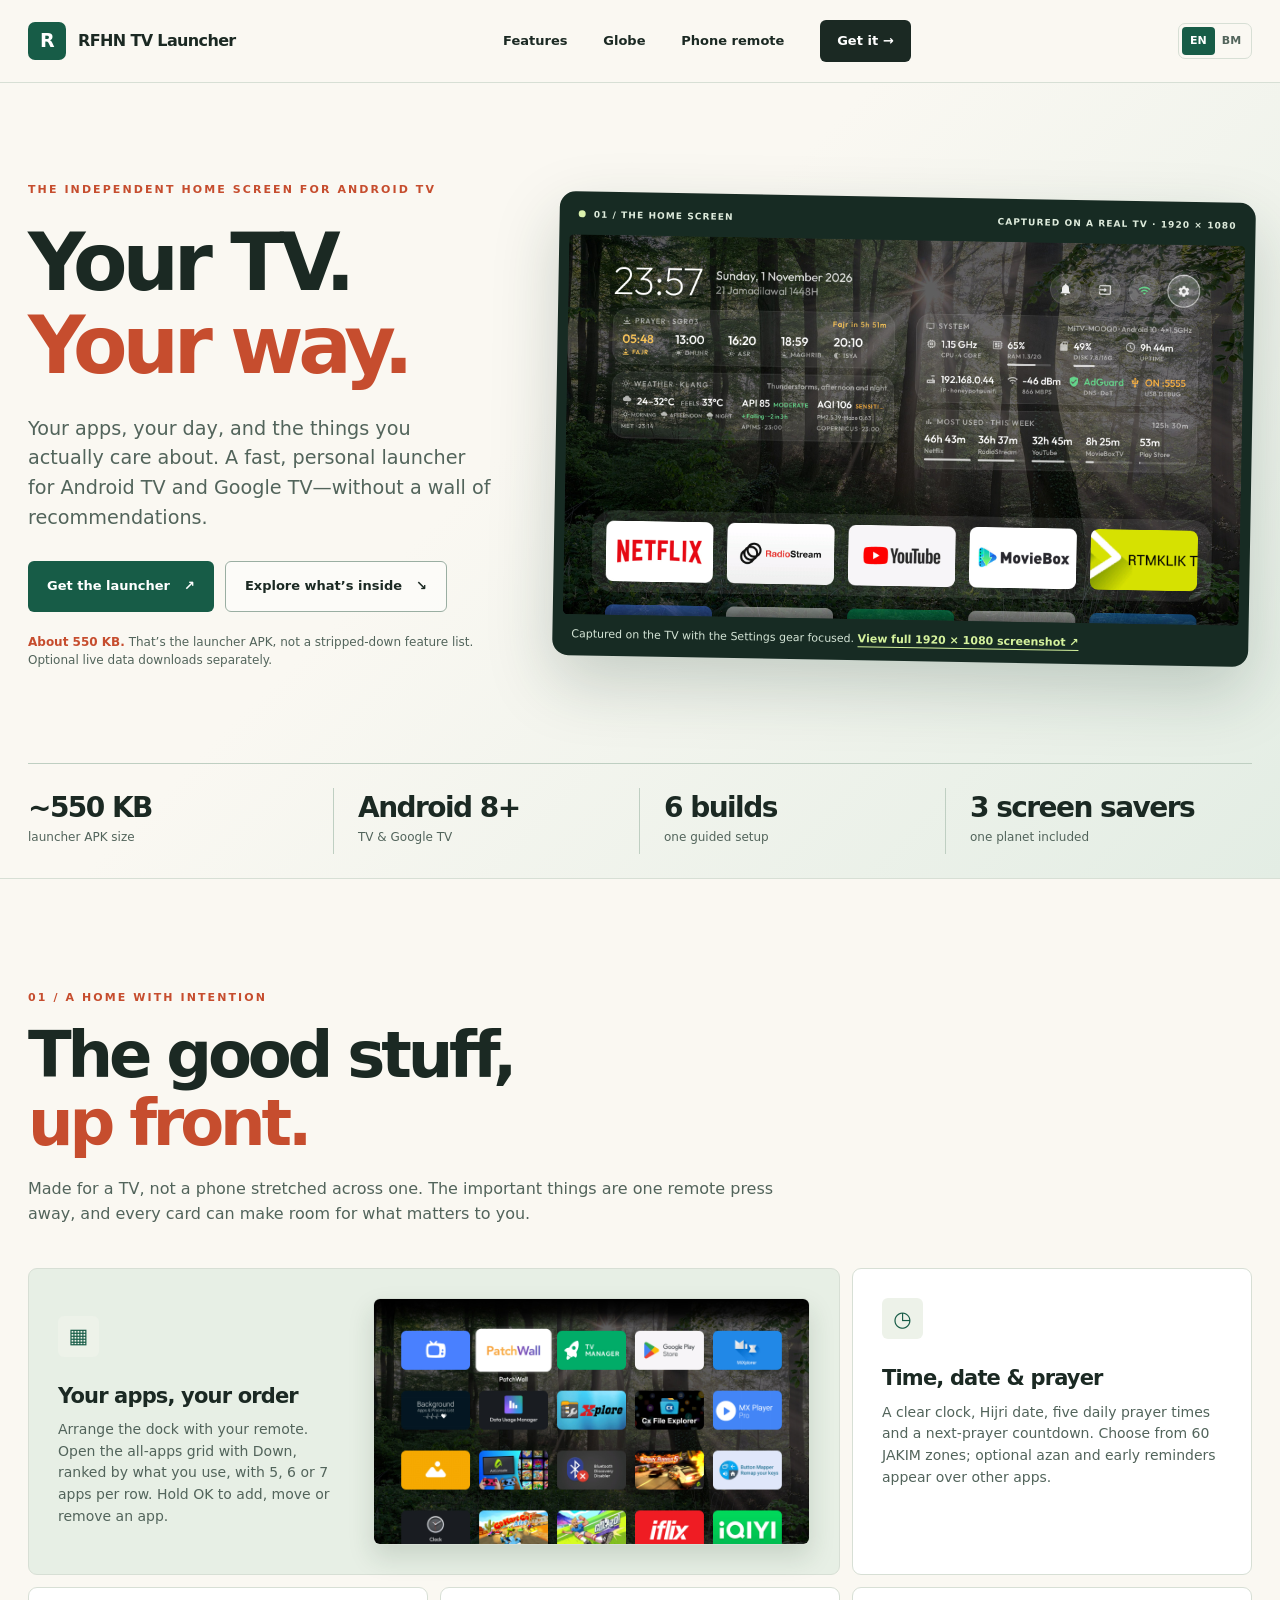
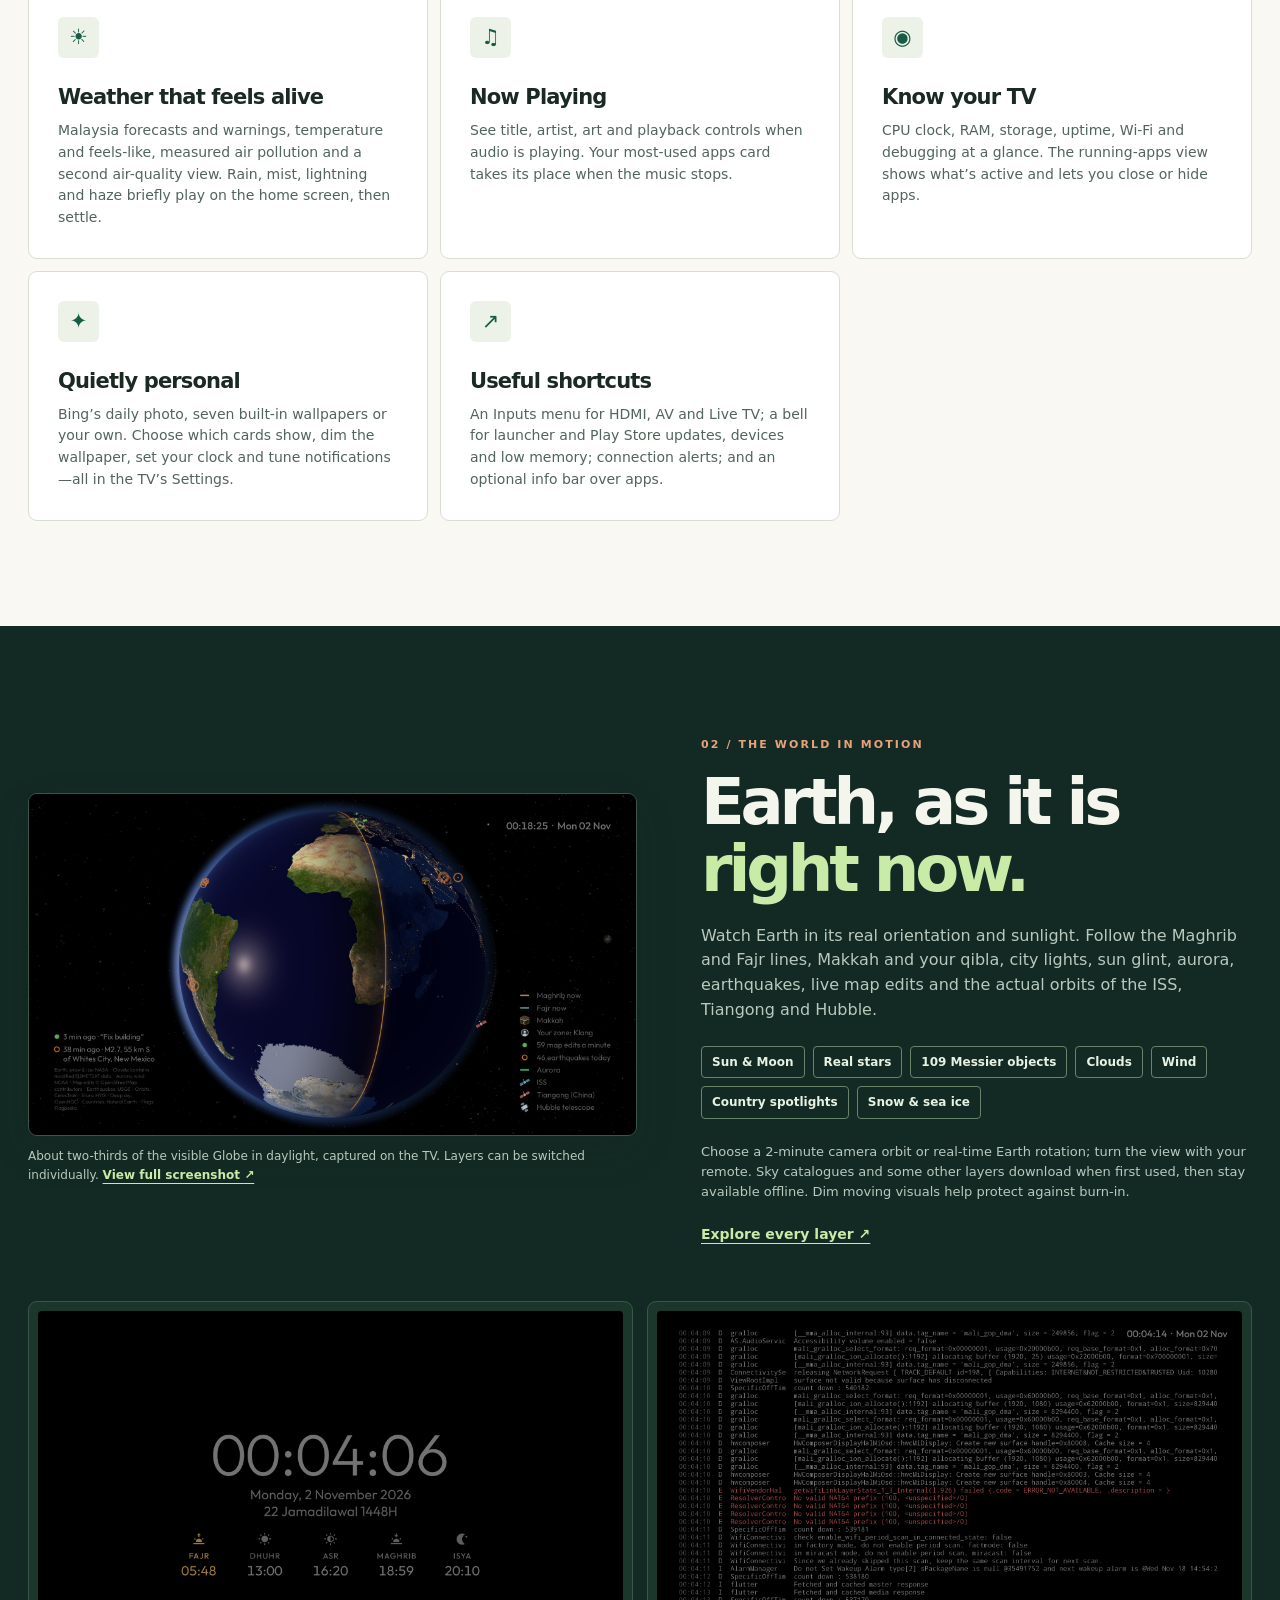
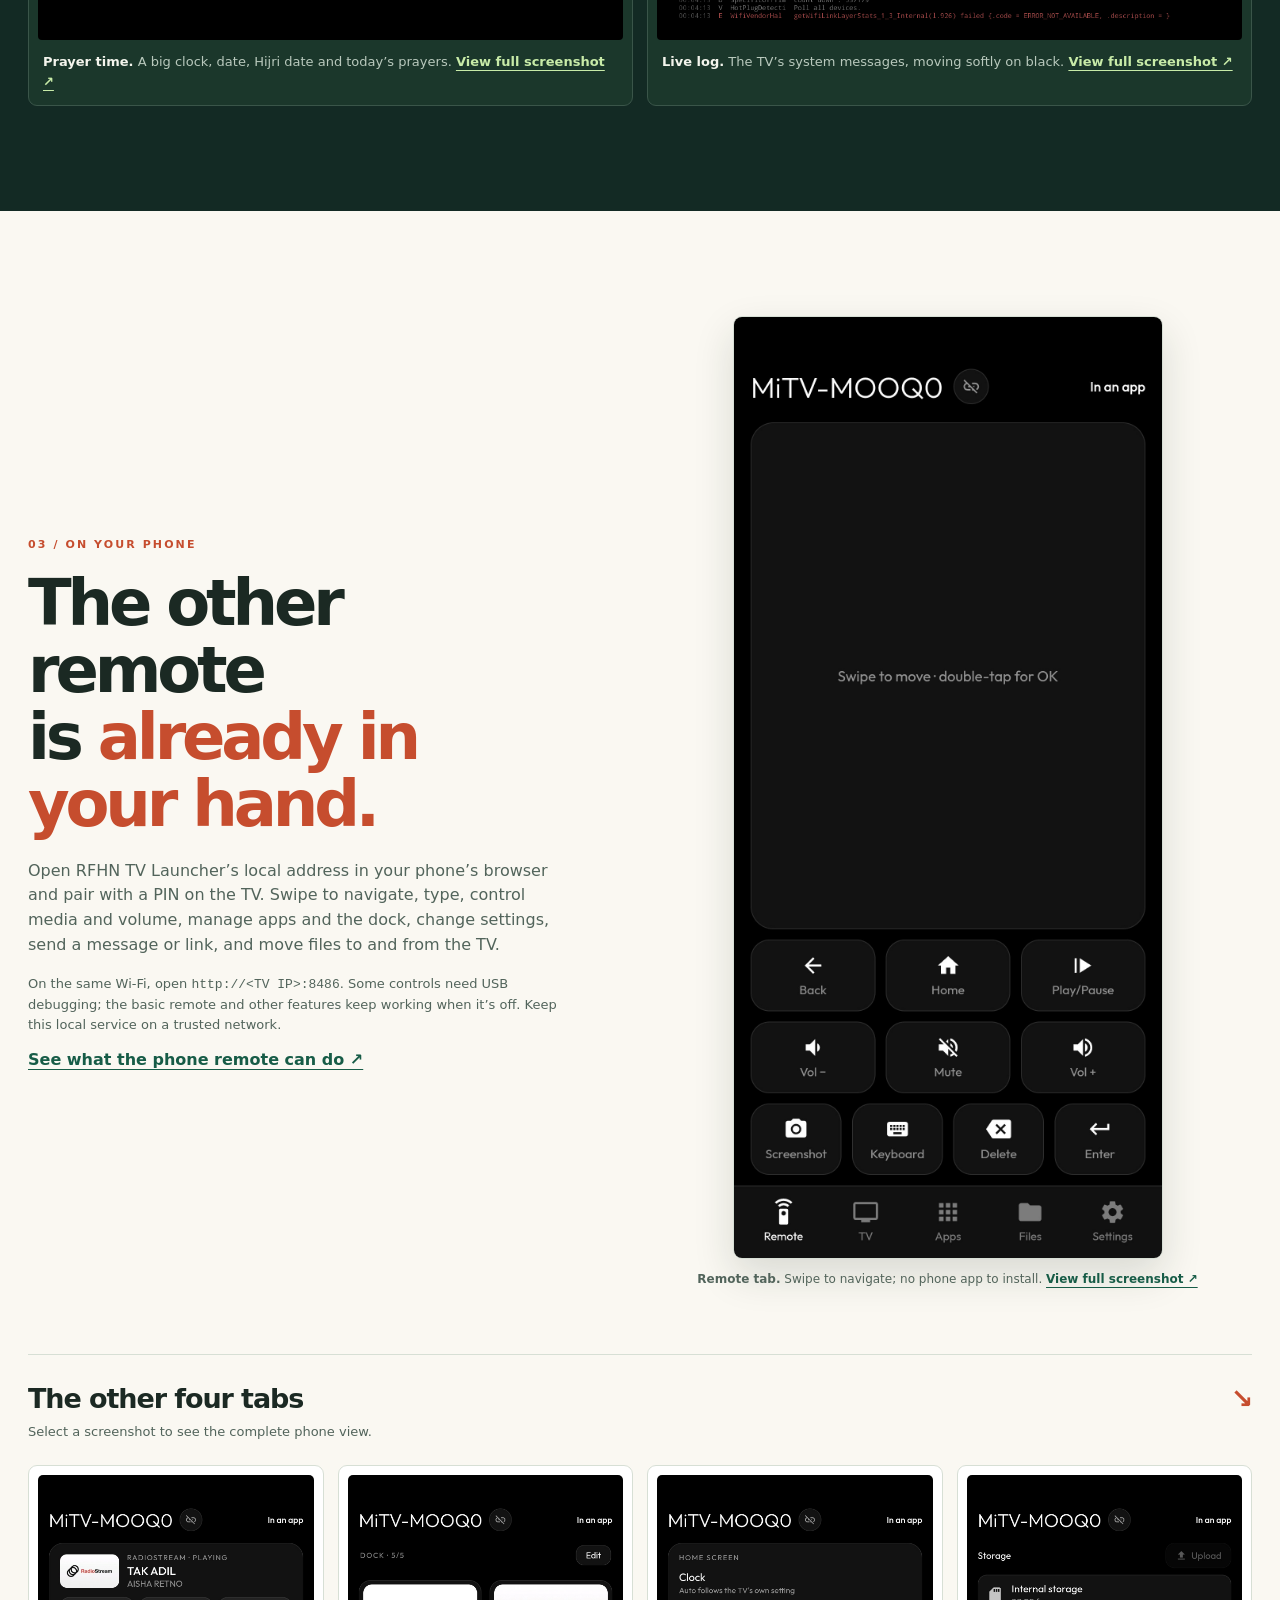
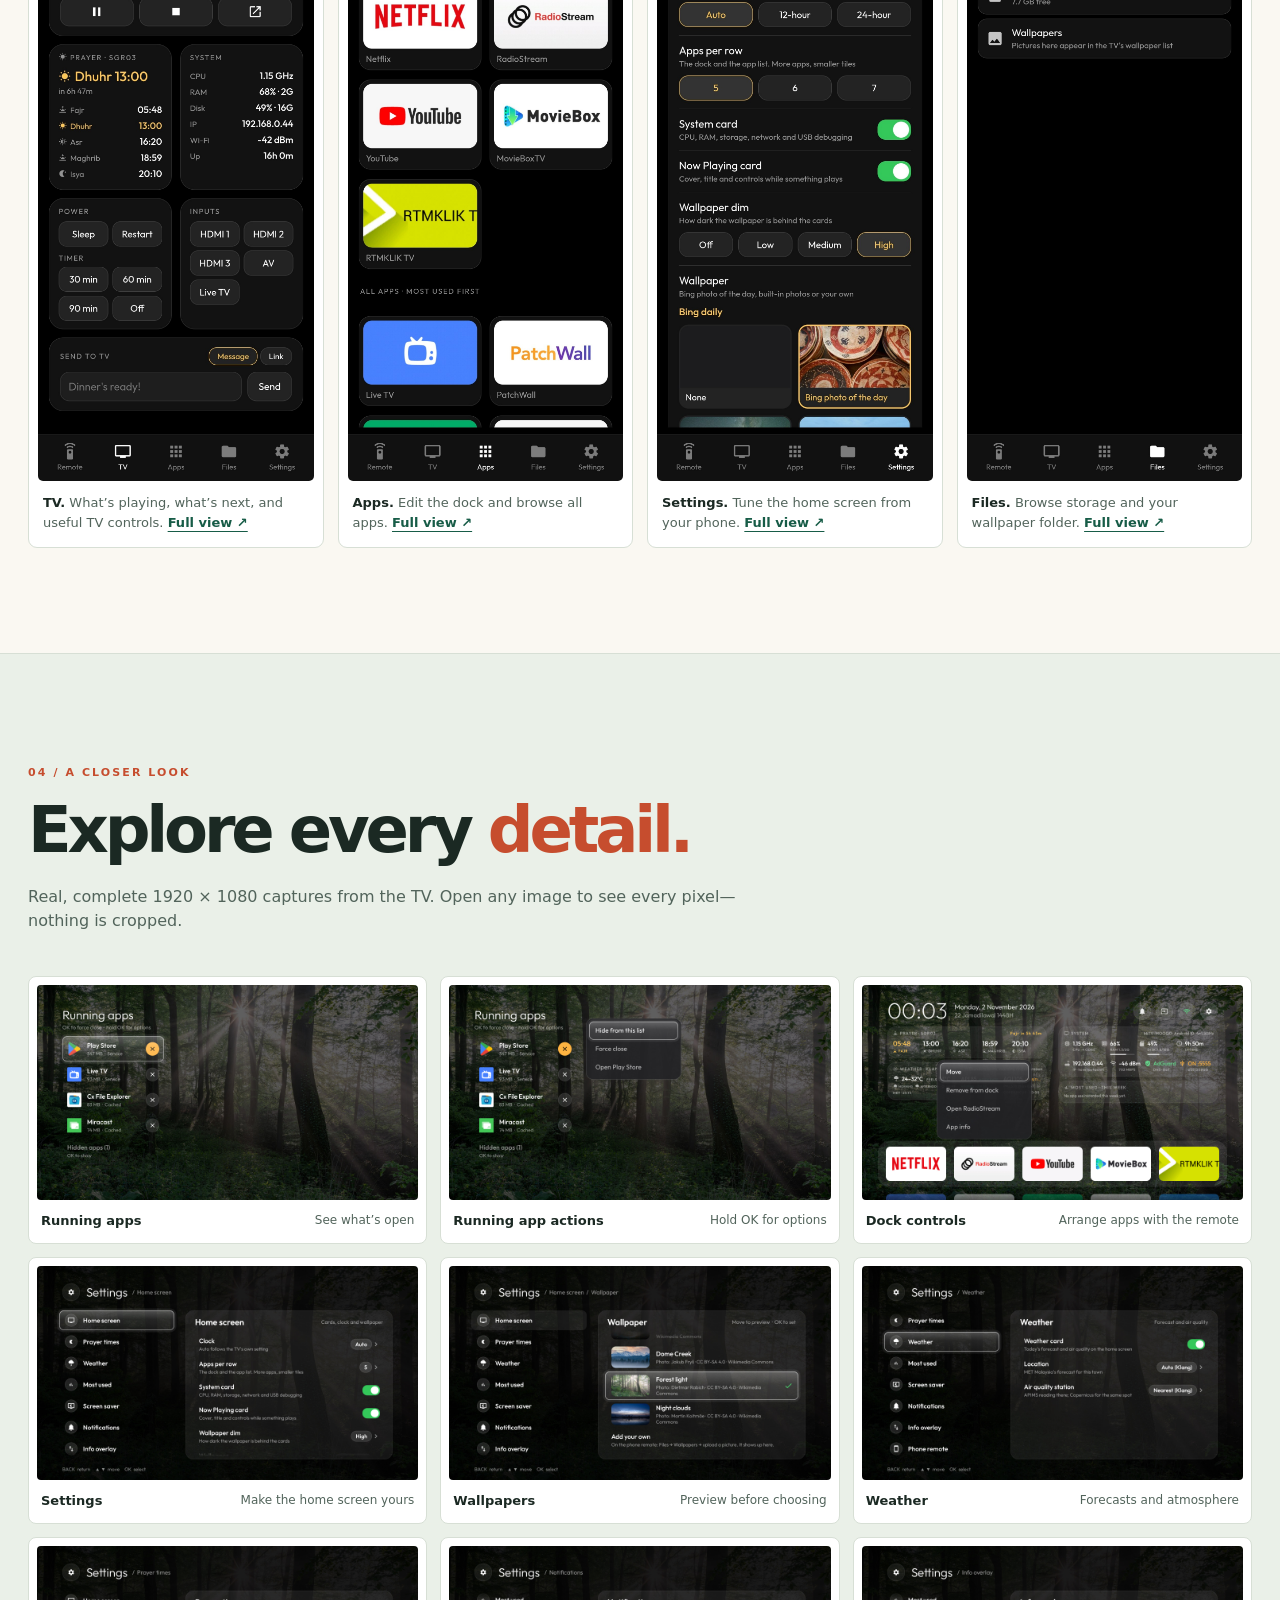
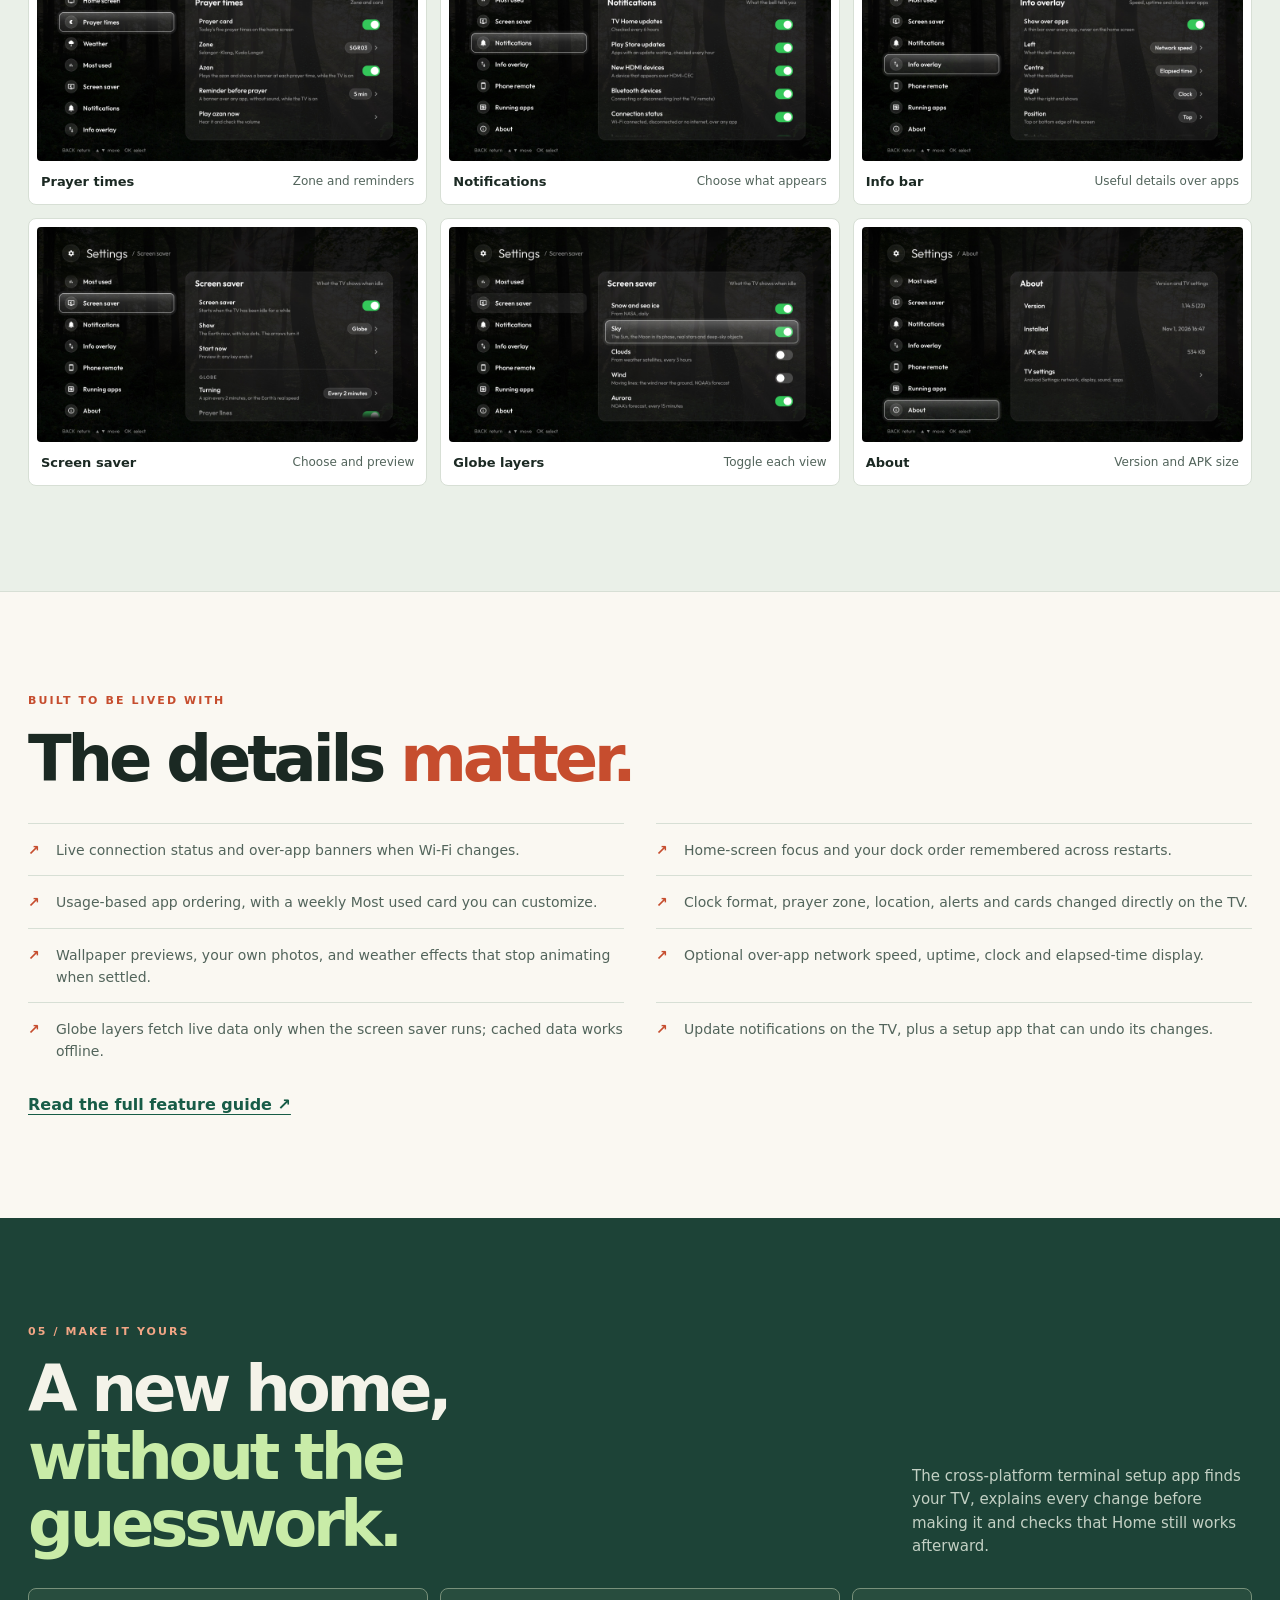
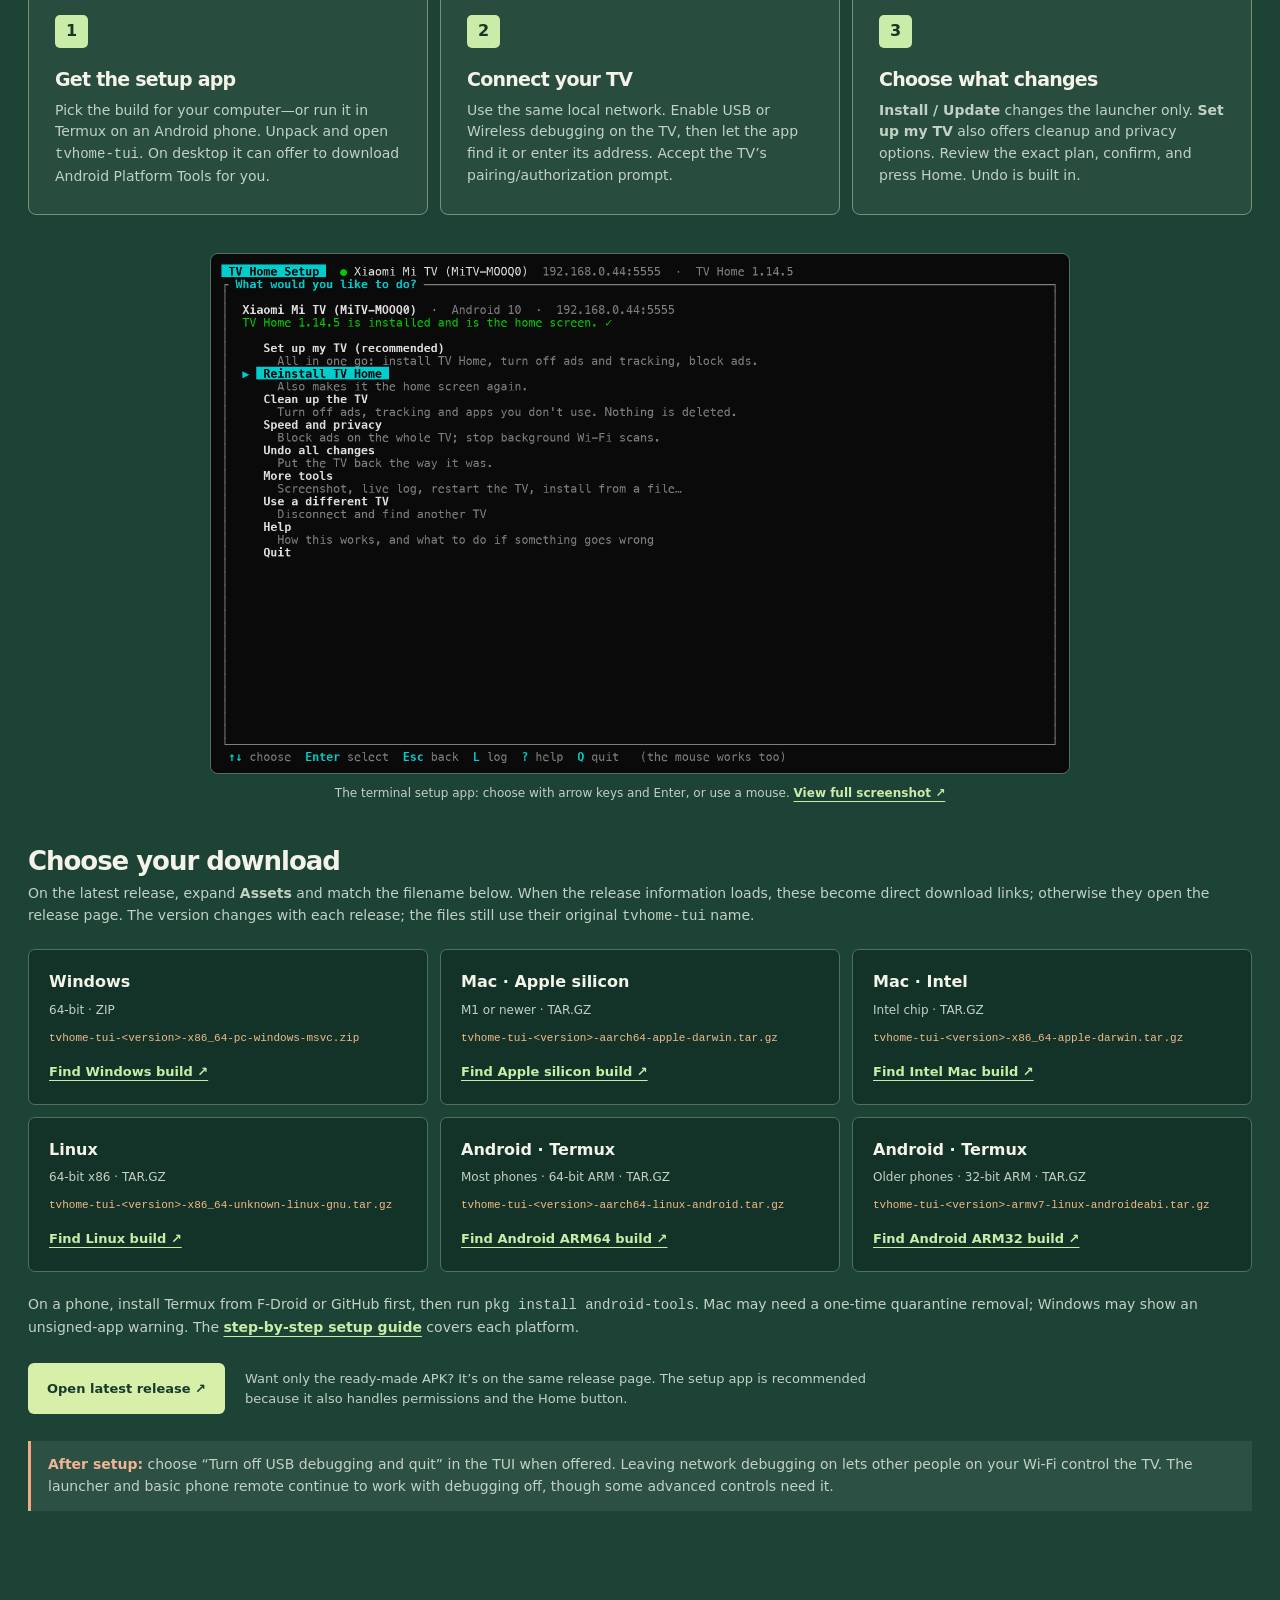
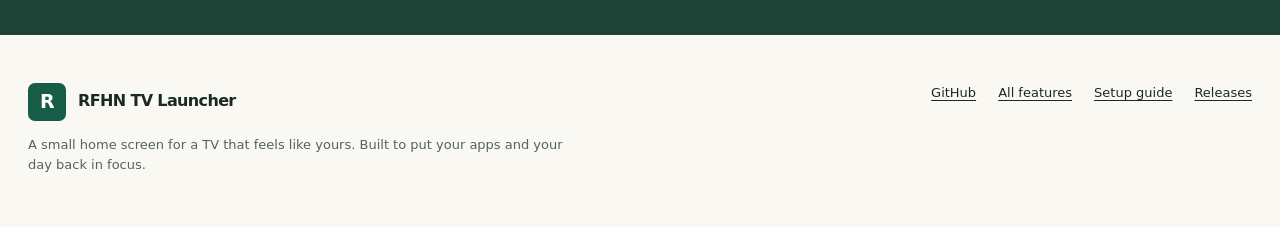
==== docs/index.html @ cdf2e6ad "Refactor repository references from MiTV-Debloat to RFHN-TV-Launcher - Updated README.md to reflect " ====
<!doctype html>
<html lang="en">
<head>
  <meta charset="utf-8">
  <meta name="viewport" content="width=device-width, initial-scale=1">
  <meta name="theme-color" content="#faf8f2">
  <meta name="description" content="RFHN TV Launcher is a tiny, customizable home screen for Android TV and Google TV, with live weather, prayer times, a phone remote, and a real-time Globe screen saver. Install with the cross-platform setup app.">
  <title>RFHN TV Launcher — Make the TV yours</title>
  <link rel="alternate" hreflang="en" href="index.html">
  <link rel="alternate" hreflang="ms" href="ms.html">
  <link rel="stylesheet" href="site.css">
</head>
<body>
  <a class="skip" href="#main">Skip to content</a>
  <header class="site-header" id="top">
    <nav class="nav wrap" aria-label="Main navigation">
      <a class="brand" href="#top" aria-label="RFHN TV Launcher, back to top"><span class="brand-mark" aria-hidden="true">R</span><span>RFHN TV Launcher</span></a>
      <div class="nav-links">
        <a href="#features">Features</a>
        <a href="#globe">Globe</a>
        <a href="#remote">Phone remote</a>
        <a class="nav-download" href="#install">Get it →</a>
      </div>
      <div class="language-switch" aria-label="Language"><a href="index.html" lang="en" aria-current="page">EN</a><a href="ms.html" lang="ms">BM</a></div>
    </nav>
  </header>

  <main id="main">
    <div class="hero-shell">
    <div class="hero wrap">
      <div class="hero-copy">
        <span class="eyebrow">The independent home screen for Android TV</span>
        <h1>Your TV.<br><em>Your way.</em></h1>
        <p class="lead">Your apps, your day, and the things you actually care about. A fast, personal launcher for Android TV and Google TV—without a wall of recommendations.</p>
        <div class="actions">
          <a class="button primary" href="#install">Get the launcher <span aria-hidden="true">↗</span></a>
          <a class="button secondary" href="#features">Explore what’s inside <span aria-hidden="true">↘</span></a>
        </div>
        <p class="hero-note"><strong>About 550 KB.</strong> That’s the launcher APK, not a stripped-down feature list. Optional live data downloads separately.</p>
      </div>
      <figure class="hero-visual screen">
        <div class="screen-top"><span>01 / The home screen</span><span>Captured on a real TV · 1920 × 1080</span></div>
        <a class="image-link" href="home.jpg" target="_blank" rel="noopener" aria-label="Open the complete home screen screenshot"><img src="home.jpg" width="1920" height="1080" alt="RFHN TV Launcher on a TV with Forest light wallpaper, clock, prayer times, weather and air quality, system status, most-used apps and the Settings gear focused" fetchpriority="high"></a>
        <figcaption>Captured on the TV with the Settings gear focused. <a class="text-link" href="home.jpg" target="_blank" rel="noopener">View full 1920 × 1080 screenshot ↗</a></figcaption>
      </figure>
    </div>

    <div class="proof wrap" aria-label="At a glance">
      <div class="proof-item"><strong>~550 KB</strong><span>launcher APK size</span></div>
      <div class="proof-item"><strong>Android 8+</strong><span>TV &amp; Google TV</span></div>
      <div class="proof-item"><strong>6 builds</strong><span>one guided setup</span></div>
      <div class="proof-item"><strong>3 screen savers</strong><span>one planet included</span></div>
    </div>
    </div>

    <section class="section wrap" id="features" aria-labelledby="features-title">
      <div class="section-intro">
        <span class="eyebrow">01 / A home with intention</span>
        <h2 id="features-title">The good stuff,<br><em>up front.</em></h2>
        <p>Made for a TV, not a phone stretched across one. The important things are one remote press away, and every card can make room for what matters to you.</p>
      </div>
      <div class="feature-grid">
        <article class="feature span-two">
          <div><div class="icon" aria-hidden="true">▦</div><h3>Your apps, your order</h3><p>Arrange the dock with your remote. Open the all-apps grid with Down, ranked by what you use, with 5, 6 or 7 apps per row. Hold OK to add, move or remove an app.</p></div>
          <a class="image-link" href="app-grid.jpg" target="_blank" rel="noopener" aria-label="Open the complete all apps screenshot"><img src="app-grid.jpg" width="1920" height="1080" loading="lazy" alt="All apps grid with large, easily focused TV app tiles"></a>
        </article>
        <article class="feature"><div class="icon" aria-hidden="true">◷</div><h3>Time, date &amp; prayer</h3><p>A clear clock, Hijri date, five daily prayer times and a next-prayer countdown. Choose from 60 JAKIM zones; optional azan and early reminders appear over other apps.</p></article>
        <article class="feature"><div class="icon" aria-hidden="true">☀</div><h3>Weather that feels alive</h3><p>Malaysia forecasts and warnings, temperature and feels-like, measured air pollution and a second air-quality view. Rain, mist, lightning and haze briefly play on the home screen, then settle.</p></article>
        <article class="feature"><div class="icon" aria-hidden="true">♫</div><h3>Now Playing</h3><p>See title, artist, art and playback controls when audio is playing. Your most-used apps card takes its place when the music stops.</p></article>
        <article class="feature"><div class="icon" aria-hidden="true">◉</div><h3>Know your TV</h3><p>CPU clock, RAM, storage, uptime, Wi-Fi and debugging at a glance. The running-apps view shows what’s active and lets you close or hide apps.</p></article>
        <article class="feature"><div class="icon" aria-hidden="true">✦</div><h3>Quietly personal</h3><p>Bing’s daily photo, seven built-in wallpapers or your own. Choose which cards show, dim the wallpaper, set your clock and tune notifications—all in the TV’s Settings.</p></article>
        <article class="feature"><div class="icon" aria-hidden="true">↗</div><h3>Useful shortcuts</h3><p>An Inputs menu for HDMI, AV and Live TV; a bell for launcher and Play Store updates, devices and low memory; connection alerts; and an optional info bar over apps.</p></article>
      </div>
    </section>

    <section class="section globe-band" id="globe" aria-labelledby="globe-title"><div class="wrap">
      <div class="showcase">
        <figure class="media">
          <a class="image-link" href="screensaver-globe.jpg" target="_blank" rel="noopener" aria-label="Open the complete Globe screen saver screenshot"><img src="screensaver-globe.jpg" width="1920" height="1080" loading="lazy" alt="Real-time Earth Globe with about two-thirds in daylight across South America, the Atlantic and western Africa, and night over eastern Africa and Arabia"></a>
          <figcaption>About two-thirds of the visible Globe in daylight, captured on the TV. Layers can be switched individually. <a class="text-link" href="screensaver-globe.jpg" target="_blank" rel="noopener">View full screenshot ↗</a></figcaption>
        </figure>
        <div>
          <span class="eyebrow">02 / The world in motion</span>
          <h2 id="globe-title">Earth, as it is<br><em>right now.</em></h2>
          <p class="section-copy">Watch Earth in its real orientation and sunlight. Follow the Maghrib and Fajr lines, Makkah and your qibla, city lights, sun glint, aurora, earthquakes, live map edits and the actual orbits of the ISS, Tiangong and Hubble.</p>
          <ul class="pill-list" aria-label="Optional Globe layers"><li>Sun &amp; Moon</li><li>Real stars</li><li>109 Messier objects</li><li>Clouds</li><li>Wind</li><li>Country spotlights</li><li>Snow &amp; sea ice</li></ul>
          <p class="muted-note">Choose a 2-minute camera orbit or real-time Earth rotation; turn the view with your remote. Sky catalogues and some other layers download when first used, then stay available offline. Dim moving visuals help protect against burn-in.</p>
          <div class="inline-links"><a class="text-link" href="https://github.com/nullifye/RFHN-TV-Launcher/blob/master/docs/features.md#globe">Explore every layer ↗</a></div>
        </div>
      </div>
      <div class="mini-gallery">
        <figure><a class="image-link" href="screensaver-prayer.jpg" target="_blank" rel="noopener" aria-label="Open the complete Prayer time screen saver screenshot"><img src="screensaver-prayer.jpg" width="1920" height="1080" loading="lazy" alt="Prayer time screen saver with date, Hijri date, clock and prayer times"></a><figcaption><strong>Prayer time.</strong> A big clock, date, Hijri date and today’s prayers. <a class="text-link" href="screensaver-prayer.jpg" target="_blank" rel="noopener">View full screenshot ↗</a></figcaption></figure>
        <figure><a class="image-link" href="screensaver-log.jpg" target="_blank" rel="noopener" aria-label="Open the complete Live log screen saver screenshot"><img src="screensaver-log.jpg" width="1920" height="1080" loading="lazy" alt="Live log screen saver with system messages on a black background"></a><figcaption><strong>Live log.</strong> The TV’s system messages, moving softly on black. <a class="text-link" href="screensaver-log.jpg" target="_blank" rel="noopener">View full screenshot ↗</a></figcaption></figure>
      </div>
    </div></section>

    <section class="section wrap" id="remote" aria-labelledby="remote-title">
      <div class="showcase reverse">
        <div>
          <span class="eyebrow">03 / On your phone</span>
          <h2 id="remote-title">The other remote<br>is <em>already in your hand.</em></h2>
          <p class="section-copy">Open RFHN TV Launcher’s local address in your phone’s browser and pair with a PIN on the TV. Swipe to navigate, type, control media and volume, manage apps and the dock, change settings, send a message or link, and move files to and from the TV.</p>
          <p class="muted-note">On the same Wi-Fi, open <code>http://&lt;TV IP&gt;:8486</code>. Some controls need USB debugging; the basic remote and other features keep working when it’s off. Keep this local service on a trusted network.</p>
          <a class="text-link" href="https://github.com/nullifye/RFHN-TV-Launcher/blob/master/docs/features.md#phone-remote">See what the phone remote can do ↗</a>
        </div>
        <figure class="media">
          <a class="image-link" href="remote-home.jpg" target="_blank" rel="noopener" aria-label="Open the complete phone remote screenshot"><img src="remote-home.jpg" width="1080" height="2376" loading="lazy" alt="Remote tab with a swipe pad, Back, Home, playback, volume, keyboard and screenshot controls" style="width:min(100%, 430px); margin-inline:auto"></a>
          <figcaption style="text-align:center"><strong>Remote tab.</strong> Swipe to navigate; no phone app to install. <a class="text-link" href="remote-home.jpg" target="_blank" rel="noopener">View full screenshot ↗</a></figcaption>
        </figure>
      </div>
      <h3 class="gallery-heading">The other four tabs <span>↘</span></h3>
      <p class="muted-note">Select a screenshot to see the complete phone view.</p>
      <div class="remote-gallery">
        <figure><a class="image-link" href="remote-tv.jpg" target="_blank" rel="noopener" aria-label="Open the complete TV tab screenshot"><img src="remote-tv.jpg" width="1080" height="2376" loading="lazy" alt="TV tab with Now Playing, prayer times, system details, power and input controls, and Send to TV"></a><figcaption><strong>TV.</strong> What’s playing, what’s next, and useful TV controls. <a class="text-link" href="remote-tv.jpg" target="_blank" rel="noopener">Full view ↗</a></figcaption></figure>
        <figure><a class="image-link" href="remote-apps.jpg" target="_blank" rel="noopener" aria-label="Open the complete Apps tab screenshot"><img src="remote-apps.jpg" width="1080" height="2376" loading="lazy" alt="Apps tab with dock editing and a most-used-first app list"></a><figcaption><strong>Apps.</strong> Edit the dock and browse all apps. <a class="text-link" href="remote-apps.jpg" target="_blank" rel="noopener">Full view ↗</a></figcaption></figure>
        <figure><a class="image-link" href="remote-settings.jpg" target="_blank" rel="noopener" aria-label="Open the complete Settings tab screenshot"><img src="remote-settings.jpg" width="1080" height="2376" loading="lazy" alt="Settings tab with clock format, apps per row, card toggles, wallpaper dimming and wallpaper choices"></a><figcaption><strong>Settings.</strong> Tune the home screen from your phone. <a class="text-link" href="remote-settings.jpg" target="_blank" rel="noopener">Full view ↗</a></figcaption></figure>
        <figure><a class="image-link" href="remote-files.jpg" target="_blank" rel="noopener" aria-label="Open the complete Files tab screenshot"><img src="remote-files.jpg" width="1080" height="2376" loading="lazy" alt="Files tab with internal storage and a Wallpapers folder"></a><figcaption><strong>Files.</strong> Browse storage and your wallpaper folder. <a class="text-link" href="remote-files.jpg" target="_blank" rel="noopener">Full view ↗</a></figcaption></figure>
      </div>
    </section>

    <section class="section screens-band" id="screens" aria-labelledby="captures-title"><div class="wrap">
      <div class="section-intro"><span class="eyebrow">04 / A closer look</span><h2 id="captures-title">Explore every <em>detail.</em></h2><p>Real, complete 1920 × 1080 captures from the TV. Open any image to see every pixel—nothing is cropped.</p></div>
      <div class="capture-gallery">
        <figure><a class="image-link" href="running-apps.jpg" target="_blank" rel="noopener"><img src="running-apps.jpg" width="1920" height="1080" loading="lazy" alt="Running apps view with TV app tiles"></a><figcaption><strong>Running apps</strong><span>See what’s open</span></figcaption></figure>
        <figure><a class="image-link" href="running-apps-hide.jpg" target="_blank" rel="noopener"><img src="running-apps-hide.jpg" width="1920" height="1080" loading="lazy" alt="Hold OK menu for a running app, with hide, close and open actions"></a><figcaption><strong>Running app actions</strong><span>Hold OK for options</span></figcaption></figure>
        <figure><a class="image-link" href="dock-reorder.jpg" target="_blank" rel="noopener"><img src="dock-reorder.jpg" width="1920" height="1080" loading="lazy" alt="Hold OK menu for a dock app, including move and remove from dock"></a><figcaption><strong>Dock controls</strong><span>Arrange apps with the remote</span></figcaption></figure>
        <figure><a class="image-link" href="settings.jpg" target="_blank" rel="noopener"><img src="settings.jpg" width="1920" height="1080" loading="lazy" alt="Launcher Settings with categories for home, prayer, weather and more"></a><figcaption><strong>Settings</strong><span>Make the home screen yours</span></figcaption></figure>
        <figure><a class="image-link" href="wallpapers.jpg" target="_blank" rel="noopener"><img src="wallpapers.jpg" width="1920" height="1080" loading="lazy" alt="Wallpaper picker showing built-in backgrounds and previews"></a><figcaption><strong>Wallpapers</strong><span>Preview before choosing</span></figcaption></figure>
        <figure><a class="image-link" href="settings-weather.jpg" target="_blank" rel="noopener"><img src="settings-weather.jpg" width="1920" height="1080" loading="lazy" alt="Weather settings including forecasts, air quality and weather effects"></a><figcaption><strong>Weather</strong><span>Forecasts and atmosphere</span></figcaption></figure>
        <figure><a class="image-link" href="settings-prayer.jpg" target="_blank" rel="noopener"><img src="settings-prayer.jpg" width="1920" height="1080" loading="lazy" alt="Prayer time settings with zone, reminders and azan choices"></a><figcaption><strong>Prayer times</strong><span>Zone and reminders</span></figcaption></figure>
        <figure><a class="image-link" href="settings-notifications.jpg" target="_blank" rel="noopener"><img src="settings-notifications.jpg" width="1920" height="1080" loading="lazy" alt="Notification settings for launcher updates and TV alerts"></a><figcaption><strong>Notifications</strong><span>Choose what appears</span></figcaption></figure>
        <figure><a class="image-link" href="settings-overlay.jpg" target="_blank" rel="noopener"><img src="settings-overlay.jpg" width="1920" height="1080" loading="lazy" alt="Optional info bar settings for an overlay over other apps"></a><figcaption><strong>Info bar</strong><span>Useful details over apps</span></figcaption></figure>
        <figure><a class="image-link" href="settings-screensaver.jpg" target="_blank" rel="noopener"><img src="settings-screensaver.jpg" width="1920" height="1080" loading="lazy" alt="Screen saver settings with selection, start now and Globe layers"></a><figcaption><strong>Screen saver</strong><span>Choose and preview</span></figcaption></figure>
        <figure><a class="image-link" href="settings-globe-layers.jpg" target="_blank" rel="noopener"><img src="settings-globe-layers.jpg" width="1920" height="1080" loading="lazy" alt="Globe screen saver layer switches in Settings"></a><figcaption><strong>Globe layers</strong><span>Toggle each view</span></figcaption></figure>
        <figure><a class="image-link" href="settings-about.jpg" target="_blank" rel="noopener"><img src="settings-about.jpg" width="1920" height="1080" loading="lazy" alt="About page showing launcher version and APK size"></a><figcaption><strong>About</strong><span>Version and APK size</span></figcaption></figure>
      </div>
    </div></section>

    <section class="small-section wrap" aria-labelledby="more-title">
      <span class="eyebrow">Built to be lived with</span>
      <h2 id="more-title">The details <em>matter.</em></h2>
      <ul class="check-grid">
        <li>Live connection status and over-app banners when Wi-Fi changes.</li>
        <li>Home-screen focus and your dock order remembered across restarts.</li>
        <li>Usage-based app ordering, with a weekly Most used card you can customize.</li>
        <li>Clock format, prayer zone, location, alerts and cards changed directly on the TV.</li>
        <li>Wallpaper previews, your own photos, and weather effects that stop animating when settled.</li>
        <li>Optional over-app network speed, uptime, clock and elapsed-time display.</li>
        <li>Globe layers fetch live data only when the screen saver runs; cached data works offline.</li>
        <li>Update notifications on the TV, plus a setup app that can undo its changes.</li>
      </ul>
      <p style="margin-top:30px"><a class="text-link" href="https://github.com/nullifye/RFHN-TV-Launcher/blob/master/docs/features.md">Read the full feature guide ↗</a></p>
    </section>

    <section class="install-band" id="install" aria-labelledby="install-title">
      <div class="install-inner wrap">
        <span class="eyebrow">05 / Make it yours</span>
        <div class="install-head"><h2 id="install-title">A new home,<br><em>without the guesswork.</em></h2><p>The cross-platform terminal setup app finds your TV, explains every change before making it and checks that Home still works afterward.</p></div>
        <div class="steps">
          <article class="step"><span class="step-number">1</span><h3>Get the setup app</h3><p>Pick the build for your computer—or run it in Termux on an Android phone. Unpack and open <code>tvhome-tui</code>. On desktop it can offer to download Android Platform Tools for you.</p></article>
          <article class="step"><span class="step-number">2</span><h3>Connect your TV</h3><p>Use the same local network. Enable USB or Wireless debugging on the TV, then let the app find it or enter its address. Accept the TV’s pairing/authorization prompt.</p></article>
          <article class="step"><span class="step-number">3</span><h3>Choose what changes</h3><p><strong>Install / Update</strong> changes the launcher only. <strong>Set up my TV</strong> also offers cleanup and privacy options. Review the exact plan, confirm, and press Home. Undo is built in.</p></article>
        </div>
        <figure class="tui-shot"><a class="image-link" href="tui.png" target="_blank" rel="noopener" aria-label="Open the complete terminal setup app screenshot"><img src="tui.png" width="1476" height="894" loading="lazy" alt="RFHN TV Launcher 1.14.5 setup app main menu with guided installation, cleanup, undo and more tools"></a><figcaption>The terminal setup app: choose with arrow keys and Enter, or use a mouse. <a class="text-link" href="tui.png" target="_blank" rel="noopener">View full screenshot ↗</a></figcaption></figure>
        <div class="platforms" aria-labelledby="platforms-title">
          <h3 id="platforms-title">Choose your download</h3>
          <p>On the latest release, expand <strong>Assets</strong> and match the filename below. When the release information loads, these become direct download links; otherwise they open the release page. The version changes with each release; the files still use their original <code>tvhome-tui</code> name.</p>
          <div class="platform-grid">
            <div class="platform" data-asset-suffix="-x86_64-pc-windows-msvc.zip"><strong>Windows</strong><span>64-bit · ZIP</span><code>tvhome-tui-&lt;version&gt;-x86_64-pc-windows-msvc.zip</code><a href="https://github.com/nullifye/RFHN-TV-Launcher/releases/latest">Find Windows build ↗</a></div>
            <div class="platform" data-asset-suffix="-aarch64-apple-darwin.tar.gz"><strong>Mac · Apple silicon</strong><span>M1 or newer · TAR.GZ</span><code>tvhome-tui-&lt;version&gt;-aarch64-apple-darwin.tar.gz</code><a href="https://github.com/nullifye/RFHN-TV-Launcher/releases/latest">Find Apple silicon build ↗</a></div>
            <div class="platform" data-asset-suffix="-x86_64-apple-darwin.tar.gz"><strong>Mac · Intel</strong><span>Intel chip · TAR.GZ</span><code>tvhome-tui-&lt;version&gt;-x86_64-apple-darwin.tar.gz</code><a href="https://github.com/nullifye/RFHN-TV-Launcher/releases/latest">Find Intel Mac build ↗</a></div>
            <div class="platform" data-asset-suffix="-x86_64-unknown-linux-gnu.tar.gz"><strong>Linux</strong><span>64-bit x86 · TAR.GZ</span><code>tvhome-tui-&lt;version&gt;-x86_64-unknown-linux-gnu.tar.gz</code><a href="https://github.com/nullifye/RFHN-TV-Launcher/releases/latest">Find Linux build ↗</a></div>
            <div class="platform" data-asset-suffix="-aarch64-linux-android.tar.gz"><strong>Android · Termux</strong><span>Most phones · 64-bit ARM · TAR.GZ</span><code>tvhome-tui-&lt;version&gt;-aarch64-linux-android.tar.gz</code><a href="https://github.com/nullifye/RFHN-TV-Launcher/releases/latest">Find Android ARM64 build ↗</a></div>
            <div class="platform" data-asset-suffix="-armv7-linux-androideabi.tar.gz"><strong>Android · Termux</strong><span>Older phones · 32-bit ARM · TAR.GZ</span><code>tvhome-tui-&lt;version&gt;-armv7-linux-androideabi.tar.gz</code><a href="https://github.com/nullifye/RFHN-TV-Launcher/releases/latest">Find Android ARM32 build ↗</a></div>
          </div>
          <p>On a phone, install Termux from F-Droid or GitHub first, then run <code>pkg install android-tools</code>. Mac may need a one-time quarantine removal; Windows may show an unsigned-app warning. The <a class="text-link" href="https://github.com/nullifye/RFHN-TV-Launcher/blob/master/docs/tui.md">step-by-step setup guide</a> covers each platform.</p>
          <div class="install-foot"><a class="button primary" href="https://github.com/nullifye/RFHN-TV-Launcher/releases/latest">Open latest release ↗</a><p>Want only the ready-made APK? It’s on the same release page. The setup app is recommended because it also handles permissions and the Home button.</p></div>
          <p class="security"><strong>After setup:</strong> choose “Turn off USB debugging and quit” in the TUI when offered. Leaving network debugging on lets other people on your Wi-Fi control the TV. The launcher and basic phone remote continue to work with debugging off, though some advanced controls need it.</p>
        </div>
      </div>
    </section>
  </main>

  <footer><div class="footer-inner wrap"><div><a class="brand" href="#top"><span class="brand-mark" aria-hidden="true">R</span><span>RFHN TV Launcher</span></a><p>A small home screen for a TV that feels like yours. Built to put your apps and your day back in focus.</p></div><nav aria-label="More links"><a href="https://github.com/nullifye/RFHN-TV-Launcher">GitHub</a><a href="https://github.com/nullifye/RFHN-TV-Launcher/blob/master/docs/features.md">All features</a><a href="https://github.com/nullifye/RFHN-TV-Launcher/blob/master/docs/tui.md">Setup guide</a><a href="https://github.com/nullifye/RFHN-TV-Launcher/releases/latest">Releases</a></nav></div></footer>
  <a class="back-to-top" href="#top" aria-label="Back to top" hidden><span aria-hidden="true">↑</span></a>
  <script>
    const backToTop = document.querySelector('.back-to-top');
    const updateBackToTop = () => { backToTop.hidden = window.scrollY < 600; };
    window.addEventListener('scroll', updateBackToTop, { passive: true });
    updateBackToTop();

    // Progressive enhancement: the release page remains usable if the API is unavailable.
    fetch('https://api.github.com/repos/nullifye/RFHN-TV-Launcher/releases/latest', { headers: { Accept: 'application/vnd.github+json' } })
      .then(response => { if (!response.ok) throw new Error('Release unavailable'); return response.json(); })
      .then(release => {
        if (!Array.isArray(release.assets)) return;
        document.querySelectorAll('[data-asset-suffix]').forEach(platform => {
          const asset = release.assets.find(item => item.name?.startsWith('tvhome-tui-') && item.name.endsWith(platform.dataset.assetSuffix));
          if (!asset?.browser_download_url) return;
          platform.querySelector('code').textContent = asset.name;
          const link = platform.querySelector('a');
          link.href = asset.browser_download_url;
          link.textContent = link.textContent.replace('Find', 'Download');
        });
      })
      .catch(() => {});
  </script>
</body>
</html>
---- docs/site.css ----
:root {
  color-scheme: light;
  --bg: #faf8f2;
  --paper: #ffffff;
  --soft: #edf2e9;
  --line: #d7dfd5;
  --text: #1b2923;
  --muted: #52645b;
  --green: #175c47;
  --accent: #c64d2e;
  --max: 1240px;
  font-family: Inter, ui-sans-serif, system-ui, -apple-system, BlinkMacSystemFont, "Segoe UI", sans-serif;
}
* { box-sizing: border-box; }
html { scroll-behavior: smooth; }
body { margin: 0; background: var(--bg); color: var(--text); line-height: 1.55; }
a { color: inherit; }
a:hover { color: var(--accent); }
img { display: block; max-width: 100%; }
button, a { -webkit-tap-highlight-color: transparent; }
:focus-visible { outline: 3px solid var(--accent); outline-offset: 4px; }
.skip { position: absolute; left: 16px; top: -80px; z-index: 30; padding: 10px 16px; background: var(--green); color: #fff; border-radius: 6px; }
.skip:focus { top: 12px; }
.wrap { width: min(calc(100% - 56px), var(--max)); margin-inline: auto; }
.site-header { background: var(--bg); border-bottom: 1px solid var(--line); }
.nav { min-height: 82px; display: flex; align-items: center; justify-content: space-between; gap: 24px; }
.brand { display: inline-flex; align-items: center; gap: 12px; text-decoration: none; color: var(--text); font-weight: 800; letter-spacing: -.04em; white-space: nowrap; }
.brand-mark { display: grid; place-items: center; width: 38px; height: 38px; background: var(--green); color: white; border-radius: 7px; font-size: 19px; font-weight: 900; }
.nav-links { display: flex; align-items: center; gap: clamp(14px, 2.8vw, 36px); font-size: 13px; font-weight: 720; }
.nav-links a { text-decoration: none; }
.nav-links .nav-download { padding: 11px 17px; background: var(--text); color: white; border-radius: 6px; }
.nav-links .nav-download:hover { background: var(--green); color: white; }
.language-switch { display: inline-flex; flex: none; padding: 3px; border: 1px solid var(--line); border-radius: 7px; font-size: 11px; font-weight: 800; }
.language-switch a { min-width: 33px; padding: 5px 6px; border-radius: 4px; text-align: center; text-decoration: none; color: var(--muted); }
.language-switch a[aria-current="page"] { background: var(--green); color: white; }
.eyebrow { color: var(--accent); text-transform: uppercase; letter-spacing: .19em; font-size: 11px; font-weight: 850; }
h1, h2, h3, p { margin-top: 0; }
h1, h2 { line-height: 1.05; letter-spacing: -.065em; }
h1 { font-size: clamp(54px, 6.2vw, 88px); margin: 20px 0 26px; font-weight: 820; }
h2 { font-size: clamp(42px, 5vw, 68px); margin: 14px 0 20px; font-weight: 790; }
h1 em, h2 em { color: var(--accent); font-style: normal; }
h3 { font-size: 21px; line-height: 1.2; letter-spacing: -.04em; }
.hero-shell { background: linear-gradient(135deg, #faf8f2 42%, #e3ede4); border-bottom: 1px solid var(--line); }
.hero { min-height: 680px; padding-block: 72px 60px; display: grid; grid-template-columns: minmax(0, .8fr) minmax(0, 1.2fr); align-items: center; gap: clamp(38px, 5vw, 86px); }
.hero-copy { min-width: 0; }
.lead { max-width: 550px; color: var(--muted); font-size: clamp(17px, 1.5vw, 20px); }
.actions { display: flex; flex-wrap: wrap; gap: 11px; margin: 28px 0 21px; }
.button { display: inline-flex; align-items: center; justify-content: center; gap: 14px; min-height: 51px; padding: 11px 19px; border-radius: 6px; text-decoration: none; font-size: 13px; font-weight: 780; transition: transform .18s, background .18s; }
.button:hover { transform: translateY(-2px); }
.button.primary { background: var(--green); color: white; }
.button.primary:hover { background: #0d4332; color: white; }
.button.secondary { border: 1px solid #9aaea2; color: var(--text); background: #ffffff80; }
.button.secondary:hover { border-color: var(--accent); color: var(--accent); }
.hero-note { color: var(--muted); font-size: 12px; max-width: 470px; }
.hero-note strong { color: var(--accent); }
.image-link { display: block; }
.image-link img { display: block; max-width: 100%; height: auto; object-fit: contain; }
.image-link:focus-visible { outline-offset: 5px; }
.hero-visual { min-width: 0; margin: 0; }
.screen { background: #172b23; padding: 10px; border-radius: 16px; box-shadow: 0 26px 65px #18382935; transform: rotate(1deg); }
.screen-top { display: flex; justify-content: space-between; align-items: center; gap: 12px; color: #deebdc; padding: 7px 9px 12px; text-transform: uppercase; letter-spacing: .12em; font-size: 9px; font-weight: 800; }
.screen-top span:first-child::before { content: ""; display: inline-block; width: 7px; height: 7px; margin-right: 8px; background: #dbf2ad; border-radius: 50%; }
.screen img { width: 100%; border-radius: 5px; }
.screen figcaption { padding: 11px 9px 3px; color: #d4e4d6; font-size: 11px; }
.screen figcaption .text-link { color: #d5f29d; }
.proof { display: grid; grid-template-columns: repeat(4, 1fr); gap: 0; padding: 24px 0; border-top: 1px solid #bfcfc2; }
.proof-item { padding: 5px 24px; border-right: 1px solid #bfcfc2; }
.proof-item:first-child { padding-left: 0; }
.proof-item:last-child { border: 0; }
.proof strong { display: block; line-height: 1.1; font-size: clamp(20px, 2.2vw, 28px); letter-spacing: -.055em; }
.proof span { color: var(--muted); font-size: 12px; }
section[id] { scroll-margin-top: 24px; }
.section { padding: 105px 0; }
.section-intro { max-width: 760px; margin-bottom: 42px; }
.section-intro > p:last-child, .section-copy { color: var(--muted); font-size: 16px; }
.feature-grid { display: grid; grid-template-columns: repeat(3, 1fr); gap: 12px; }
.feature { padding: 29px; min-height: 240px; background: var(--paper); border: 1px solid var(--line); border-radius: 9px; }
.feature .icon { display: grid; place-items: center; width: 41px; height: 41px; margin-bottom: 27px; border-radius: 6px; background: var(--soft); color: var(--green); font-size: 21px; }
.feature h3 { margin-bottom: 10px; }
.feature p { color: var(--muted); font-size: 14px; margin-bottom: 0; }
.feature.span-two { grid-column: span 2; display: grid; grid-template-columns: .8fr 1.2fr; align-items: center; gap: 24px; background: #e7efe5; }
.feature.span-two img { width: 100%; border: 1px solid var(--line); border-radius: 7px; box-shadow: 0 12px 26px #1b3a2426; }
.showcase { display: grid; grid-template-columns: 1.05fr .95fr; gap: clamp(32px, 5vw, 72px); align-items: center; }
.showcase.reverse { grid-template-columns: .95fr 1.05fr; }
.showcase .media { min-width: 0; margin: 0; }
.media img { width: 100%; border-radius: 9px; border: 1px solid var(--line); box-shadow: 0 16px 40px #17271a24; }
.media figcaption { color: var(--muted); font-size: 12px; margin-top: 11px; }
.showcase h2 { max-width: 550px; }
.text-link { color: var(--green); font-weight: 760; text-underline-offset: 4px; }
.inline-links { display: flex; flex-wrap: wrap; gap: 12px 25px; margin-top: 22px; font-size: 14px; }
.muted-note { color: var(--muted); font-size: 13px; }
.globe-band { --text: #f4f5ed; --muted: #b9c9bd; --green: #c8eba8; --line: #3a5549; background: #132a24; color: var(--text); }
.globe-band .eyebrow { color: #e7a27b; }
.globe-band h2 em { color: var(--green); }
.pill-list { display: flex; flex-wrap: wrap; gap: 8px; padding: 0; margin: 23px 0; list-style: none; }
.pill-list li { border: 1px solid #66836c; border-radius: 4px; color: #e7f2e3; padding: 6px 10px; font-size: 12px; font-weight: 650; }
.mini-gallery { display: grid; grid-template-columns: repeat(2, minmax(0, 1fr)); gap: 14px; margin-top: 55px; }
.mini-gallery figure { margin: 0; min-width: 0; padding: 9px; border: 1px solid var(--line); border-radius: 9px; background: #1b372b; }
.mini-gallery img { width: 100%; border-radius: 4px; }
.mini-gallery figcaption { color: var(--muted); padding: 12px 5px 3px; font-size: 13px; }
.mini-gallery strong { color: var(--text); }
.gallery-heading { display: flex; justify-content: space-between; margin: 65px 0 7px; border-top: 1px solid var(--line); padding-top: 28px; font-size: 27px; }
.gallery-heading span { color: var(--accent); }
.remote-gallery { display: grid; grid-template-columns: repeat(4, minmax(0, 1fr)); gap: 14px; margin-top: 23px; }
.remote-gallery figure { margin: 0; min-width: 0; padding: 9px; background: white; border: 1px solid var(--line); border-radius: 9px; }
.remote-gallery img { width: 100%; border-radius: 5px; }
.remote-gallery figcaption { color: var(--muted); padding: 12px 5px 4px; font-size: 13px; }
.remote-gallery strong { color: var(--text); }
.screens-band { background: #eaf0e8; border-block: 1px solid var(--line); }
.capture-gallery { display: grid; grid-template-columns: repeat(3, minmax(0, 1fr)); gap: 13px; }
.capture-gallery figure { min-width: 0; margin: 0; padding: 8px; background: white; border: 1px solid var(--line); border-radius: 8px; }
.capture-gallery img { width: 100%; border-radius: 4px; }
.capture-gallery figcaption { display: flex; justify-content: space-between; gap: 10px; padding: 11px 4px 4px; color: var(--muted); font-size: 12px; }
.capture-gallery strong { color: var(--text); font-size: 13px; }
.capture-gallery figcaption span { text-align: right; }
.small-section { padding-top: 95px; }
.check-grid { display: grid; grid-template-columns: repeat(2, 1fr); gap: 14px 32px; padding: 0; list-style: none; margin: 30px 0 0; }
.check-grid li { position: relative; padding: 16px 0 0 28px; border-top: 1px solid var(--line); color: var(--muted); font-size: 14px; }
.check-grid li::before { content: "↗"; position: absolute; left: 0; color: var(--accent); font-weight: 900; }
.install-band { --text: #f4f3e9; --muted: #c3d0c4; --green: #c9eca8; --line: #52705b; margin-top: 100px; background: #1d4337; color: var(--text); }
.install-band .eyebrow { color: #f2a685; }
.install-band h2 em { color: var(--green); }
.install-inner { padding: 100px 0 110px; }
.install-head { display: flex; align-items: end; justify-content: space-between; gap: 30px; margin-bottom: 30px; }
.install-head h2 { max-width: 710px; margin-bottom: 0; }
.install-head p { max-width: 340px; margin: 0; color: var(--muted); font-size: 15px; }
.steps { display: grid; grid-template-columns: repeat(3, 1fr); gap: 12px; }
.step { padding: 26px; background: #284d3e; border: 1px solid #78907a; border-radius: 8px; }
.step-number { display: inline-grid; place-items: center; width: 33px; height: 33px; margin-bottom: 20px; border-radius: 5px; background: var(--green); color: #163629; font-weight: 900; }
.step h3 { margin-bottom: 9px; font-size: 19px; }
.step p { color: var(--muted); font-size: 14px; margin-bottom: 0; }
.tui-shot { max-width: 860px; margin: 38px auto 0; }
.tui-shot img { width: 100%; border: 1px solid var(--line); border-radius: 8px; }
.tui-shot figcaption { color: var(--muted); text-align: center; font-size: 12px; margin-top: 10px; }
.platforms { margin-top: 43px; }
.platforms h3 { font-size: 26px; margin-bottom: 6px; }
.platforms > p { color: var(--muted); font-size: 14px; }
.platform-grid { display: grid; grid-template-columns: repeat(3, 1fr); gap: 12px; margin: 22px 0; }
.platform { min-width: 0; padding: 20px; background: #143328; border: 1px solid var(--line); border-radius: 7px; }
.platform strong { display: block; font-size: 16px; margin-bottom: 6px; }
.platform span { display: block; color: var(--muted); font-size: 12px; }
.platform code { display: block; overflow-wrap: anywhere; color: #f2ba8c; font-size: 11px; margin-top: 10px; }
.platform a { display: inline-block; color: var(--green); font-size: 13px; font-weight: 760; margin-top: 15px; text-underline-offset: 4px; }
.install-foot { display: flex; align-items: center; flex-wrap: wrap; gap: 20px; margin-top: 25px; }
.install-foot .button.primary { background: #d7efa9; color: #173a2e; }
.install-foot .button.primary:hover { background: white; color: #173a2e; }
.install-foot p { max-width: 630px; margin: 0; color: var(--muted); font-size: 13px; }
.security { margin-top: 27px; padding: 13px 17px; border-left: 3px solid #f1a983; background: #ffffff12; color: #e7e8dc; font-size: 13px; }
.security strong { color: #f1b594; }
footer { padding: 48px 0 55px; }
.footer-inner { display: flex; justify-content: space-between; align-items: start; flex-wrap: wrap; gap: 30px; }
footer p { max-width: 540px; margin: 14px 0 0; color: var(--muted); font-size: 13px; }
footer nav { display: flex; flex-wrap: wrap; gap: 12px 22px; font-size: 13px; }
footer nav a { text-underline-offset: 3px; }
.back-to-top { position: fixed; right: 24px; bottom: 24px; z-index: 20; display: grid; place-items: center; width: 50px; height: 50px; border-radius: 50%; background: var(--green); color: white; box-shadow: 0 8px 30px #102c2380; font-size: 26px; line-height: 1; text-decoration: none; }
.back-to-top[hidden] { display: none; }
.back-to-top:hover { background: #0d4332; color: white; }
@media (max-width: 1000px) {
  .hero { grid-template-columns: 1fr; min-height: 0; gap: 40px; padding-block: 65px 55px; }
  .hero-copy { max-width: 750px; }
  .screen { transform: none; }
  .showcase, .showcase.reverse { grid-template-columns: 1fr; }
  .showcase.reverse .media { order: 2; }
  .showcase.reverse > div { order: 1; }
  .showcase .media { max-width: 760px; }
  .feature-grid { grid-template-columns: repeat(2, 1fr); }
  .feature.span-two { grid-column: span 2; }
  .capture-gallery, .platform-grid, .remote-gallery { grid-template-columns: repeat(2, minmax(0, 1fr)); }
}
@media (max-width: 620px) {
  .wrap { width: min(calc(100% - 32px), var(--max)); }
  .nav { padding: 15px 0; min-height: 0; align-items: center; flex-wrap: wrap; gap: 14px; }
  .nav .brand { margin-right: auto; }
  .language-switch { order: 2; }
  .nav-links { order: 3; }
  .nav-links { width: 100%; justify-content: space-between; gap: 8px; font-size: 12px; }
  .nav-links .nav-download { padding: 8px 10px; }
  .hero { padding: 55px 0 42px; gap: 29px; }
  h1 { font-size: clamp(51px, 13vw, 76px); }
  h2 { font-size: clamp(40px, 10vw, 55px); }
  .screen-top span:last-child { display: none; }
  .proof { grid-template-columns: repeat(2, 1fr); gap: 20px 0; }
  .proof-item { padding: 0 13px; }
  .proof-item:first-child, .proof-item:nth-child(3) { padding-left: 0; }
  .proof-item:nth-child(2) { border-right: 0; }
  .section { padding: 72px 0; }
  .feature-grid, .steps, .platform-grid, .check-grid, .mini-gallery, .capture-gallery { grid-template-columns: 1fr; }
  .feature { min-height: 0; }
  .feature.span-two { grid-column: span 1; grid-template-columns: 1fr; }
  .capture-gallery figcaption { flex-wrap: wrap; }
  .gallery-heading { margin-top: 50px; }
  .remote-gallery { gap: 10px; }
  .remote-gallery figure { padding: 6px; }
  .remote-gallery figcaption { font-size: 12px; }
  .small-section { padding-top: 72px; }
  .install-band { margin-top: 75px; }
  .install-inner { padding: 68px 0; }
  .install-head { display: block; }
  .install-head p { margin-top: 20px; }
  .back-to-top { right: 16px; bottom: 16px; width: 46px; height: 46px; }
}
@media (max-width: 360px) {
  .nav-links { display: grid; grid-template-columns: repeat(2, minmax(0, 1fr)); gap: 8px; }
  .nav-links a { padding: 8px 0; }
  .nav-links .nav-download { text-align: center; }
}
@media (prefers-reduced-motion: reduce) { html { scroll-behavior: auto; } .button { transition: none; } }
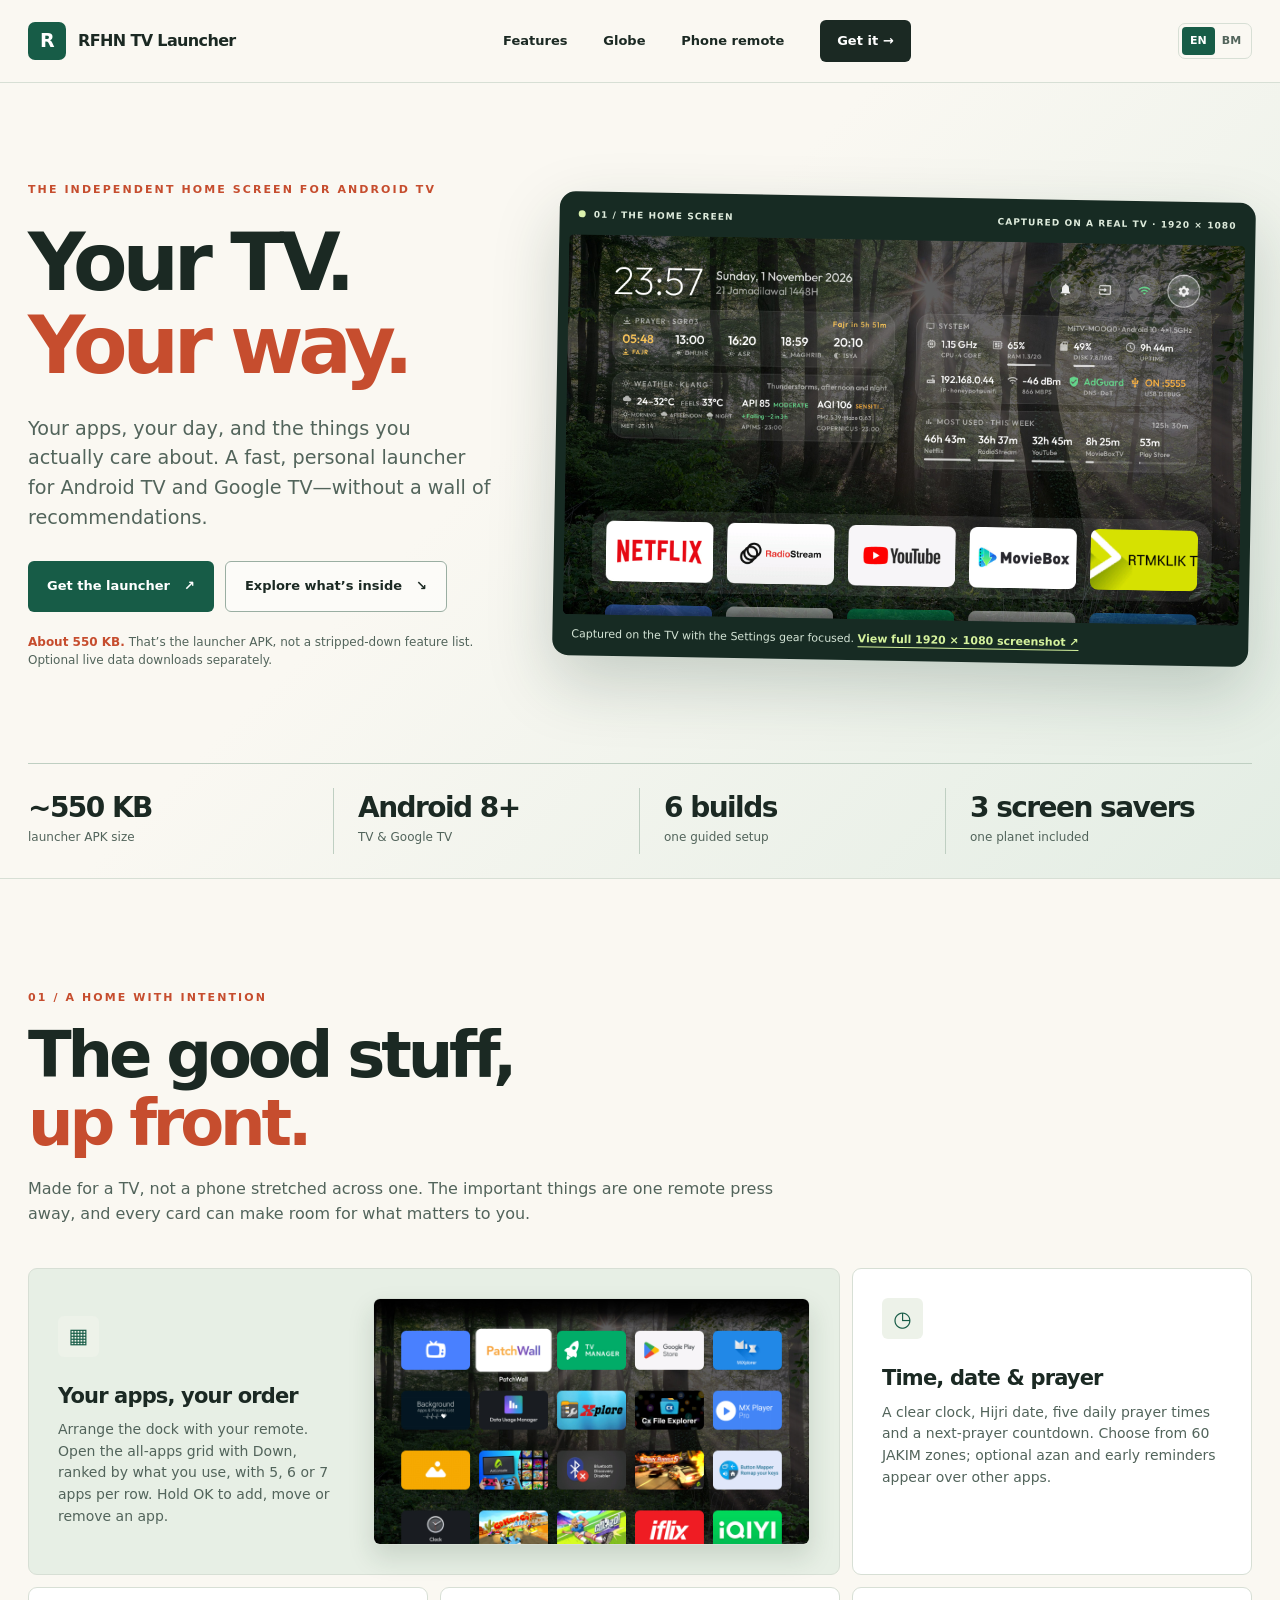
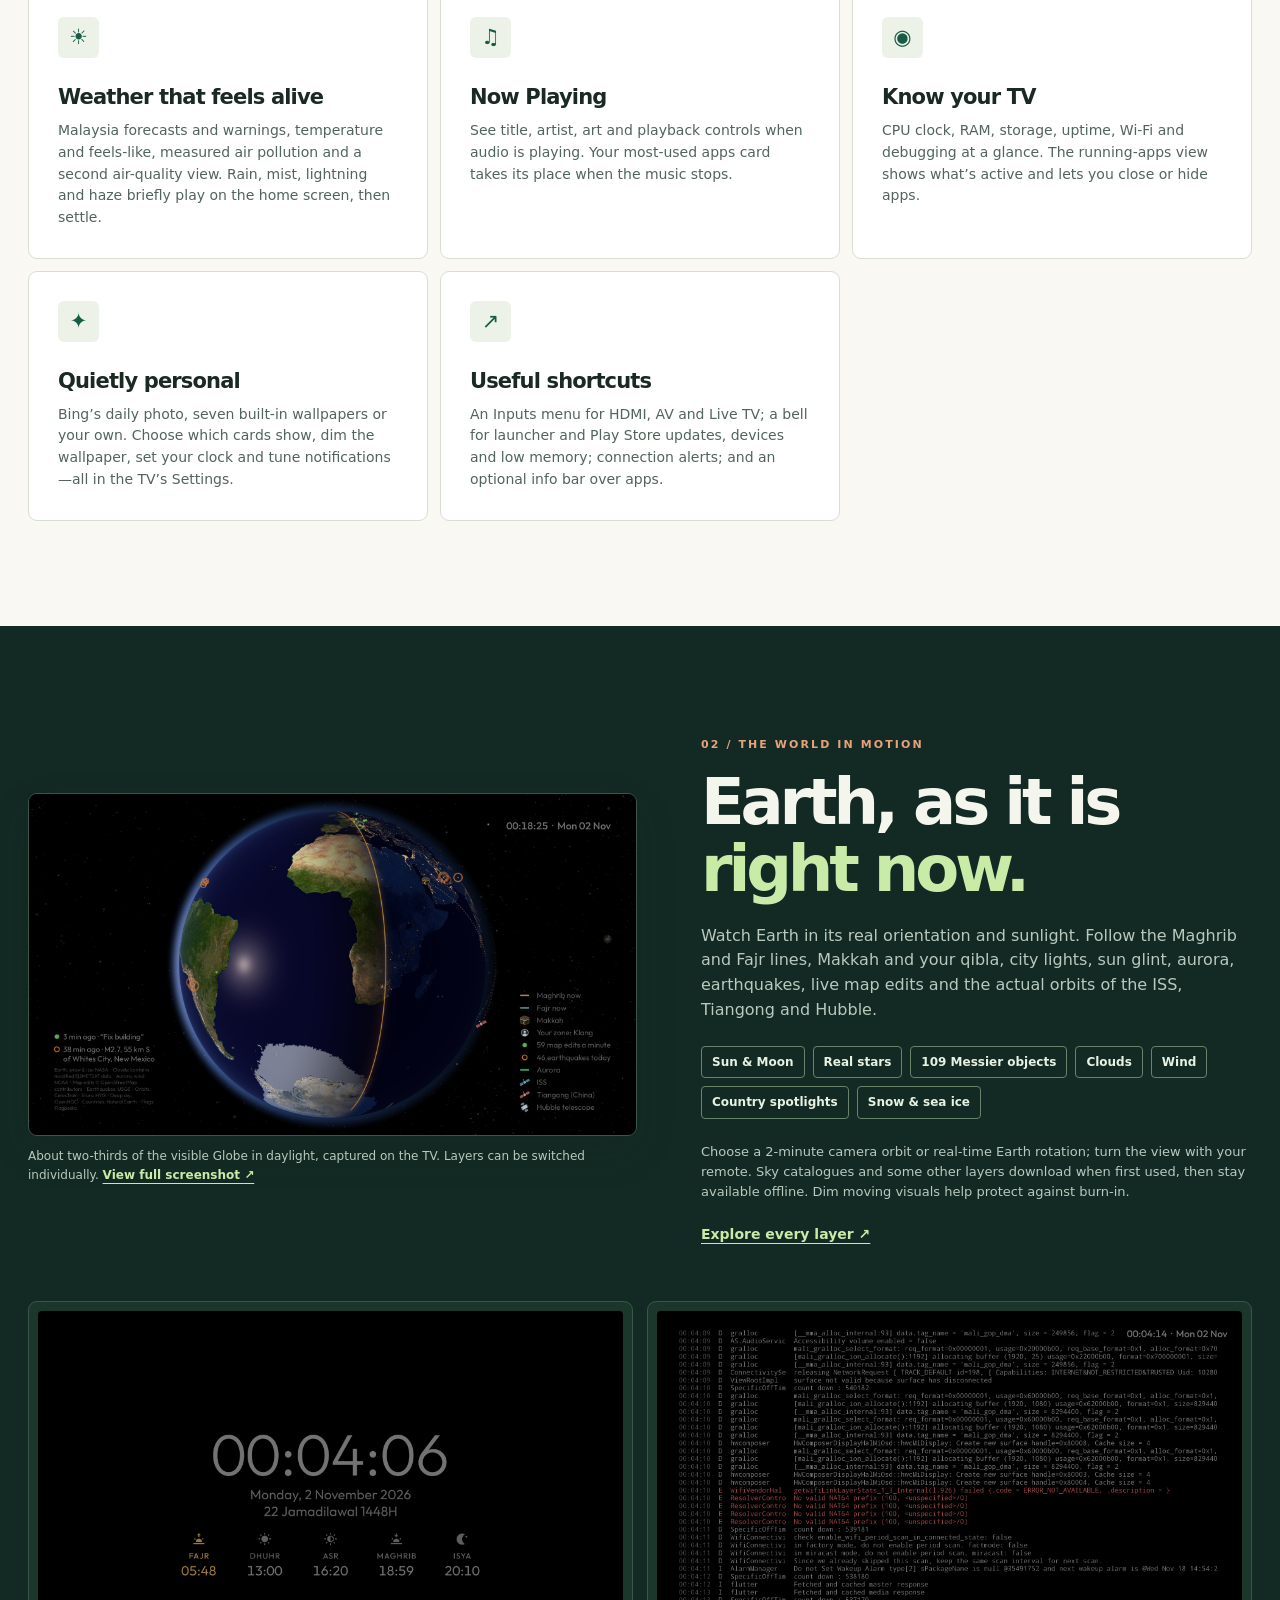
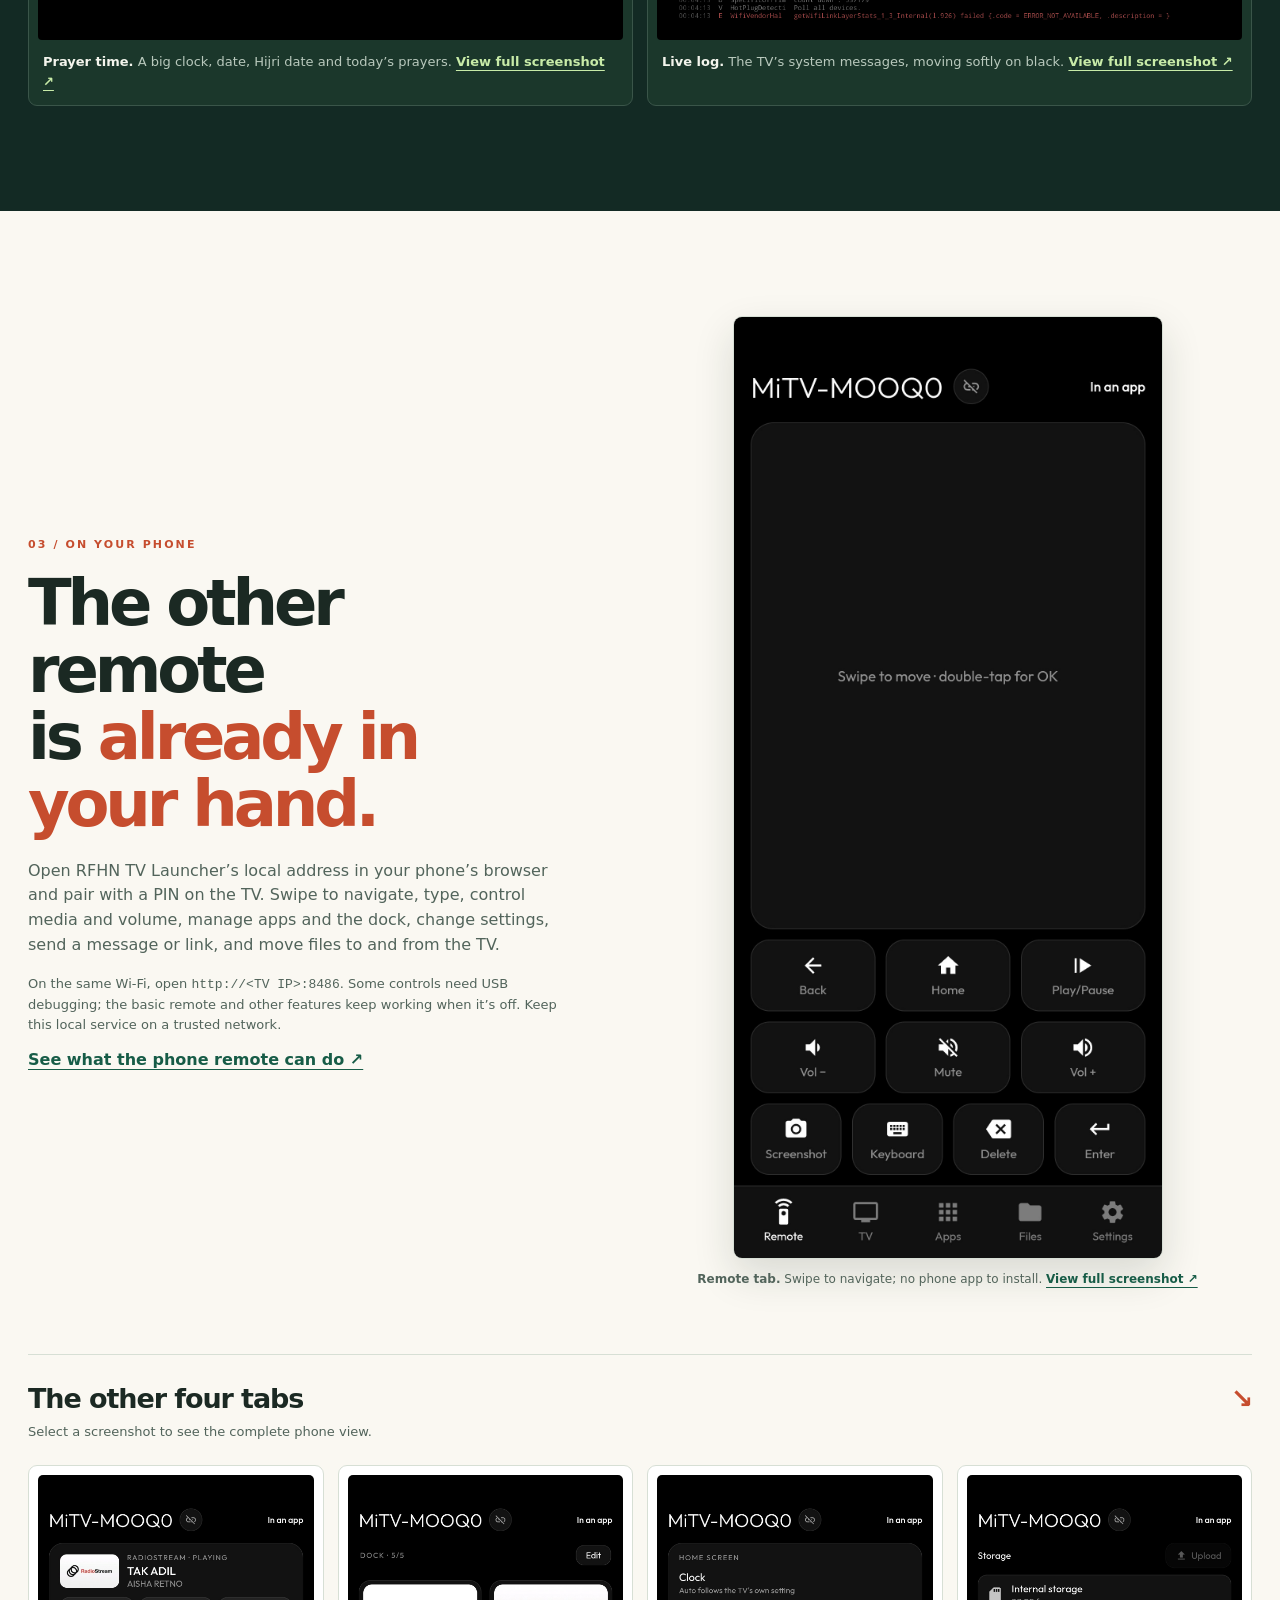
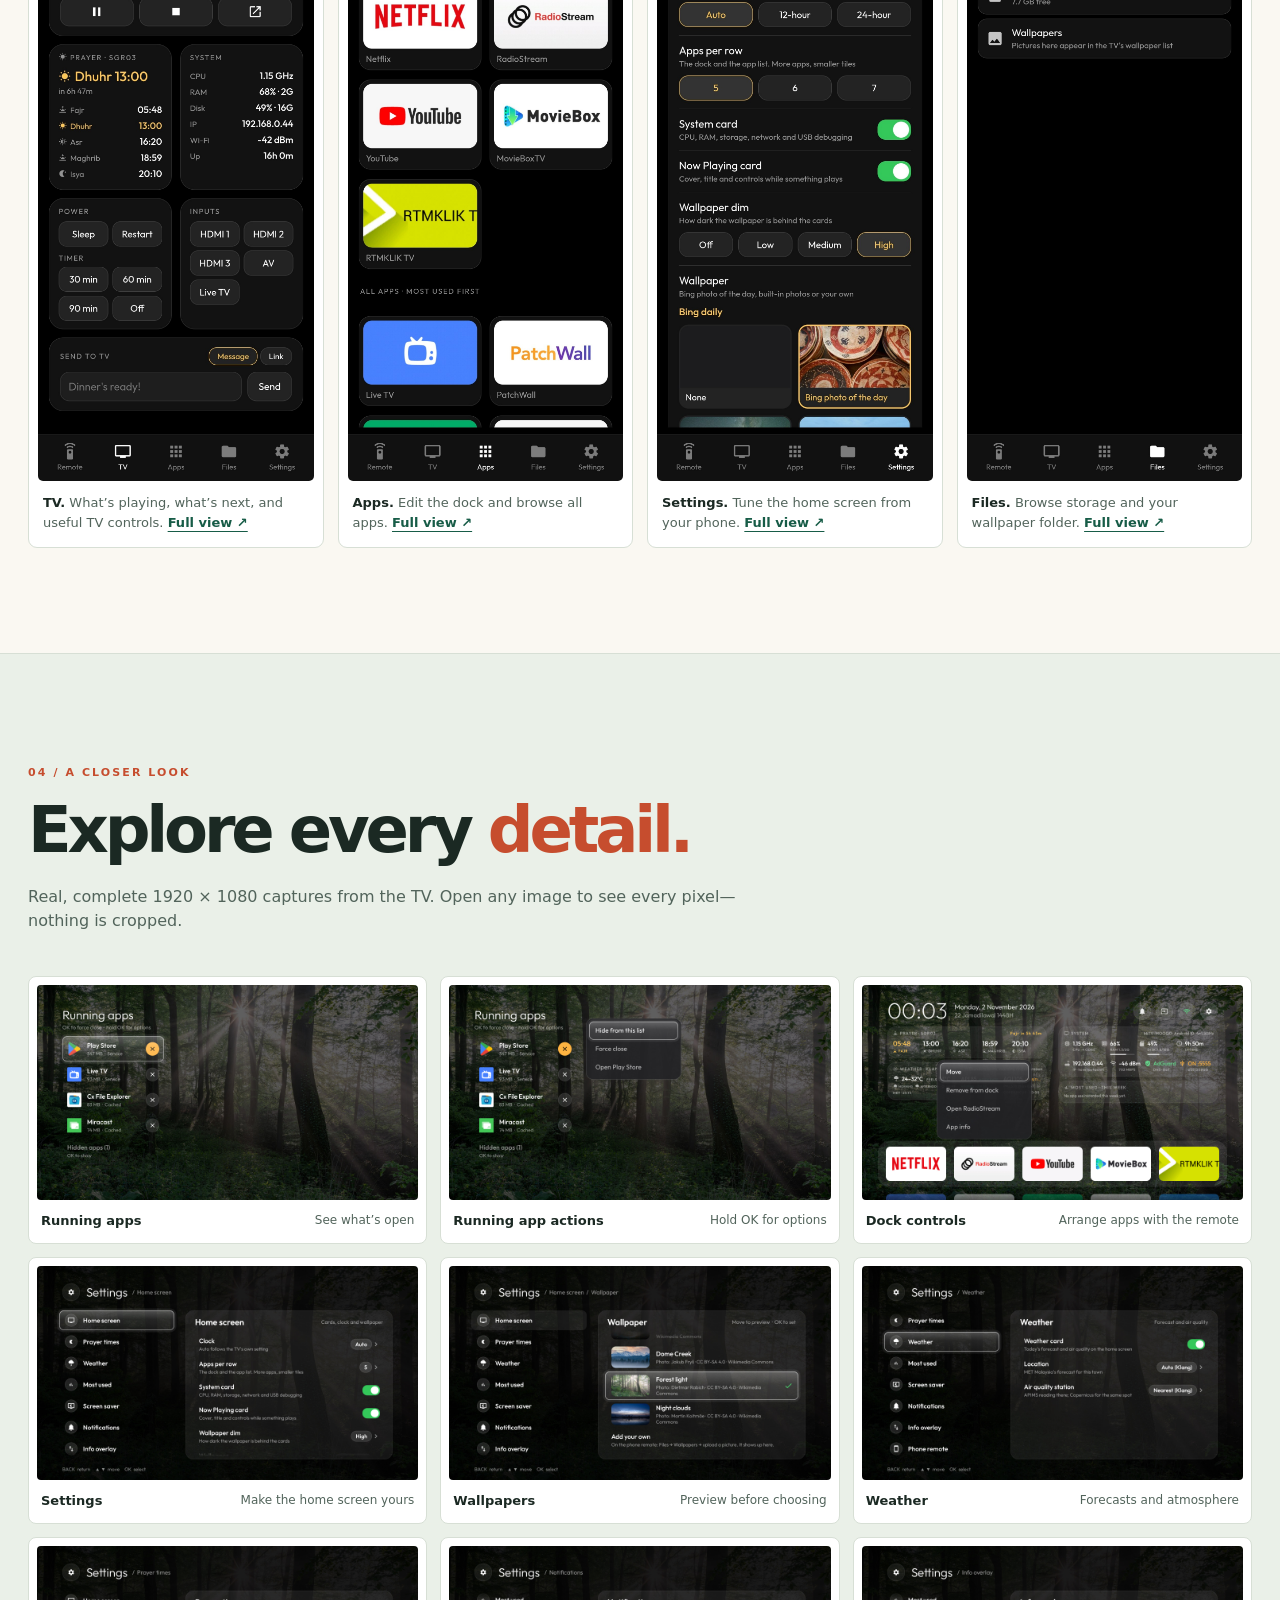
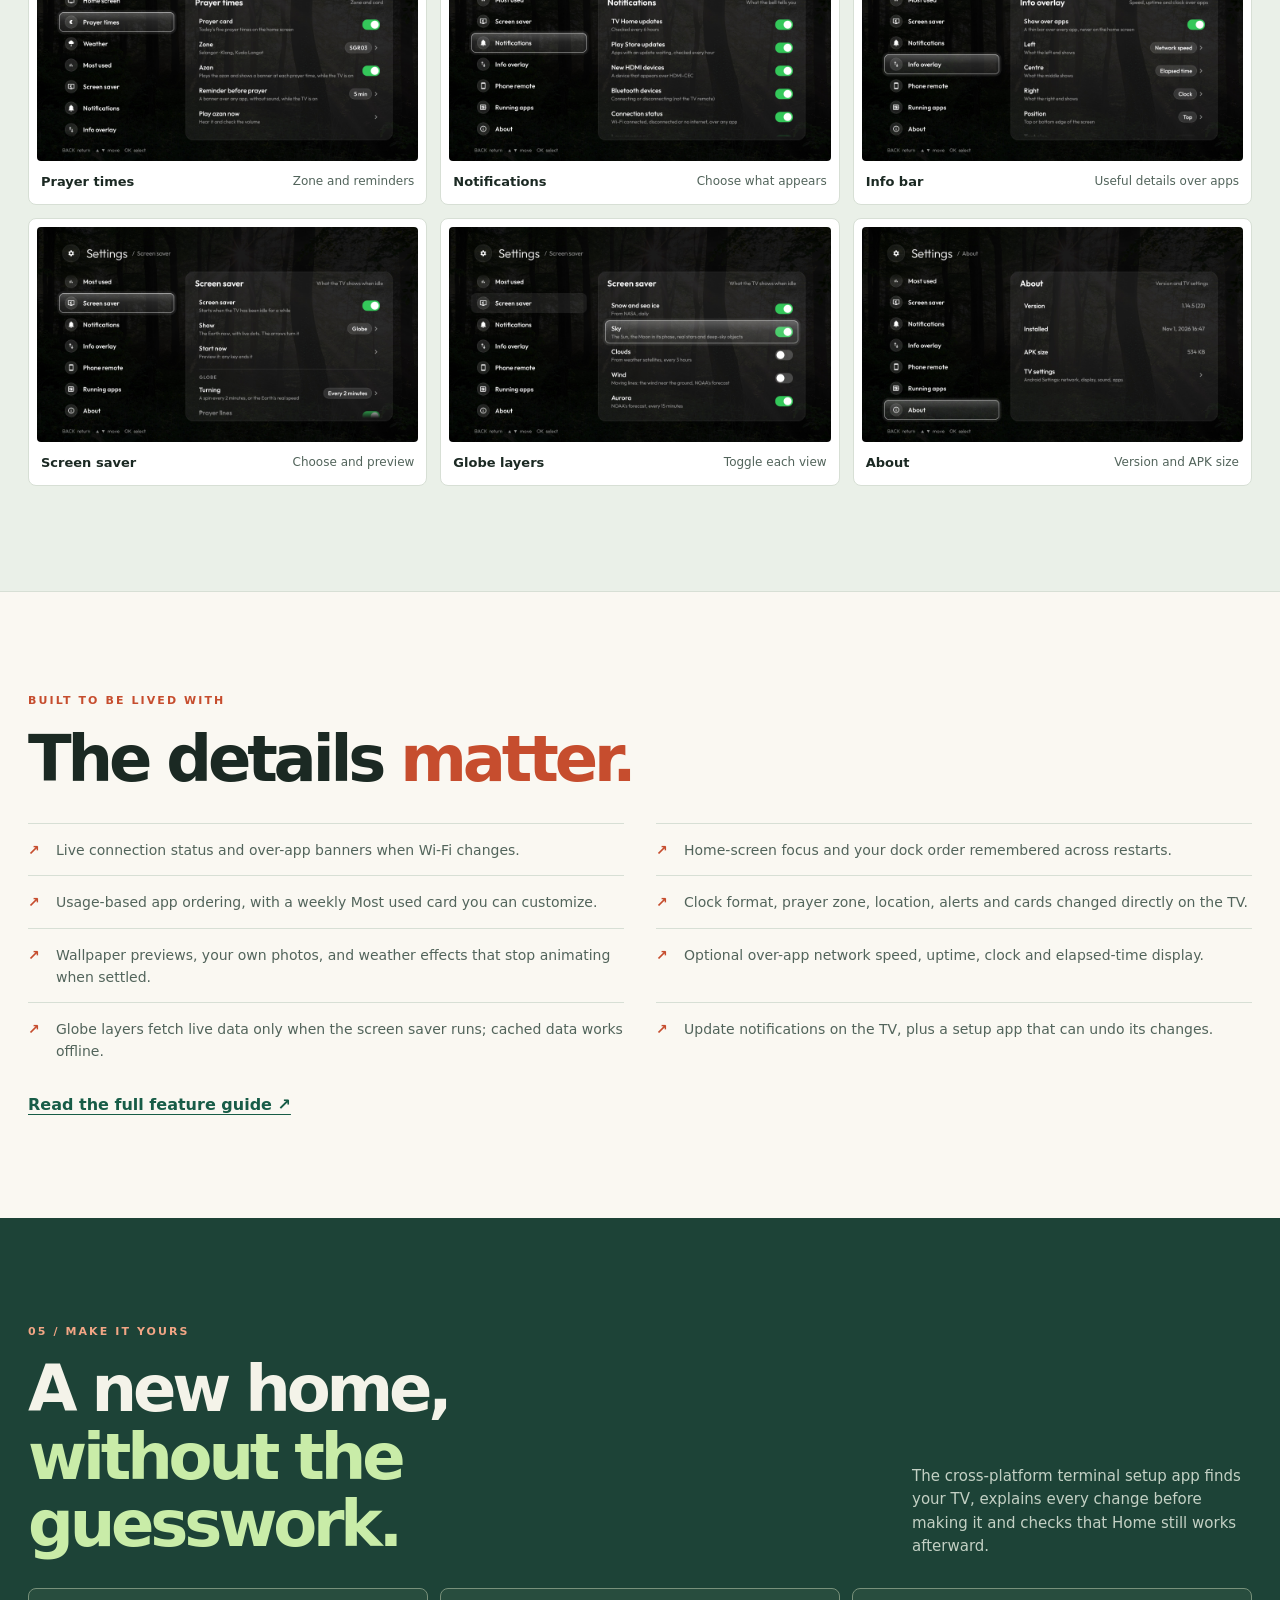
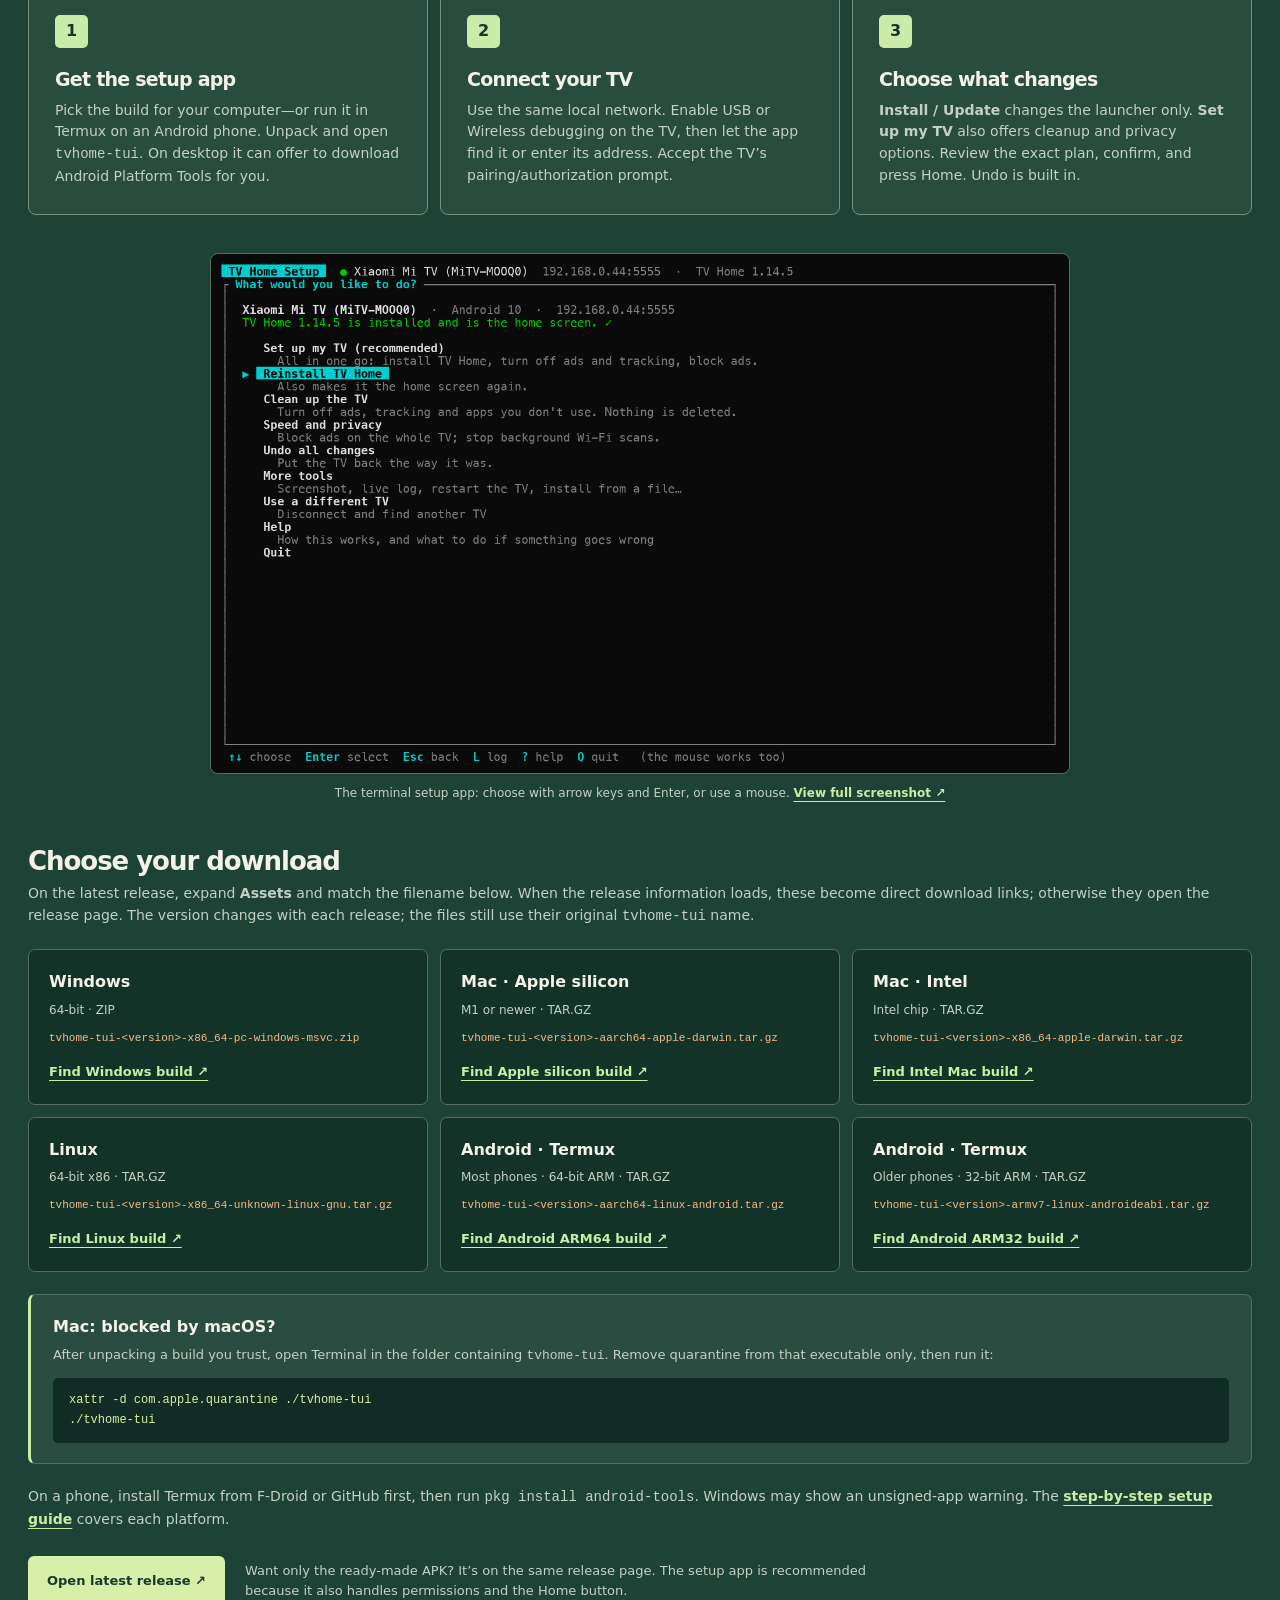
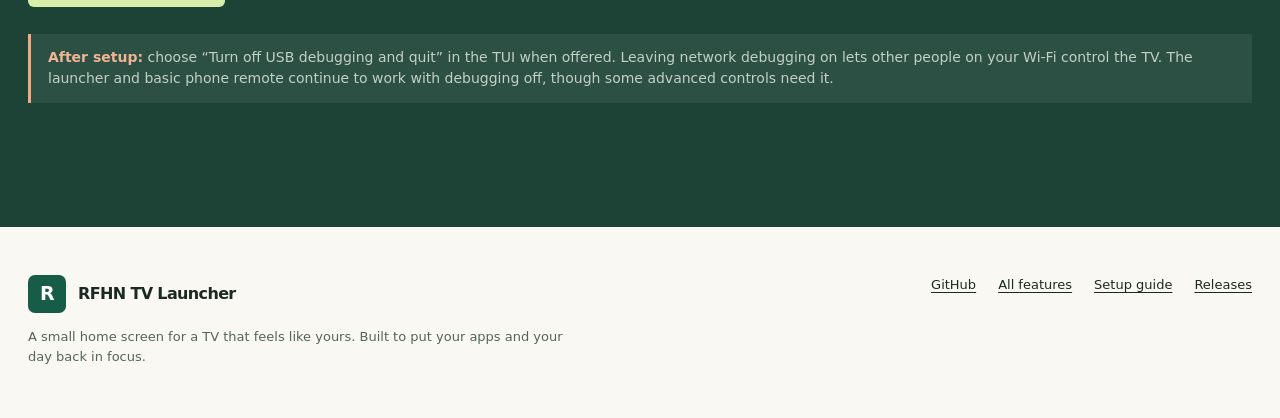
==== commit 75c2f0f9: "feat: Enhance Mac installation instructions and add styling for tips in documentation" ====
--- a/docs/index.html
+++ b/docs/index.html
@@ -173,7 +173,9 @@
             <div class="platform" data-asset-suffix="-aarch64-linux-android.tar.gz"><strong>Android · Termux</strong><span>Most phones · 64-bit ARM · TAR.GZ</span><code>tvhome-tui-&lt;version&gt;-aarch64-linux-android.tar.gz</code><a href="https://github.com/nullifye/RFHN-TV-Launcher/releases/latest">Find Android ARM64 build ↗</a></div>
             <div class="platform" data-asset-suffix="-armv7-linux-androideabi.tar.gz"><strong>Android · Termux</strong><span>Older phones · 32-bit ARM · TAR.GZ</span><code>tvhome-tui-&lt;version&gt;-armv7-linux-androideabi.tar.gz</code><a href="https://github.com/nullifye/RFHN-TV-Launcher/releases/latest">Find Android ARM32 build ↗</a></div>
           </div>
-          <p>On a phone, install Termux from F-Droid or GitHub first, then run <code>pkg install android-tools</code>. Mac may need a one-time quarantine removal; Windows may show an unsigned-app warning. The <a class="text-link" href="https://github.com/nullifye/RFHN-TV-Launcher/blob/master/docs/tui.md">step-by-step setup guide</a> covers each platform.</p>
+          <div class="mac-tip"><strong>Mac: blocked by macOS?</strong><p>After unpacking a build you trust, open Terminal in the folder containing <code>tvhome-tui</code>. Remove quarantine from that executable only, then run it:</p><pre><code>xattr -d com.apple.quarantine ./tvhome-tui
+./tvhome-tui</code></pre></div>
+          <p>On a phone, install Termux from F-Droid or GitHub first, then run <code>pkg install android-tools</code>. Windows may show an unsigned-app warning. The <a class="text-link" href="https://github.com/nullifye/RFHN-TV-Launcher/blob/master/docs/tui.md">step-by-step setup guide</a> covers each platform.</p>
           <div class="install-foot"><a class="button primary" href="https://github.com/nullifye/RFHN-TV-Launcher/releases/latest">Open latest release ↗</a><p>Want only the ready-made APK? It’s on the same release page. The setup app is recommended because it also handles permissions and the Home button.</p></div>
           <p class="security"><strong>After setup:</strong> choose “Turn off USB debugging and quit” in the TUI when offered. Leaving network debugging on lets other people on your Wi-Fi control the TV. The launcher and basic phone remote continue to work with debugging off, though some advanced controls need it.</p>
         </div>
--- a/docs/site.css
+++ b/docs/site.css
@@ -141,6 +141,10 @@
 .platform span { display: block; color: var(--muted); font-size: 12px; }
 .platform code { display: block; overflow-wrap: anywhere; color: #f2ba8c; font-size: 11px; margin-top: 10px; }
 .platform a { display: inline-block; color: var(--green); font-size: 13px; font-weight: 760; margin-top: 15px; text-underline-offset: 4px; }
+.mac-tip { margin: 22px 0; padding: 20px 22px; border: 1px solid var(--line); border-left: 3px solid var(--green); border-radius: 7px; background: #ffffff0d; }
+.mac-tip strong { display: block; margin-bottom: 5px; }
+.mac-tip p { margin-bottom: 12px; color: var(--muted); font-size: 13px; }
+.mac-tip pre { margin: 0; padding: 13px 16px; overflow-x: auto; border-radius: 5px; background: #102c24; color: #d7efa9; font-size: 12px; line-height: 1.65; }
 .install-foot { display: flex; align-items: center; flex-wrap: wrap; gap: 20px; margin-top: 25px; }
 .install-foot .button.primary { background: #d7efa9; color: #173a2e; }
 .install-foot .button.primary:hover { background: white; color: #173a2e; }
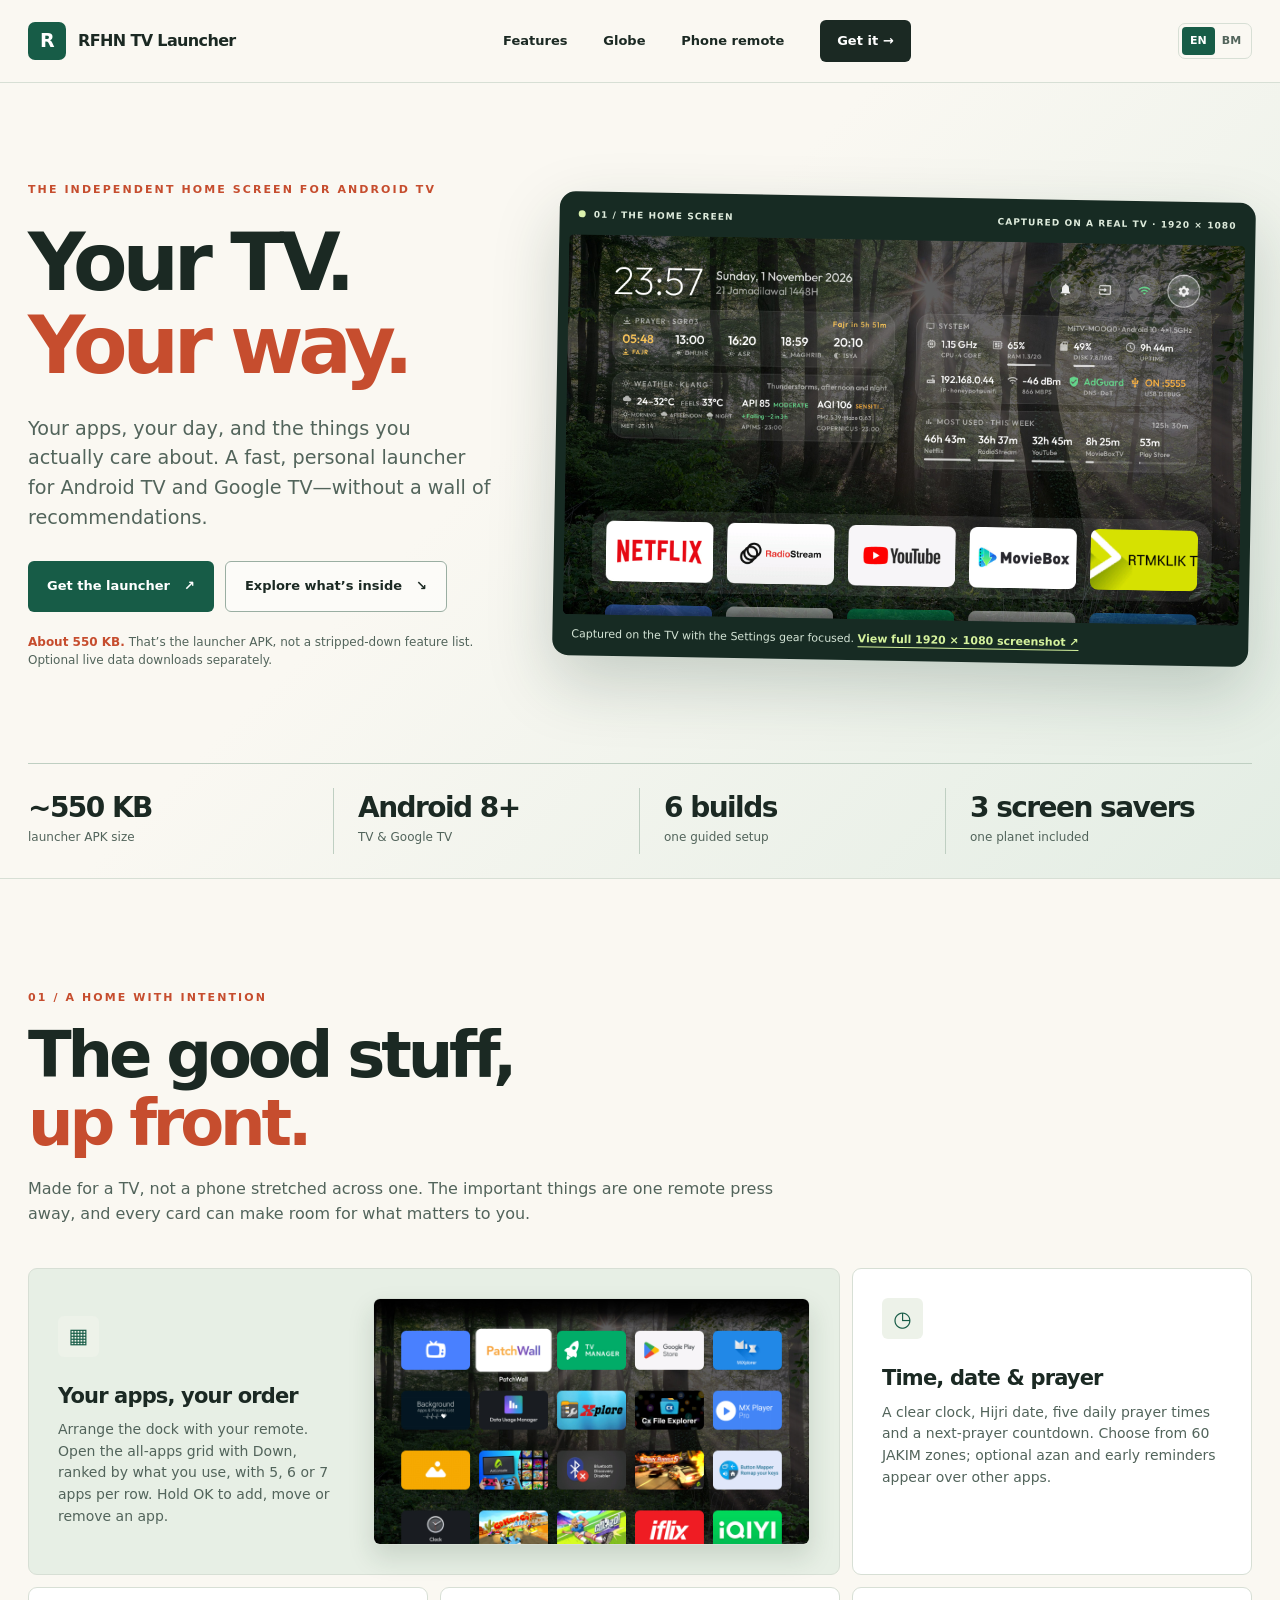
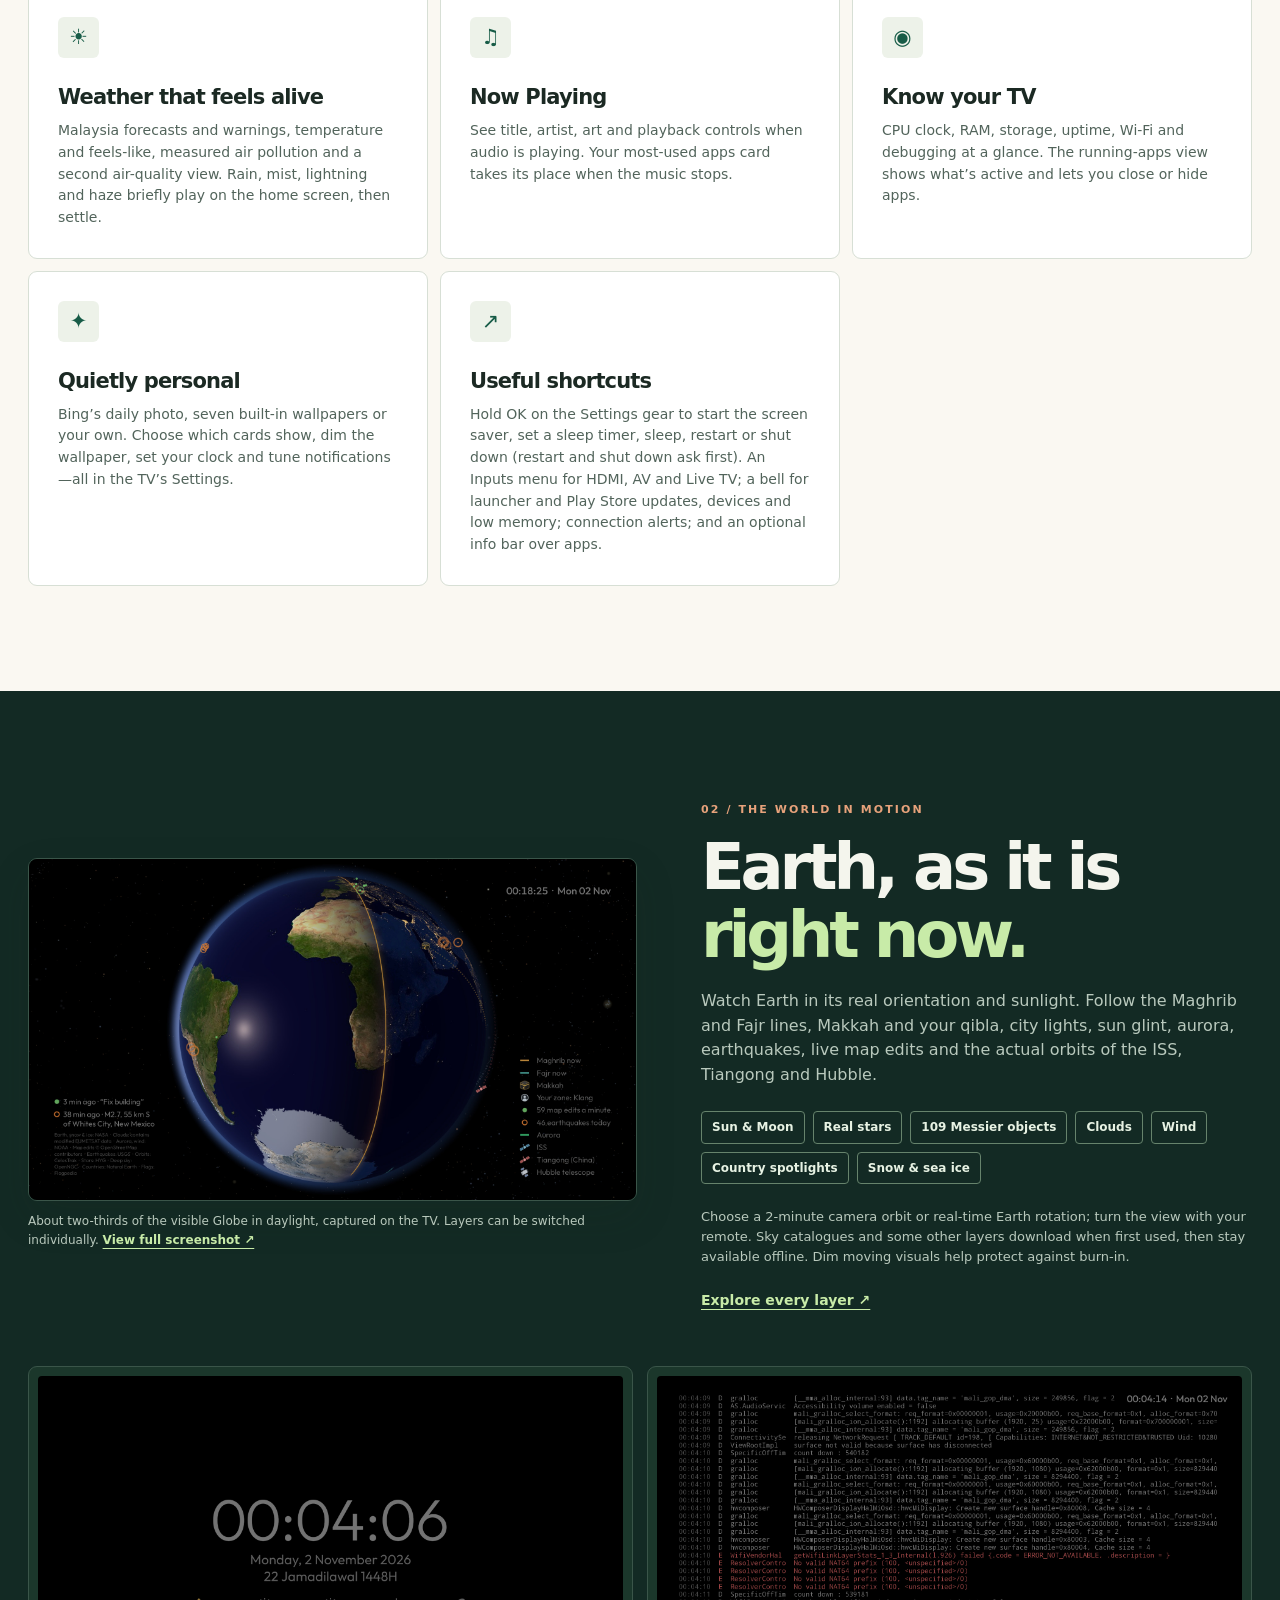
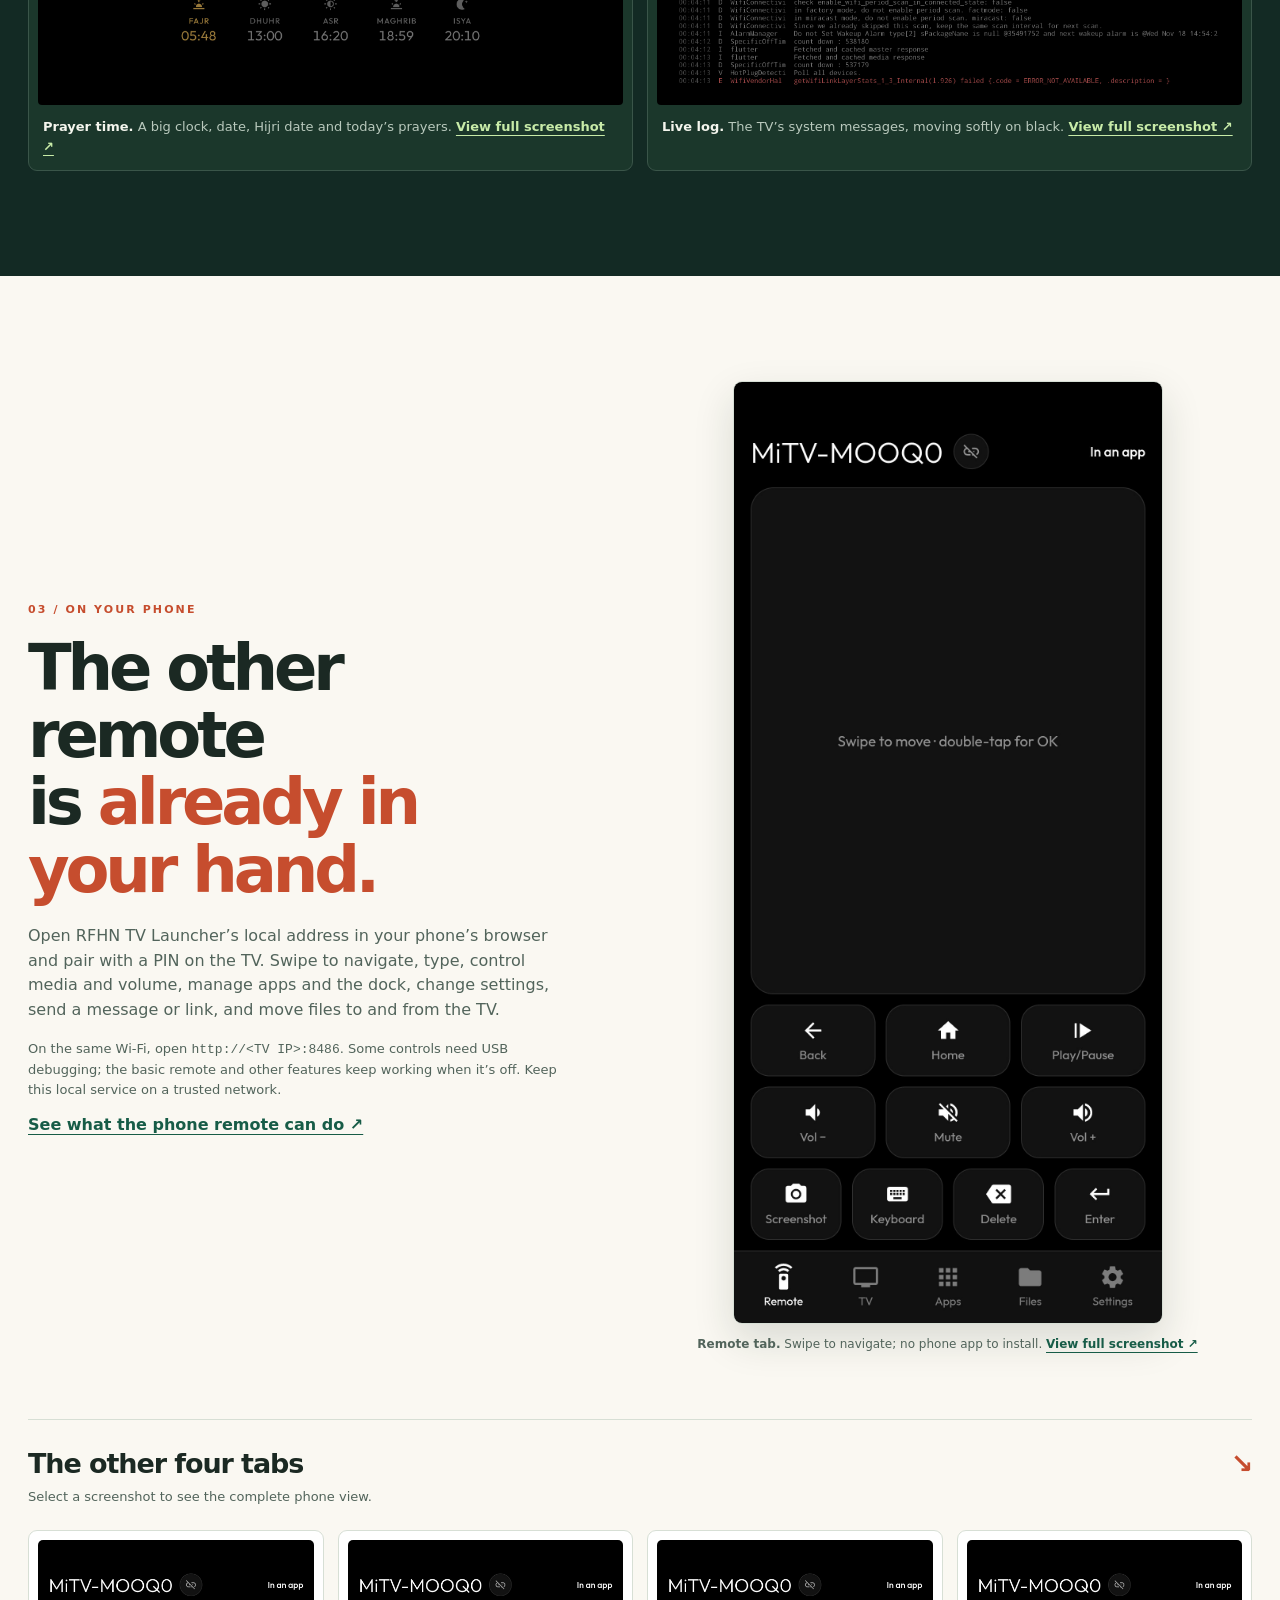
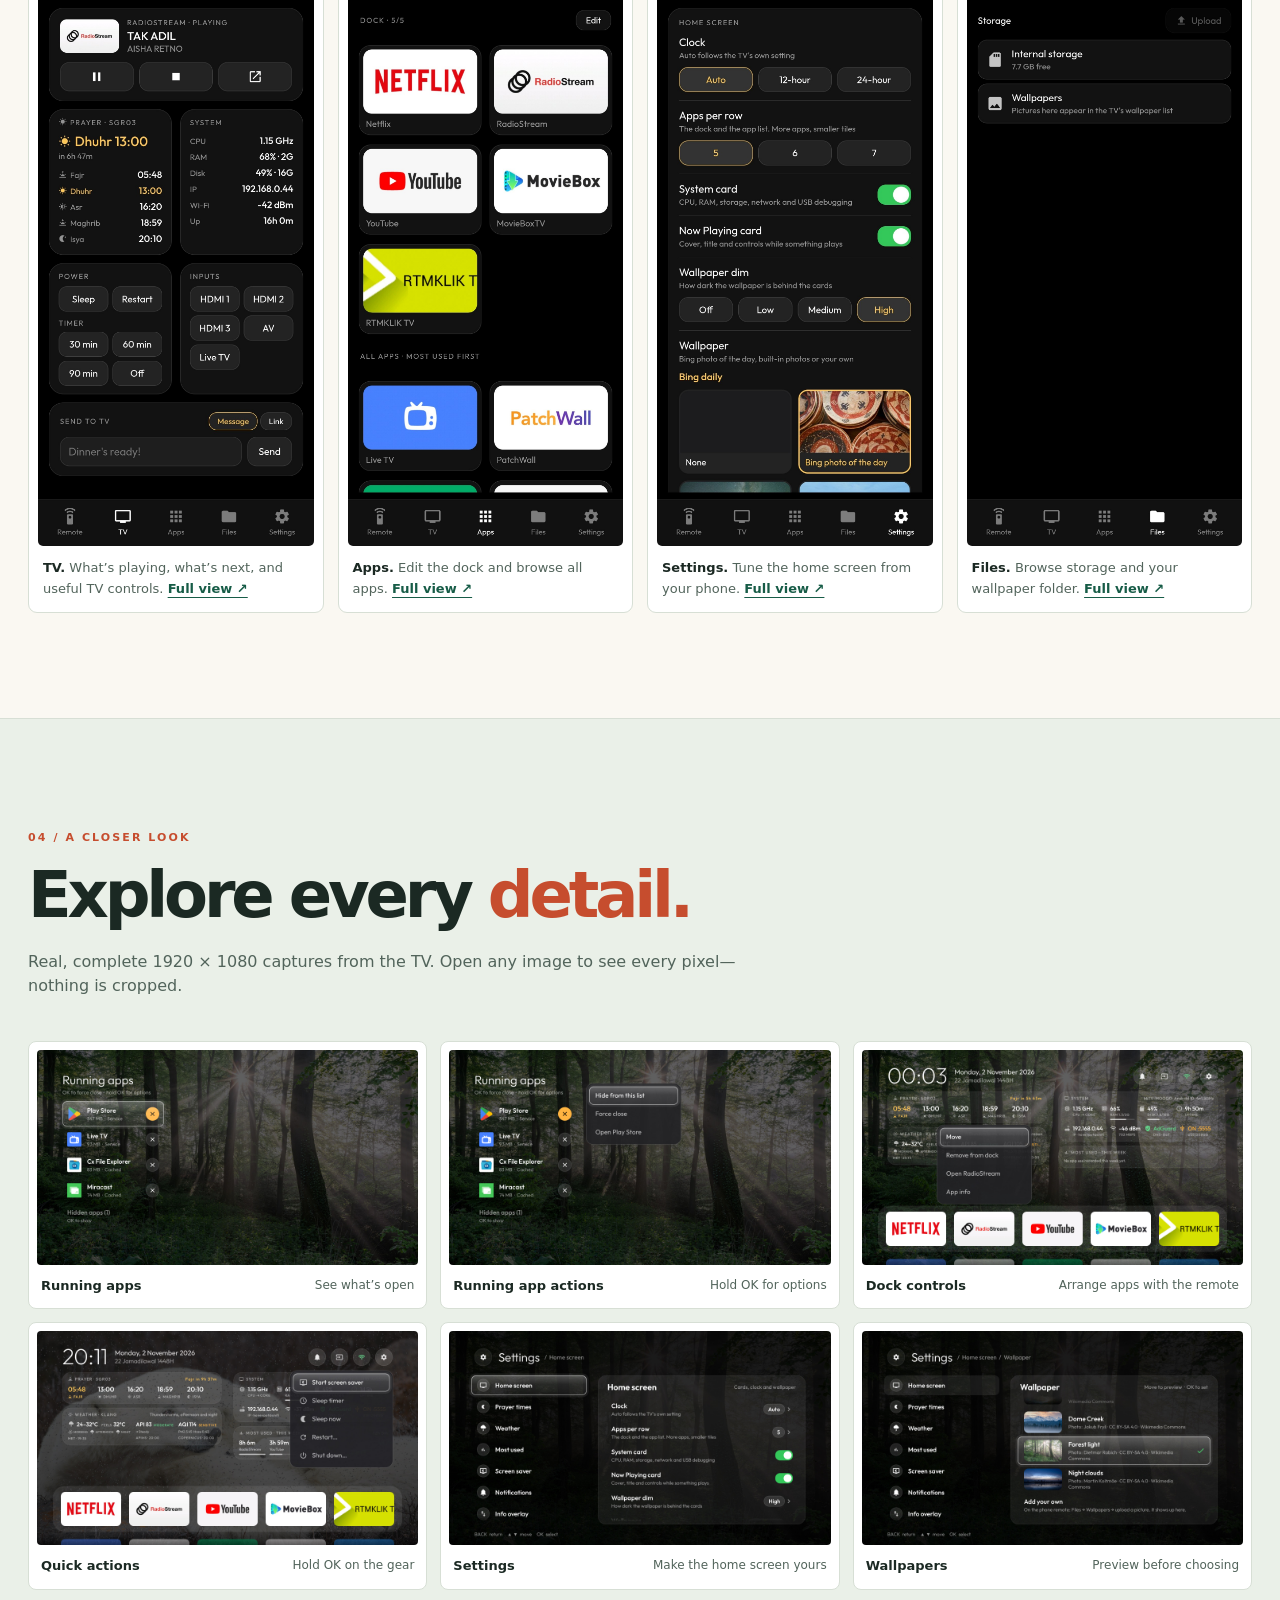
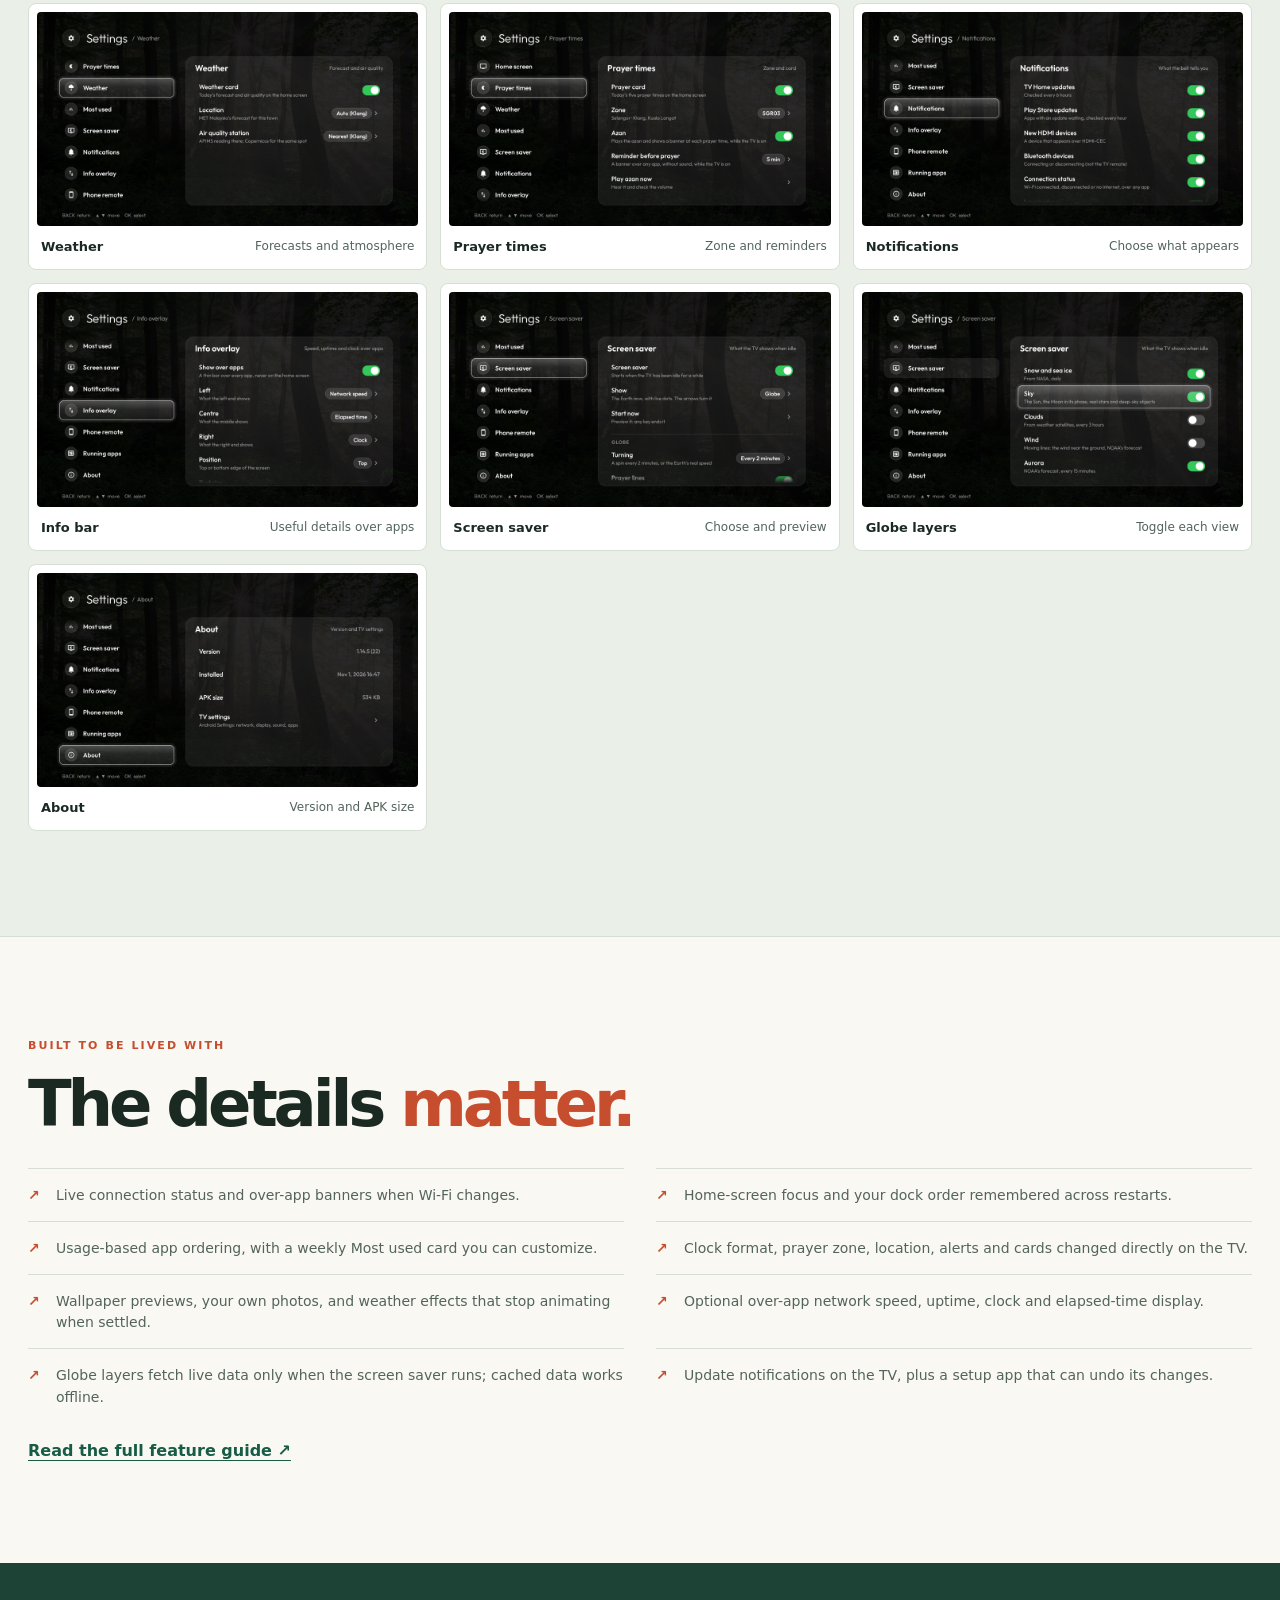
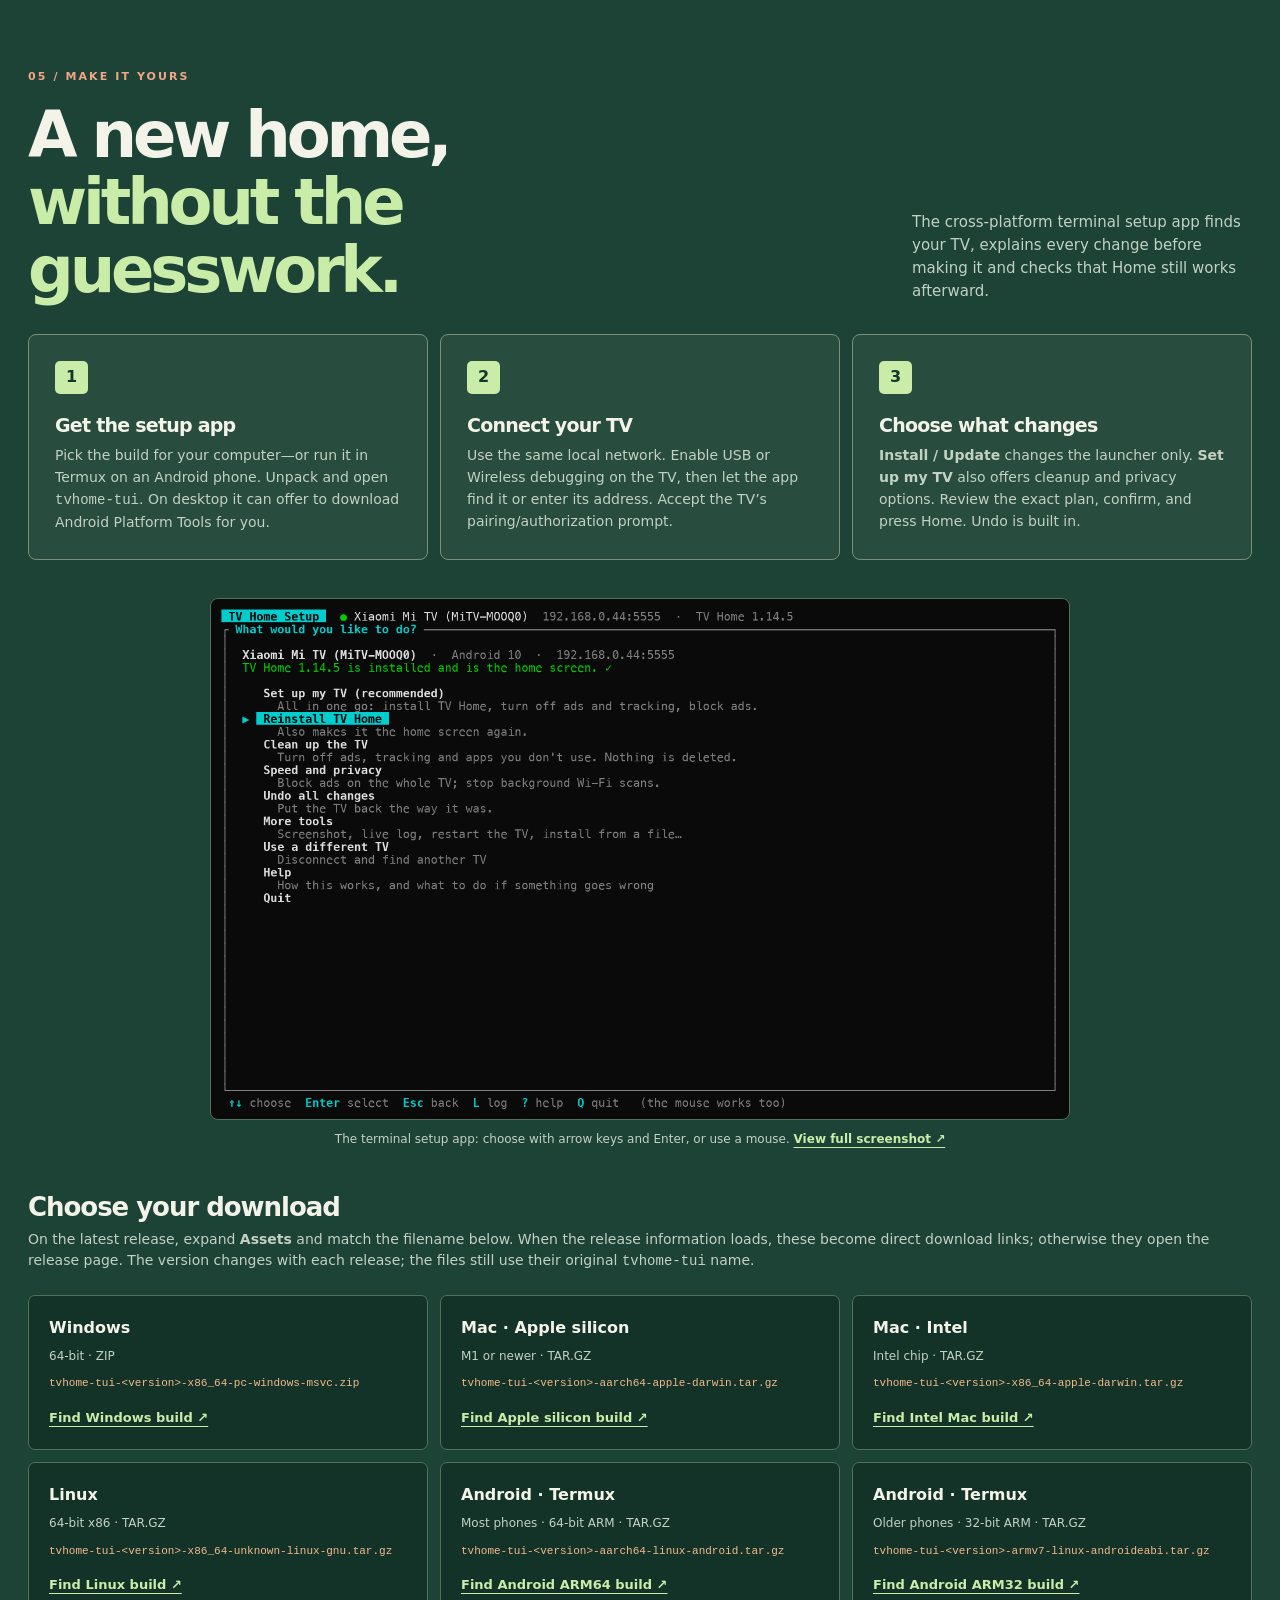
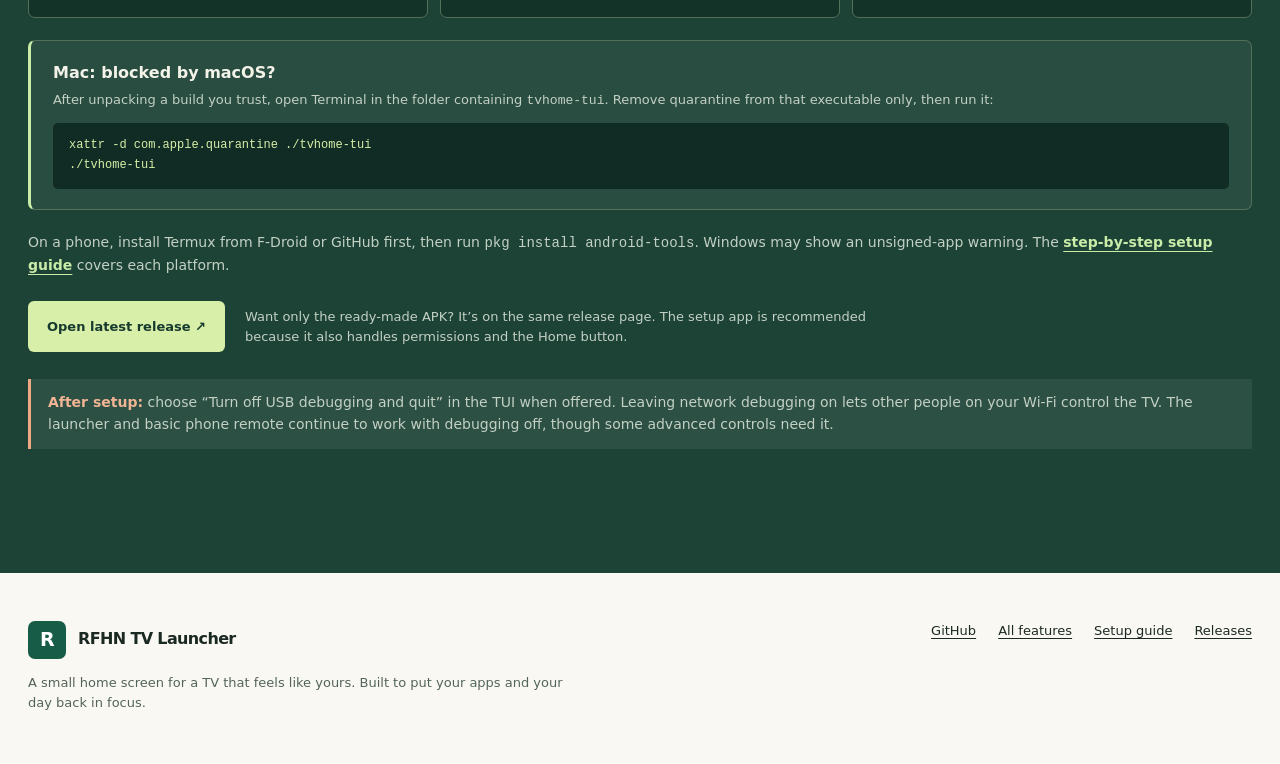
==== commit f14f9128: "feat: add quick actions for screen saver, sleep timer, restart, and shut down - Updated README.md to" ====
--- a/docs/index.html
+++ b/docs/index.html
@@ -69,7 +69,7 @@
         <article class="feature"><div class="icon" aria-hidden="true">♫</div><h3>Now Playing</h3><p>See title, artist, art and playback controls when audio is playing. Your most-used apps card takes its place when the music stops.</p></article>
         <article class="feature"><div class="icon" aria-hidden="true">◉</div><h3>Know your TV</h3><p>CPU clock, RAM, storage, uptime, Wi-Fi and debugging at a glance. The running-apps view shows what’s active and lets you close or hide apps.</p></article>
         <article class="feature"><div class="icon" aria-hidden="true">✦</div><h3>Quietly personal</h3><p>Bing’s daily photo, seven built-in wallpapers or your own. Choose which cards show, dim the wallpaper, set your clock and tune notifications—all in the TV’s Settings.</p></article>
-        <article class="feature"><div class="icon" aria-hidden="true">↗</div><h3>Useful shortcuts</h3><p>An Inputs menu for HDMI, AV and Live TV; a bell for launcher and Play Store updates, devices and low memory; connection alerts; and an optional info bar over apps.</p></article>
+        <article class="feature"><div class="icon" aria-hidden="true">↗</div><h3>Useful shortcuts</h3><p>Hold OK on the Settings gear to start the screen saver, set a sleep timer, sleep, restart or shut down (restart and shut down ask first). An Inputs menu for HDMI, AV and Live TV; a bell for launcher and Play Store updates, devices and low memory; connection alerts; and an optional info bar over apps.</p></article>
       </div>
     </section>
 
@@ -124,6 +124,7 @@
         <figure><a class="image-link" href="running-apps.jpg" target="_blank" rel="noopener"><img src="running-apps.jpg" width="1920" height="1080" loading="lazy" alt="Running apps view with TV app tiles"></a><figcaption><strong>Running apps</strong><span>See what’s open</span></figcaption></figure>
         <figure><a class="image-link" href="running-apps-hide.jpg" target="_blank" rel="noopener"><img src="running-apps-hide.jpg" width="1920" height="1080" loading="lazy" alt="Hold OK menu for a running app, with hide, close and open actions"></a><figcaption><strong>Running app actions</strong><span>Hold OK for options</span></figcaption></figure>
         <figure><a class="image-link" href="dock-reorder.jpg" target="_blank" rel="noopener"><img src="dock-reorder.jpg" width="1920" height="1080" loading="lazy" alt="Hold OK menu for a dock app, including move and remove from dock"></a><figcaption><strong>Dock controls</strong><span>Arrange apps with the remote</span></figcaption></figure>
+        <figure><a class="image-link" href="quick-actions.jpg" target="_blank" rel="noopener"><img src="quick-actions.jpg" width="1920" height="1080" loading="lazy" alt="Quick actions menu under the Settings gear: start screen saver, sleep timer, sleep now, restart and shut down"></a><figcaption><strong>Quick actions</strong><span>Hold OK on the gear</span></figcaption></figure>
         <figure><a class="image-link" href="settings.jpg" target="_blank" rel="noopener"><img src="settings.jpg" width="1920" height="1080" loading="lazy" alt="Launcher Settings with categories for home, prayer, weather and more"></a><figcaption><strong>Settings</strong><span>Make the home screen yours</span></figcaption></figure>
         <figure><a class="image-link" href="wallpapers.jpg" target="_blank" rel="noopener"><img src="wallpapers.jpg" width="1920" height="1080" loading="lazy" alt="Wallpaper picker showing built-in backgrounds and previews"></a><figcaption><strong>Wallpapers</strong><span>Preview before choosing</span></figcaption></figure>
         <figure><a class="image-link" href="settings-weather.jpg" target="_blank" rel="noopener"><img src="settings-weather.jpg" width="1920" height="1080" loading="lazy" alt="Weather settings including forecasts, air quality and weather effects"></a><figcaption><strong>Weather</strong><span>Forecasts and atmosphere</span></figcaption></figure>
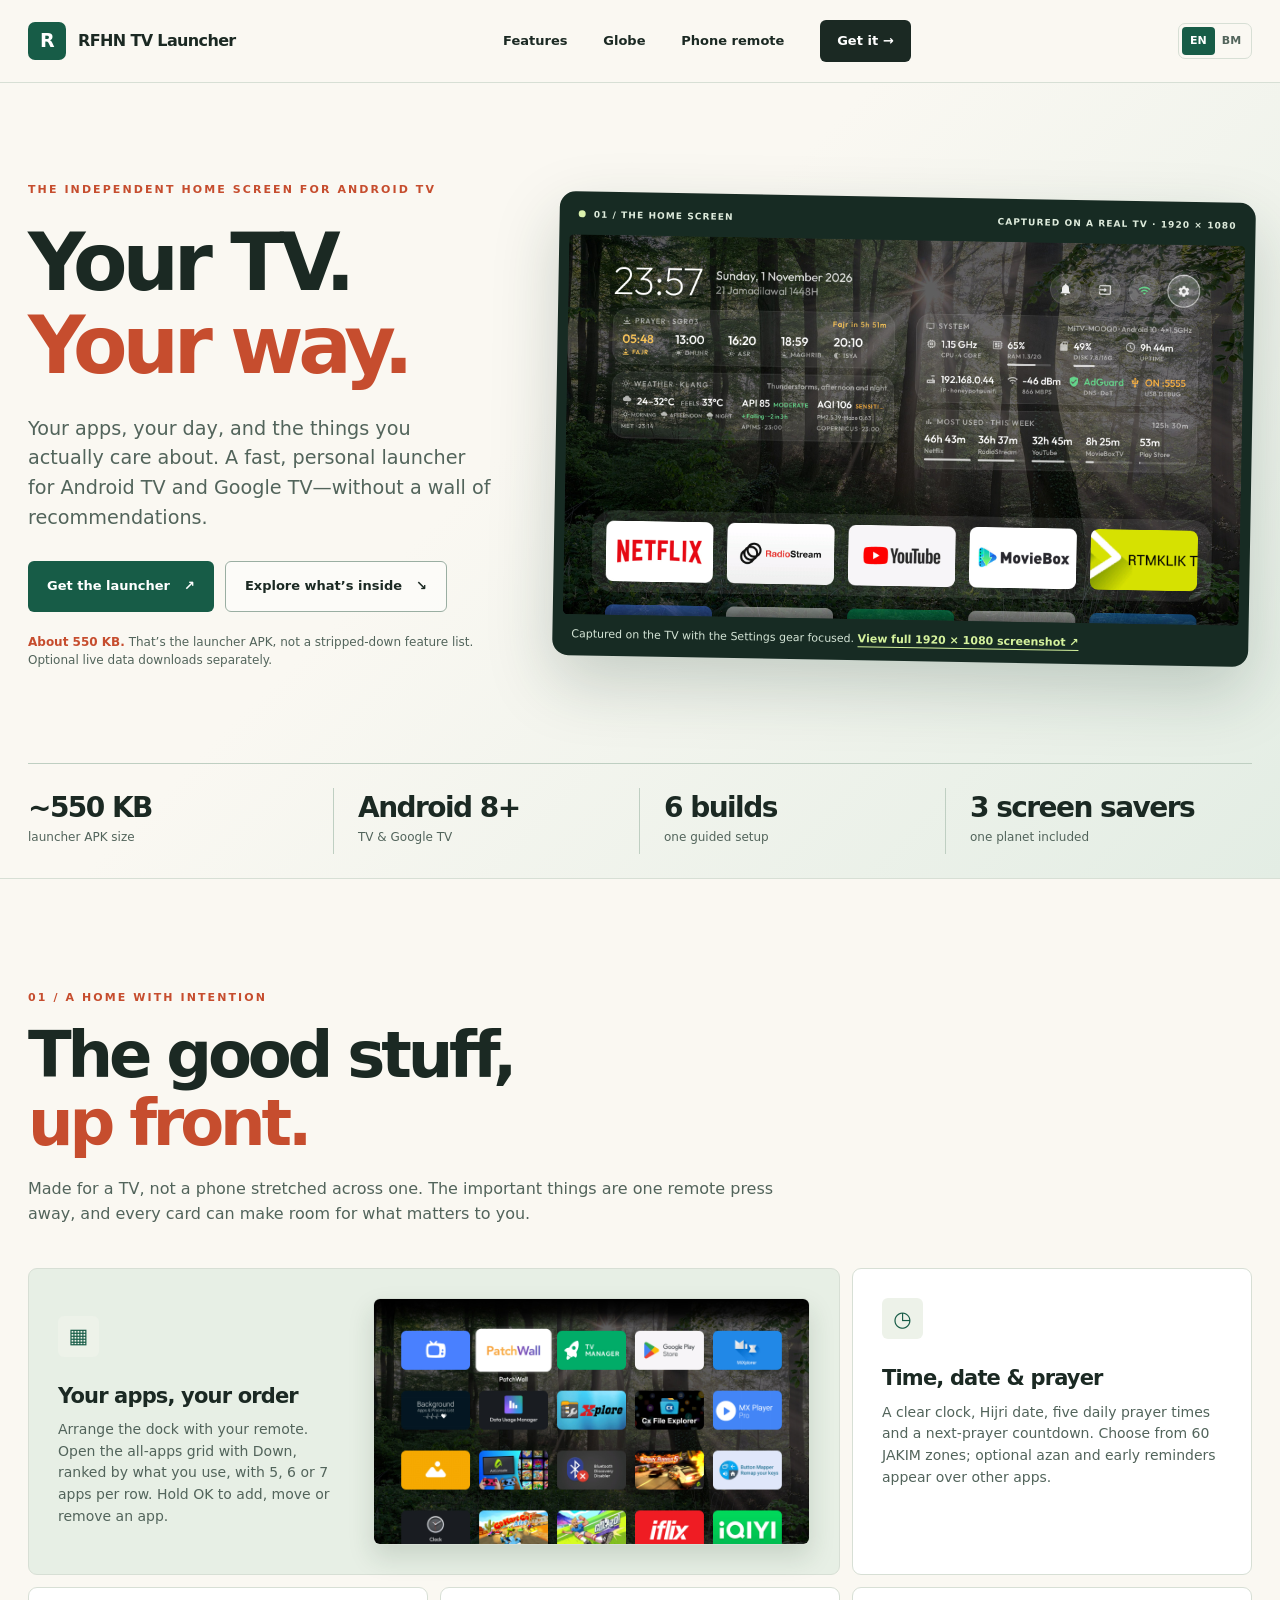
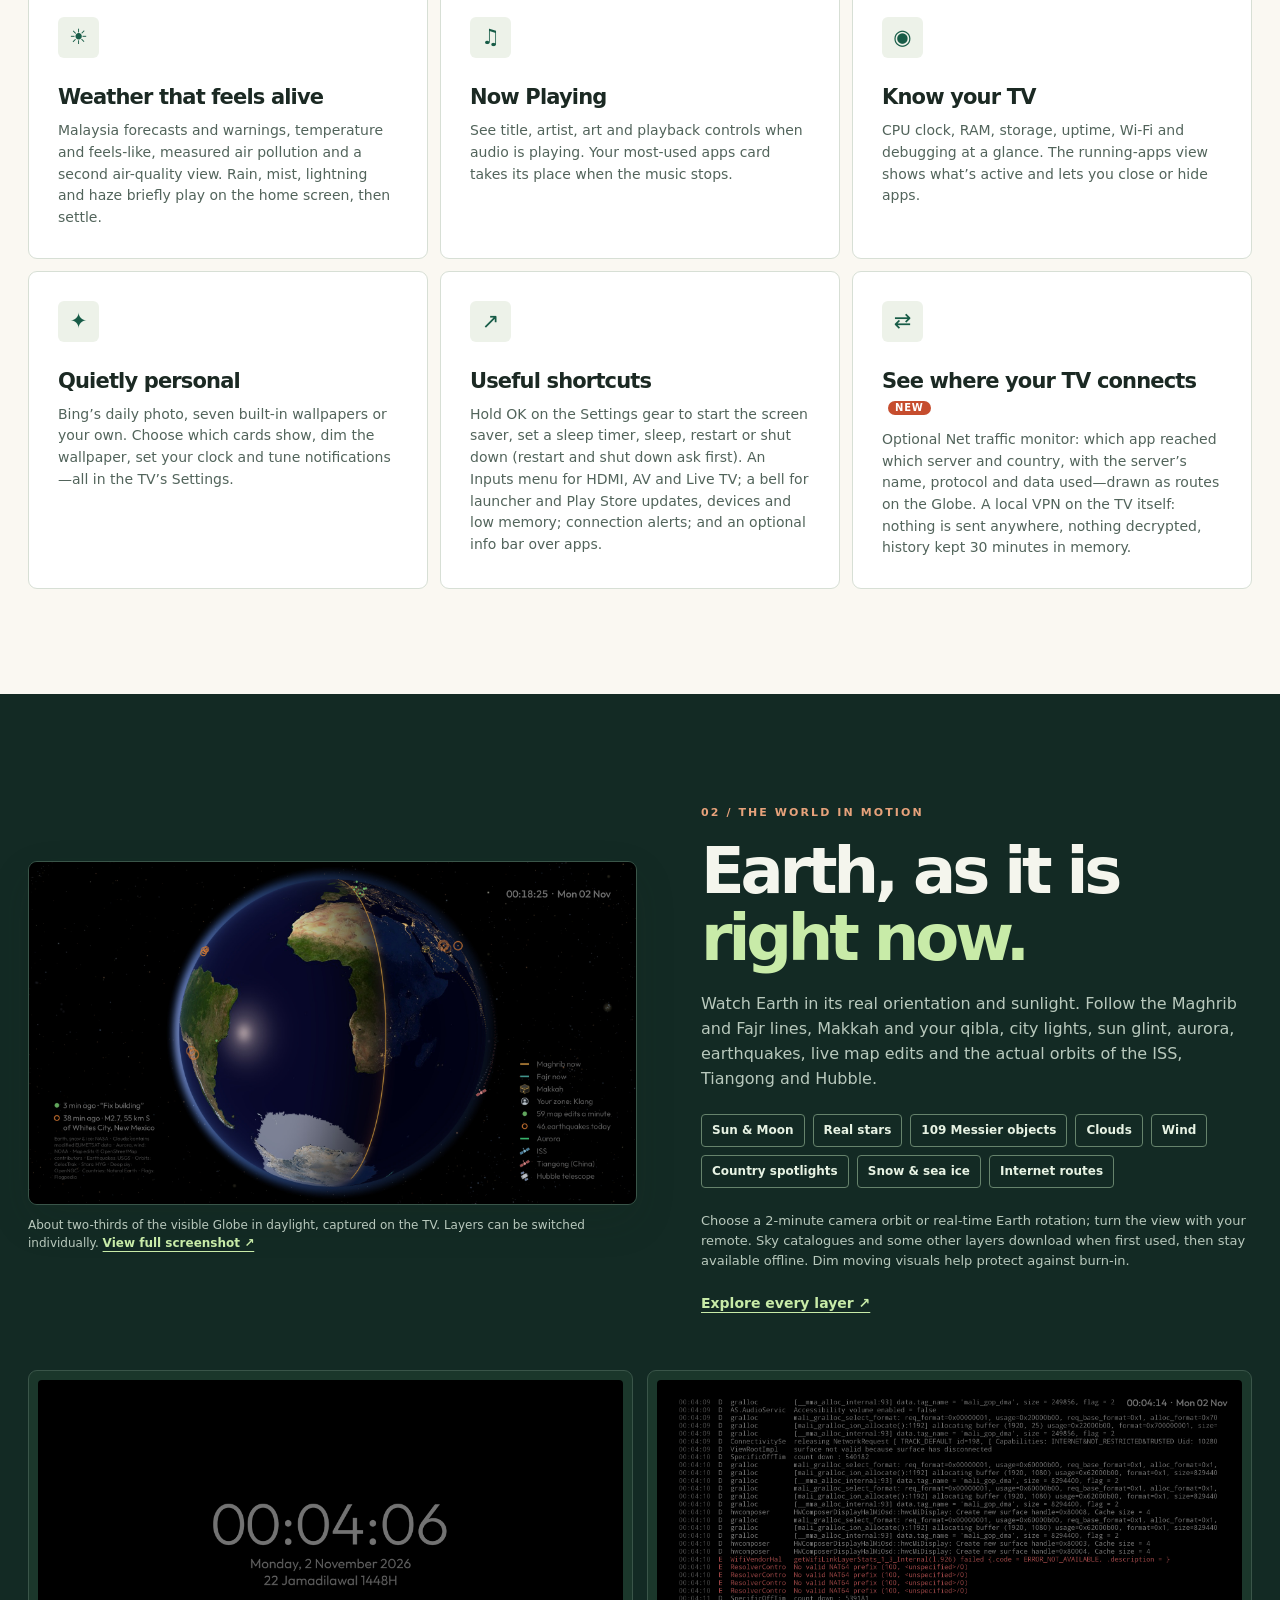
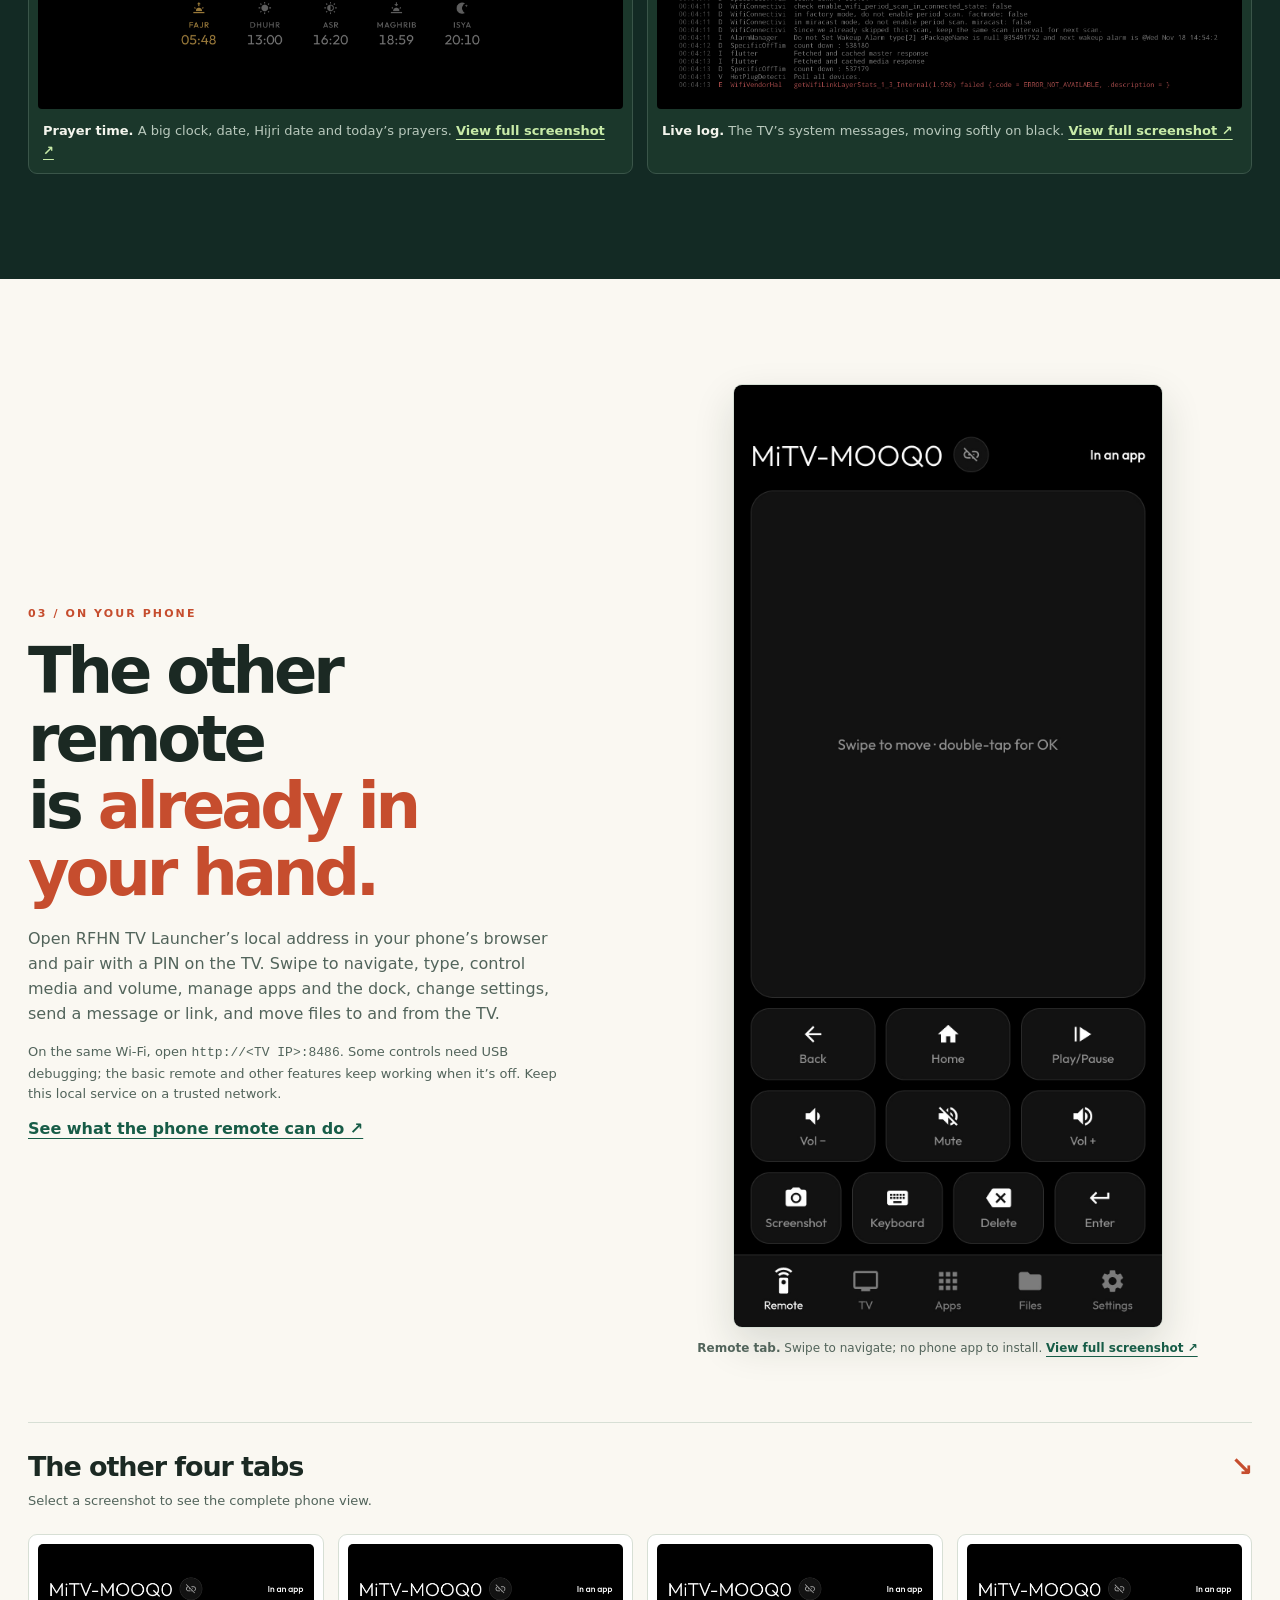
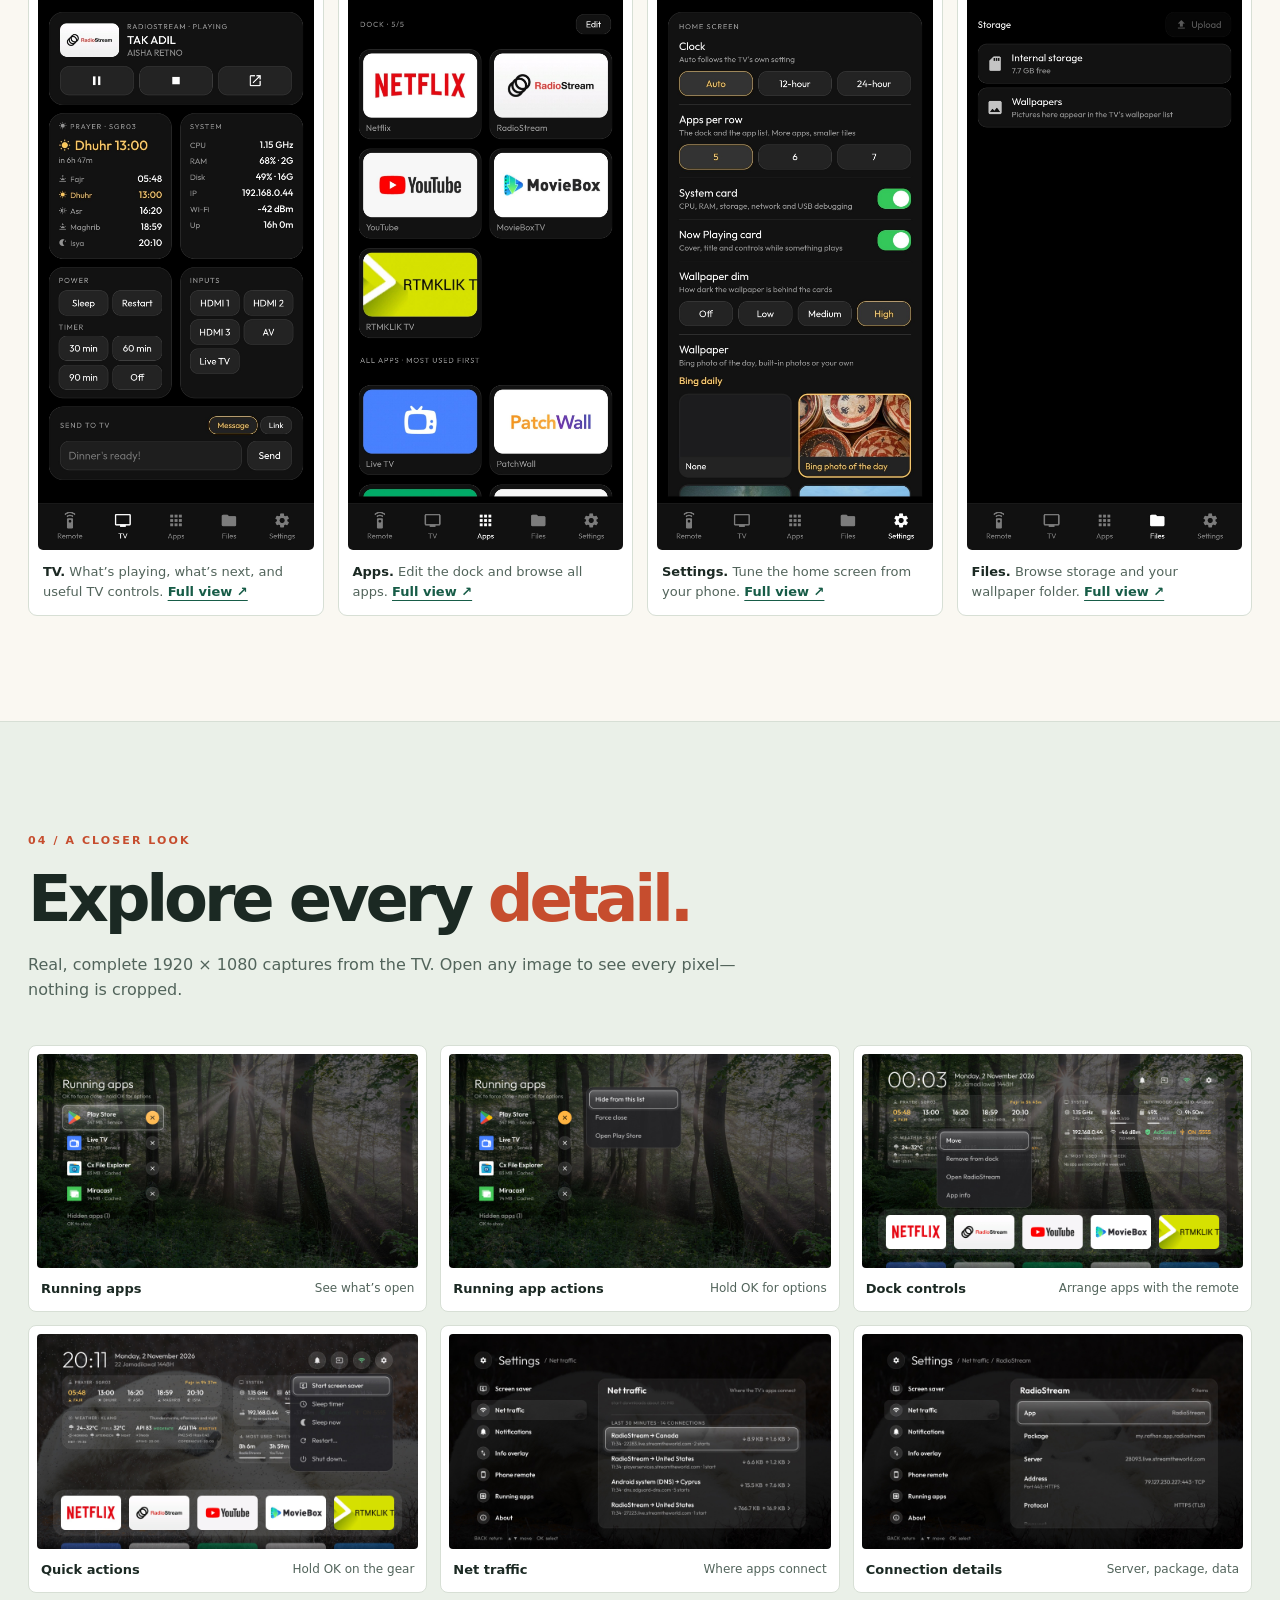
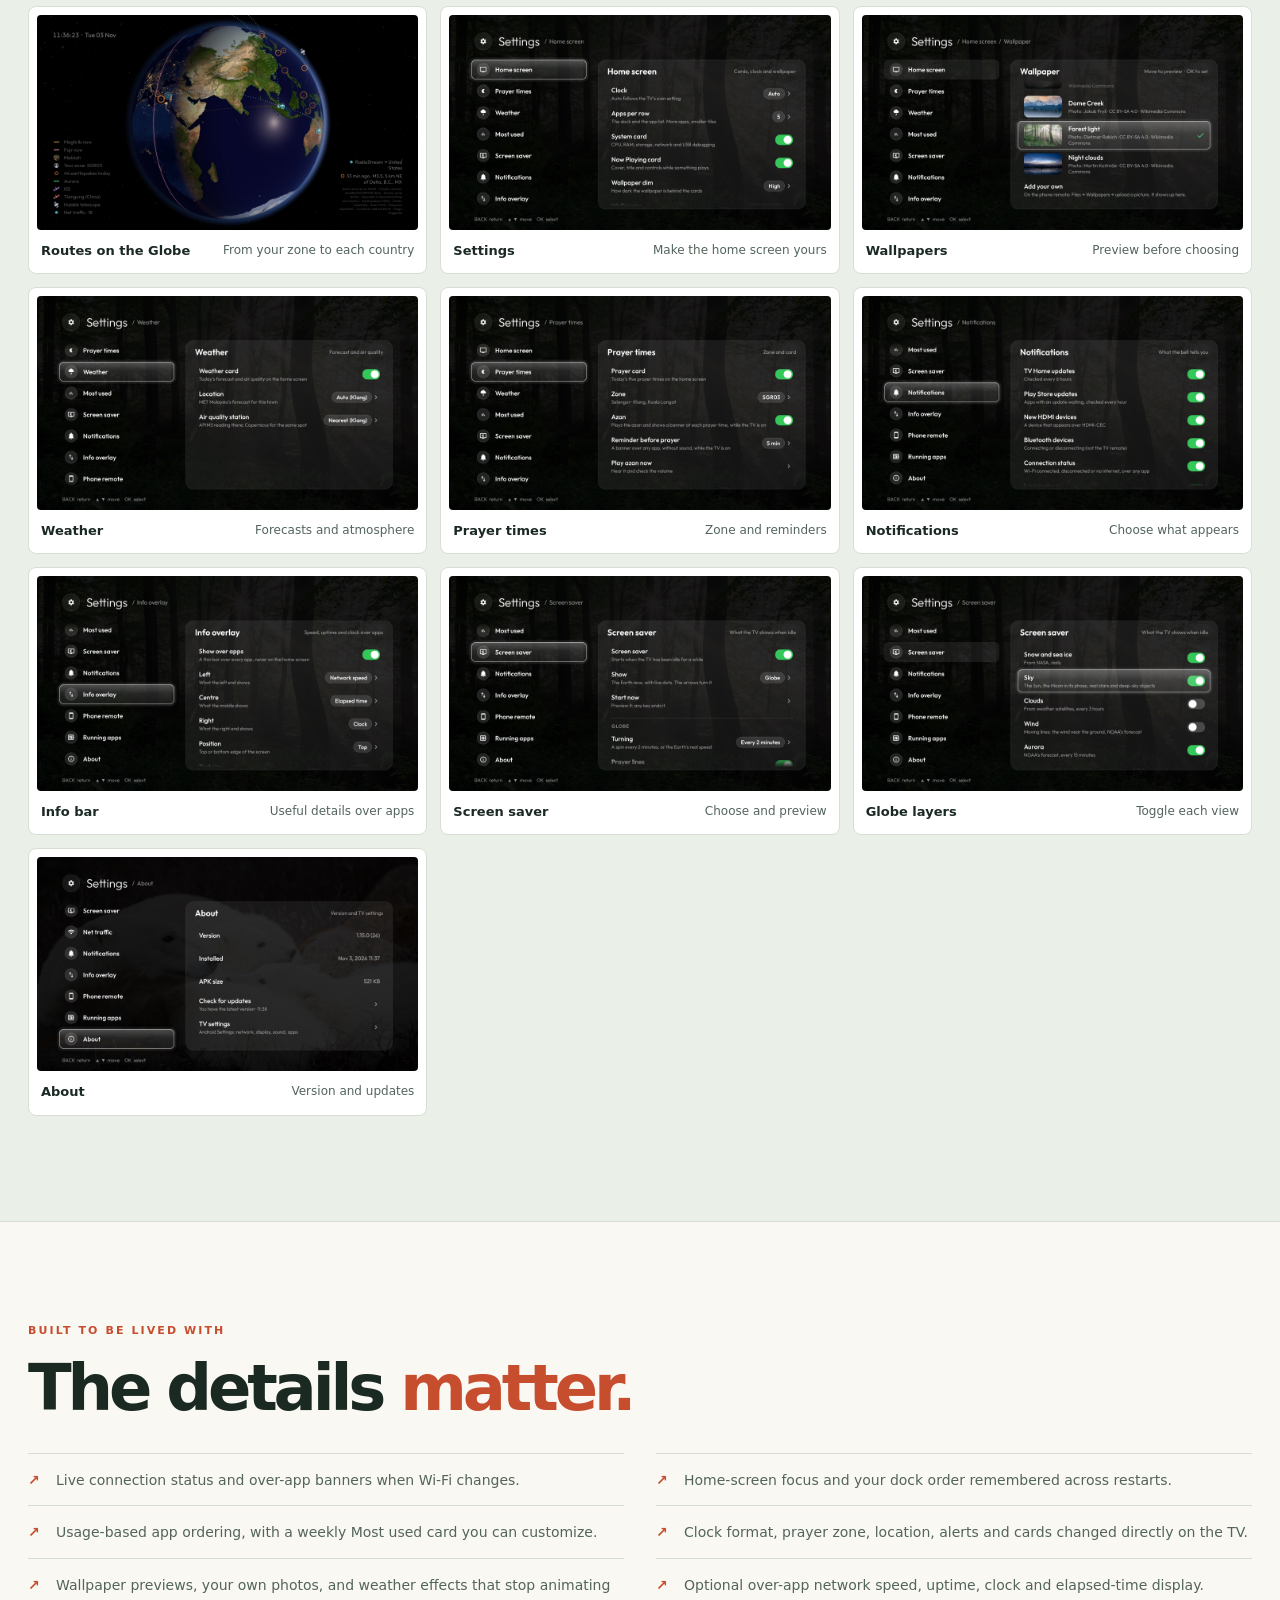
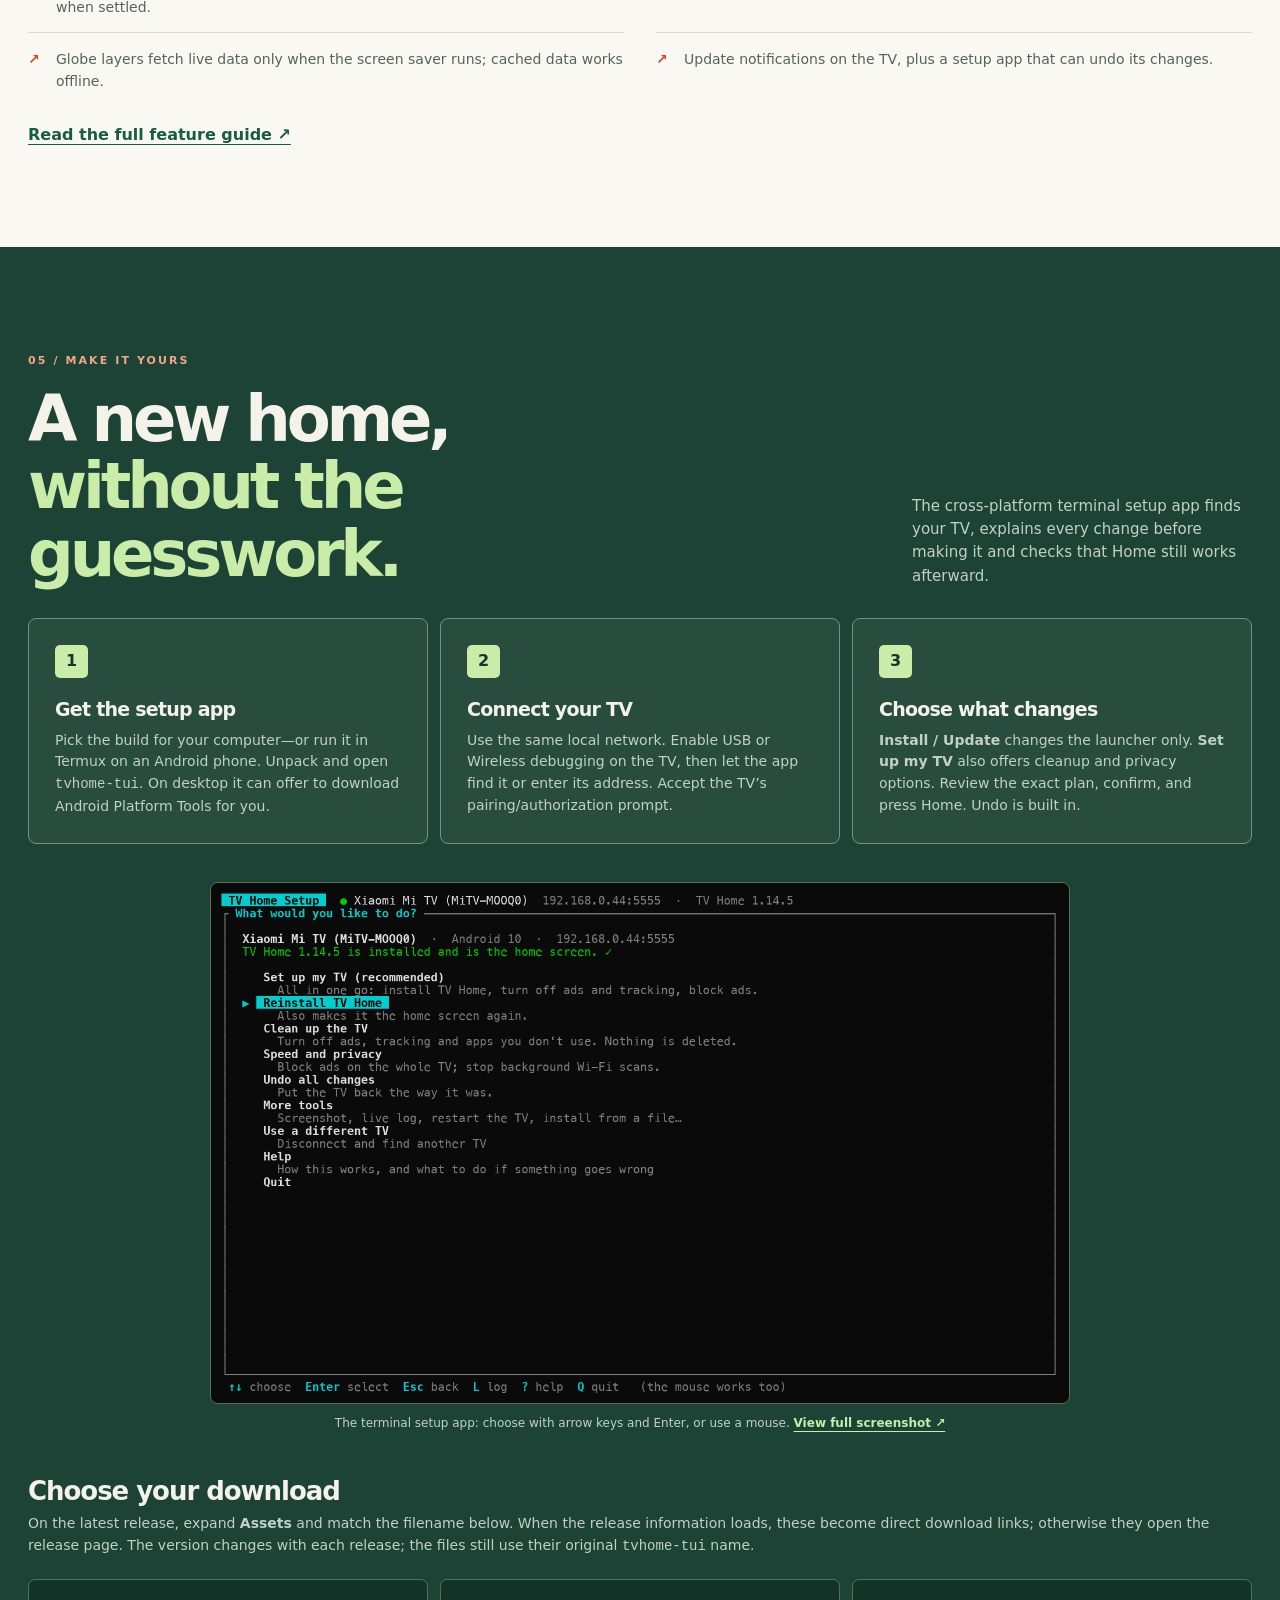
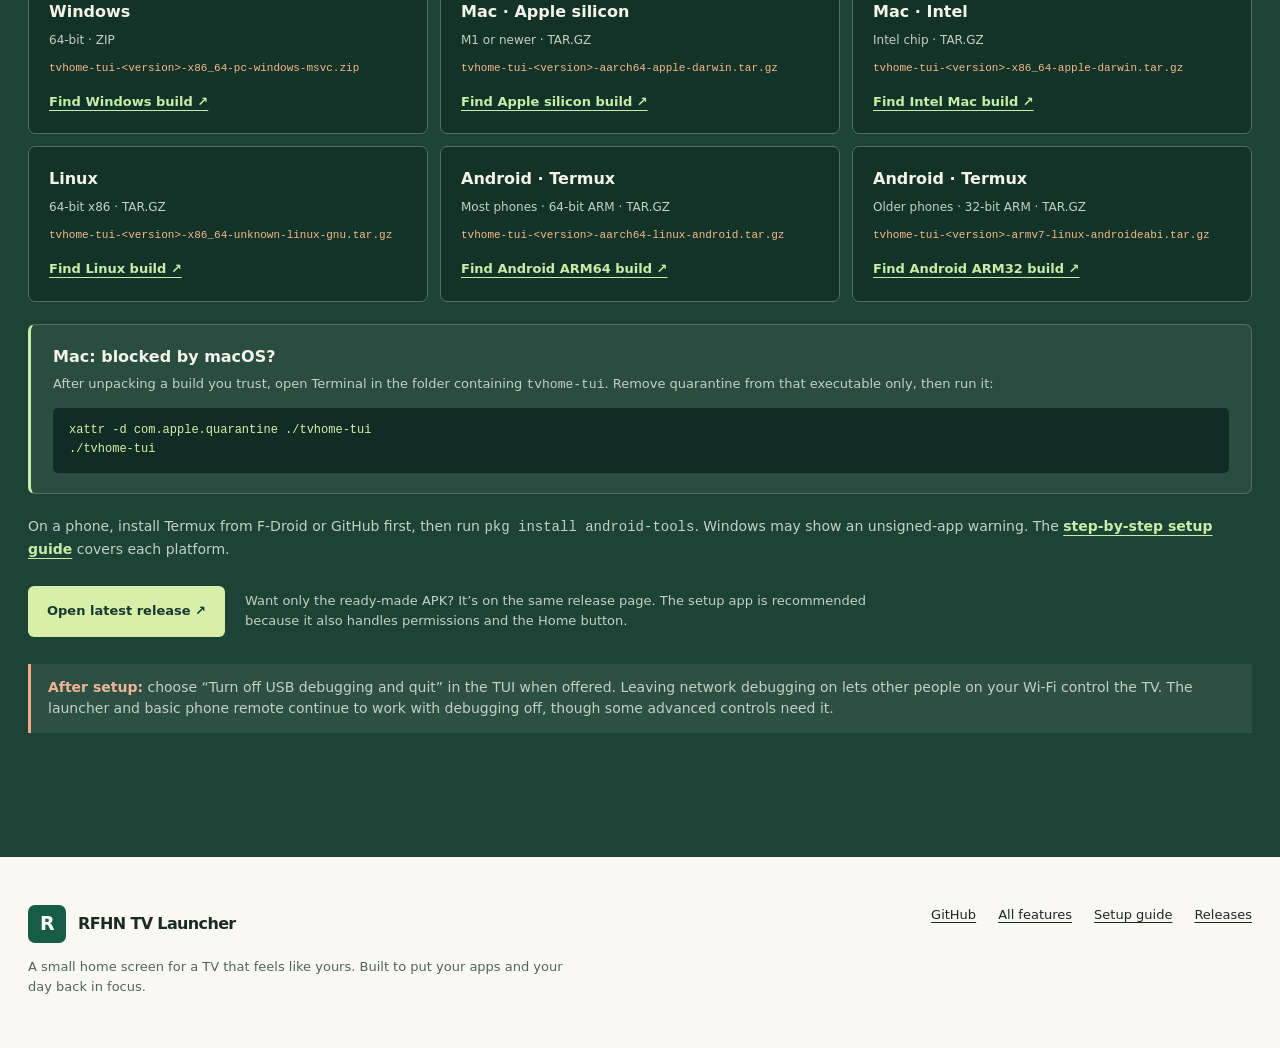
==== commit 0e91f178: "Implement Traffic Monitoring and Geo-location Features - Added TrafficGeo class for offline IP looku" ====
--- a/docs/index.html
+++ b/docs/index.html
@@ -70,6 +70,7 @@
         <article class="feature"><div class="icon" aria-hidden="true">◉</div><h3>Know your TV</h3><p>CPU clock, RAM, storage, uptime, Wi-Fi and debugging at a glance. The running-apps view shows what’s active and lets you close or hide apps.</p></article>
         <article class="feature"><div class="icon" aria-hidden="true">✦</div><h3>Quietly personal</h3><p>Bing’s daily photo, seven built-in wallpapers or your own. Choose which cards show, dim the wallpaper, set your clock and tune notifications—all in the TV’s Settings.</p></article>
         <article class="feature"><div class="icon" aria-hidden="true">↗</div><h3>Useful shortcuts</h3><p>Hold OK on the Settings gear to start the screen saver, set a sleep timer, sleep, restart or shut down (restart and shut down ask first). An Inputs menu for HDMI, AV and Live TV; a bell for launcher and Play Store updates, devices and low memory; connection alerts; and an optional info bar over apps.</p></article>
+        <article class="feature"><div class="icon" aria-hidden="true">⇄</div><h3>See where your TV connects <span class="new-tag">New</span></h3><p>Optional Net traffic monitor: which app reached which server and country, with the server’s name, protocol and data used—drawn as routes on the Globe. A local VPN on the TV itself: nothing is sent anywhere, nothing decrypted, history kept 30 minutes in memory.</p></article>
       </div>
     </section>
 
@@ -83,7 +84,7 @@
           <span class="eyebrow">02 / The world in motion</span>
           <h2 id="globe-title">Earth, as it is<br><em>right now.</em></h2>
           <p class="section-copy">Watch Earth in its real orientation and sunlight. Follow the Maghrib and Fajr lines, Makkah and your qibla, city lights, sun glint, aurora, earthquakes, live map edits and the actual orbits of the ISS, Tiangong and Hubble.</p>
-          <ul class="pill-list" aria-label="Optional Globe layers"><li>Sun &amp; Moon</li><li>Real stars</li><li>109 Messier objects</li><li>Clouds</li><li>Wind</li><li>Country spotlights</li><li>Snow &amp; sea ice</li></ul>
+          <ul class="pill-list" aria-label="Optional Globe layers"><li>Sun &amp; Moon</li><li>Real stars</li><li>109 Messier objects</li><li>Clouds</li><li>Wind</li><li>Country spotlights</li><li>Snow &amp; sea ice</li><li>Internet routes</li></ul>
           <p class="muted-note">Choose a 2-minute camera orbit or real-time Earth rotation; turn the view with your remote. Sky catalogues and some other layers download when first used, then stay available offline. Dim moving visuals help protect against burn-in.</p>
           <div class="inline-links"><a class="text-link" href="https://github.com/nullifye/RFHN-TV-Launcher/blob/master/docs/features.md#globe">Explore every layer ↗</a></div>
         </div>
@@ -125,6 +126,9 @@
         <figure><a class="image-link" href="running-apps-hide.jpg" target="_blank" rel="noopener"><img src="running-apps-hide.jpg" width="1920" height="1080" loading="lazy" alt="Hold OK menu for a running app, with hide, close and open actions"></a><figcaption><strong>Running app actions</strong><span>Hold OK for options</span></figcaption></figure>
         <figure><a class="image-link" href="dock-reorder.jpg" target="_blank" rel="noopener"><img src="dock-reorder.jpg" width="1920" height="1080" loading="lazy" alt="Hold OK menu for a dock app, including move and remove from dock"></a><figcaption><strong>Dock controls</strong><span>Arrange apps with the remote</span></figcaption></figure>
         <figure><a class="image-link" href="quick-actions.jpg" target="_blank" rel="noopener"><img src="quick-actions.jpg" width="1920" height="1080" loading="lazy" alt="Quick actions menu under the Settings gear: start screen saver, sleep timer, sleep now, restart and shut down"></a><figcaption><strong>Quick actions</strong><span>Hold OK on the gear</span></figcaption></figure>
+        <figure><a class="image-link" href="net-traffic.jpg" target="_blank" rel="noopener"><img src="net-traffic.jpg" width="1920" height="1080" loading="lazy" alt="Settings → Net traffic: Stop capture, Clear history and the latest connections, each with app, country, server name and data"></a><figcaption><strong>Net traffic</strong><span>Where apps connect</span></figcaption></figure>
+        <figure><a class="image-link" href="net-traffic-detail.jpg" target="_blank" rel="noopener"><img src="net-traffic-detail.jpg" width="1920" height="1080" loading="lazy" alt="One connection's details: app, package, server, address, protocol, request, country, time and data"></a><figcaption><strong>Connection details</strong><span>Server, package, data</span></figcaption></figure>
+        <figure><a class="image-link" href="net-traffic-globe.jpg" target="_blank" rel="noopener"><img src="net-traffic-globe.jpg" width="1920" height="1080" loading="lazy" alt="Globe screen saver with cyan dotted routes arcing from Malaysia to Europe, the United States and Australia, and Net traffic in the legend"></a><figcaption><strong>Routes on the Globe</strong><span>From your zone to each country</span></figcaption></figure>
         <figure><a class="image-link" href="settings.jpg" target="_blank" rel="noopener"><img src="settings.jpg" width="1920" height="1080" loading="lazy" alt="Launcher Settings with categories for home, prayer, weather and more"></a><figcaption><strong>Settings</strong><span>Make the home screen yours</span></figcaption></figure>
         <figure><a class="image-link" href="wallpapers.jpg" target="_blank" rel="noopener"><img src="wallpapers.jpg" width="1920" height="1080" loading="lazy" alt="Wallpaper picker showing built-in backgrounds and previews"></a><figcaption><strong>Wallpapers</strong><span>Preview before choosing</span></figcaption></figure>
         <figure><a class="image-link" href="settings-weather.jpg" target="_blank" rel="noopener"><img src="settings-weather.jpg" width="1920" height="1080" loading="lazy" alt="Weather settings including forecasts, air quality and weather effects"></a><figcaption><strong>Weather</strong><span>Forecasts and atmosphere</span></figcaption></figure>
@@ -133,7 +137,7 @@
         <figure><a class="image-link" href="settings-overlay.jpg" target="_blank" rel="noopener"><img src="settings-overlay.jpg" width="1920" height="1080" loading="lazy" alt="Optional info bar settings for an overlay over other apps"></a><figcaption><strong>Info bar</strong><span>Useful details over apps</span></figcaption></figure>
         <figure><a class="image-link" href="settings-screensaver.jpg" target="_blank" rel="noopener"><img src="settings-screensaver.jpg" width="1920" height="1080" loading="lazy" alt="Screen saver settings with selection, start now and Globe layers"></a><figcaption><strong>Screen saver</strong><span>Choose and preview</span></figcaption></figure>
         <figure><a class="image-link" href="settings-globe-layers.jpg" target="_blank" rel="noopener"><img src="settings-globe-layers.jpg" width="1920" height="1080" loading="lazy" alt="Globe screen saver layer switches in Settings"></a><figcaption><strong>Globe layers</strong><span>Toggle each view</span></figcaption></figure>
-        <figure><a class="image-link" href="settings-about.jpg" target="_blank" rel="noopener"><img src="settings-about.jpg" width="1920" height="1080" loading="lazy" alt="About page showing launcher version and APK size"></a><figcaption><strong>About</strong><span>Version and APK size</span></figcaption></figure>
+        <figure><a class="image-link" href="settings-about.jpg" target="_blank" rel="noopener"><img src="settings-about.jpg" width="1920" height="1080" loading="lazy" alt="About page showing version 1.15.0, install time, APK size, Check for updates and TV settings"></a><figcaption><strong>About</strong><span>Version and updates</span></figcaption></figure>
       </div>
     </div></section>
 
--- a/docs/site.css
+++ b/docs/site.css
@@ -74,6 +74,7 @@
 .section-intro { max-width: 760px; margin-bottom: 42px; }
 .section-intro > p:last-child, .section-copy { color: var(--muted); font-size: 16px; }
 .feature-grid { display: grid; grid-template-columns: repeat(3, 1fr); gap: 12px; }
+.new-tag { display: inline-block; margin-left: 6px; padding: 1px 7px; border-radius: 999px; background: var(--accent); color: #fff; font-size: 10px; font-weight: 800; letter-spacing: .08em; text-transform: uppercase; vertical-align: 2px; }
 .feature { padding: 29px; min-height: 240px; background: var(--paper); border: 1px solid var(--line); border-radius: 9px; }
 .feature .icon { display: grid; place-items: center; width: 41px; height: 41px; margin-bottom: 27px; border-radius: 6px; background: var(--soft); color: var(--green); font-size: 21px; }
 .feature h3 { margin-bottom: 10px; }
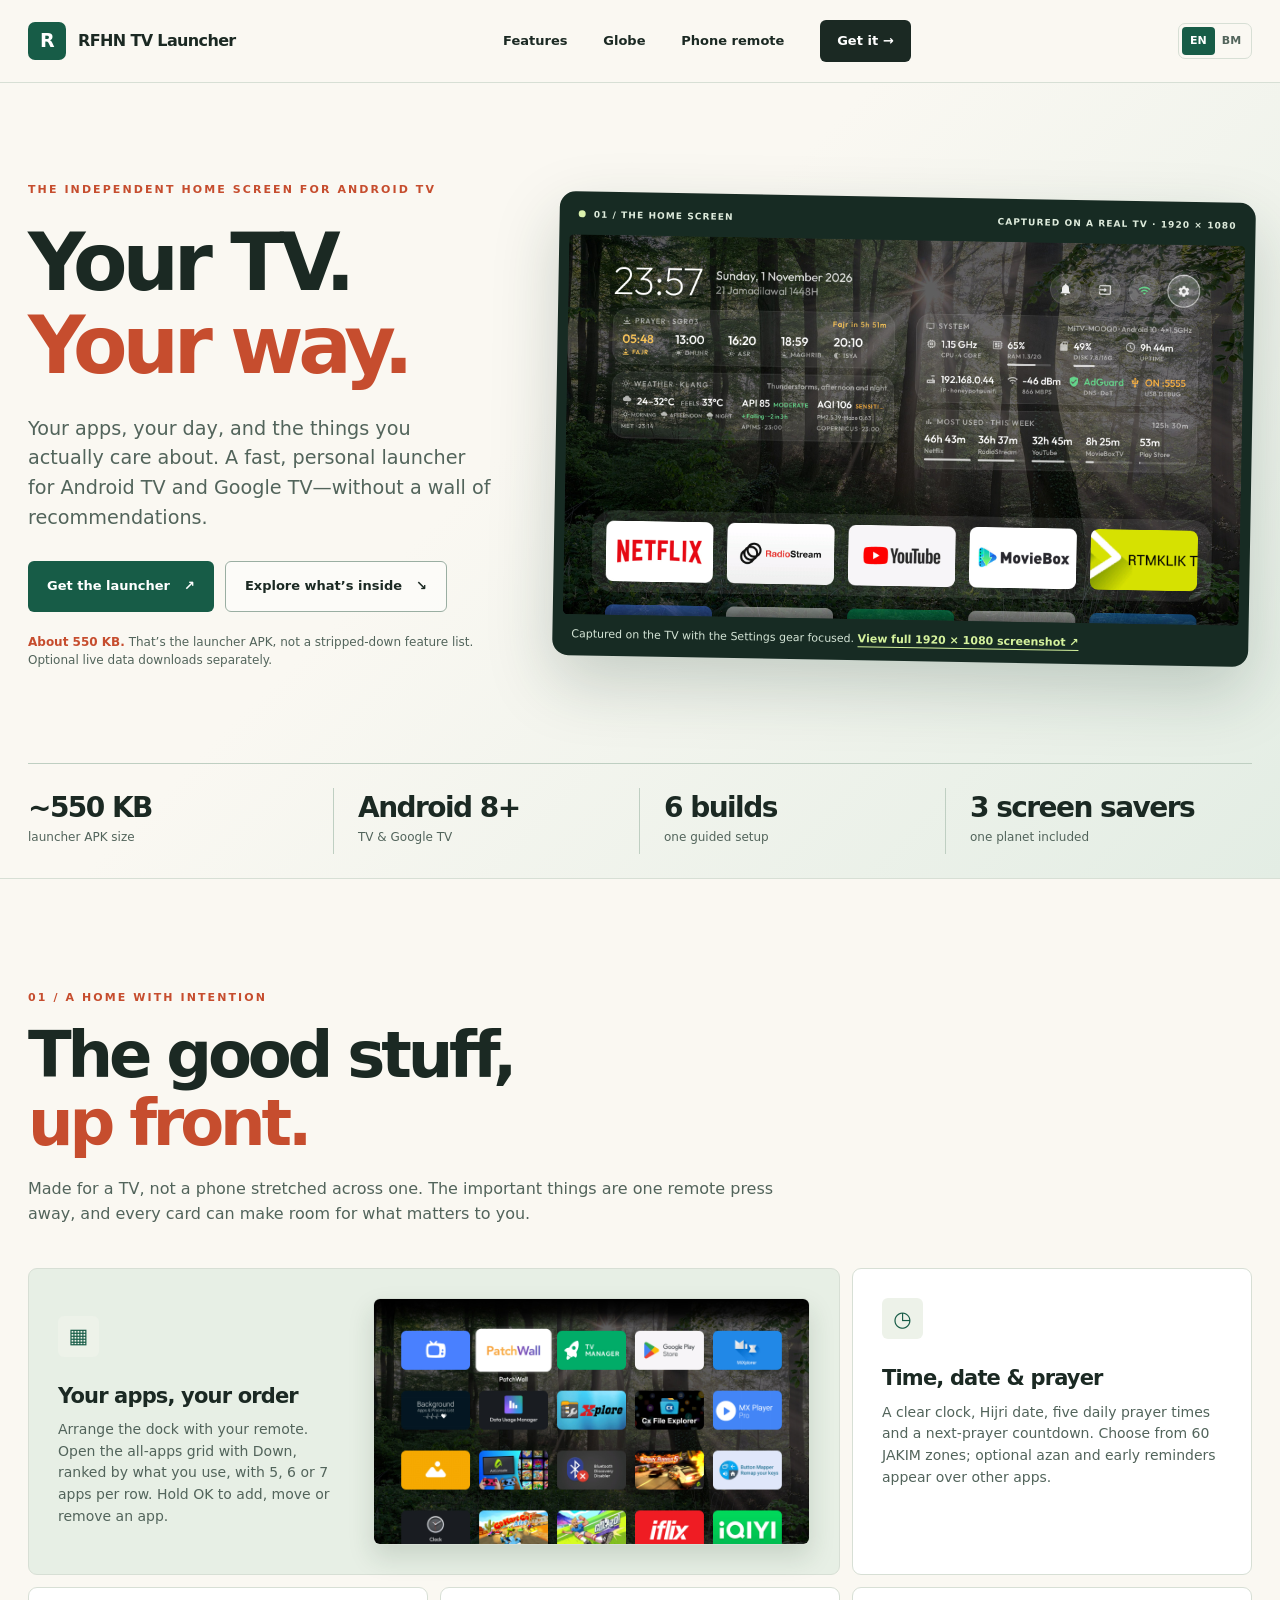
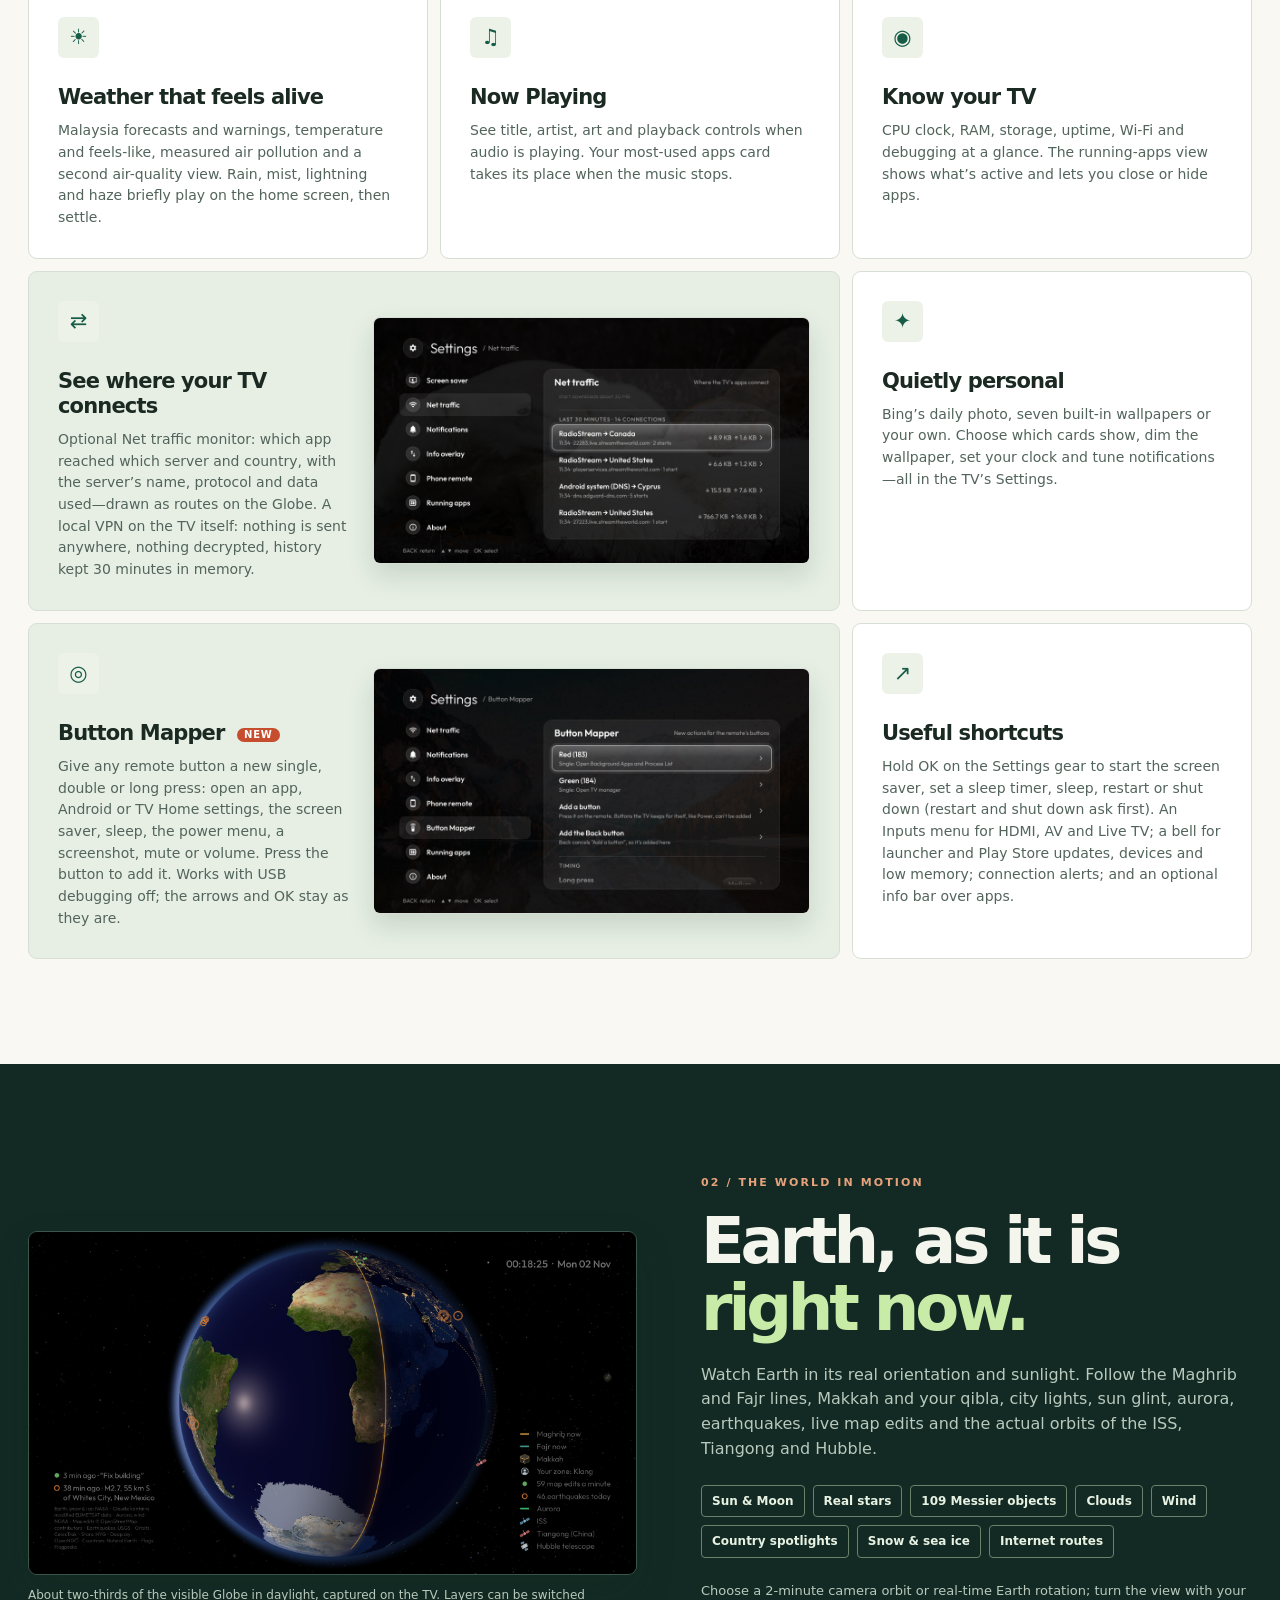
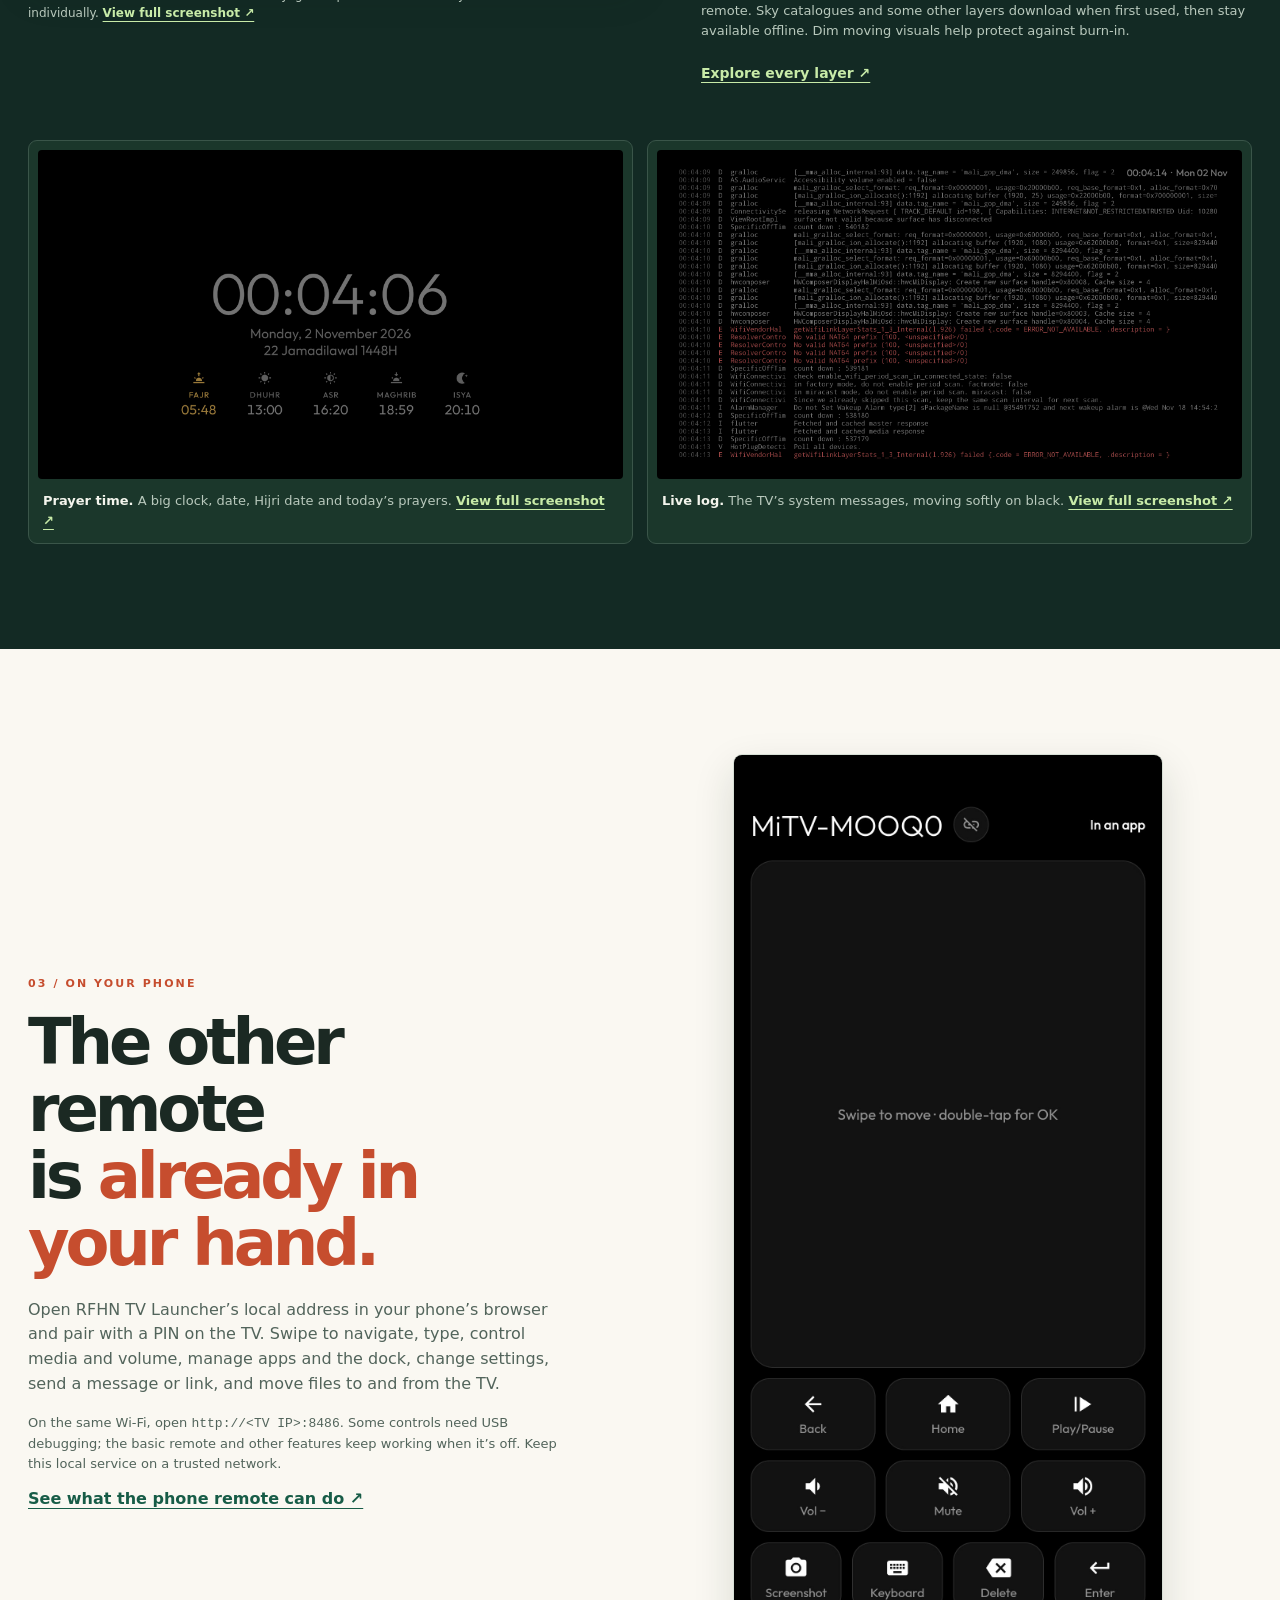
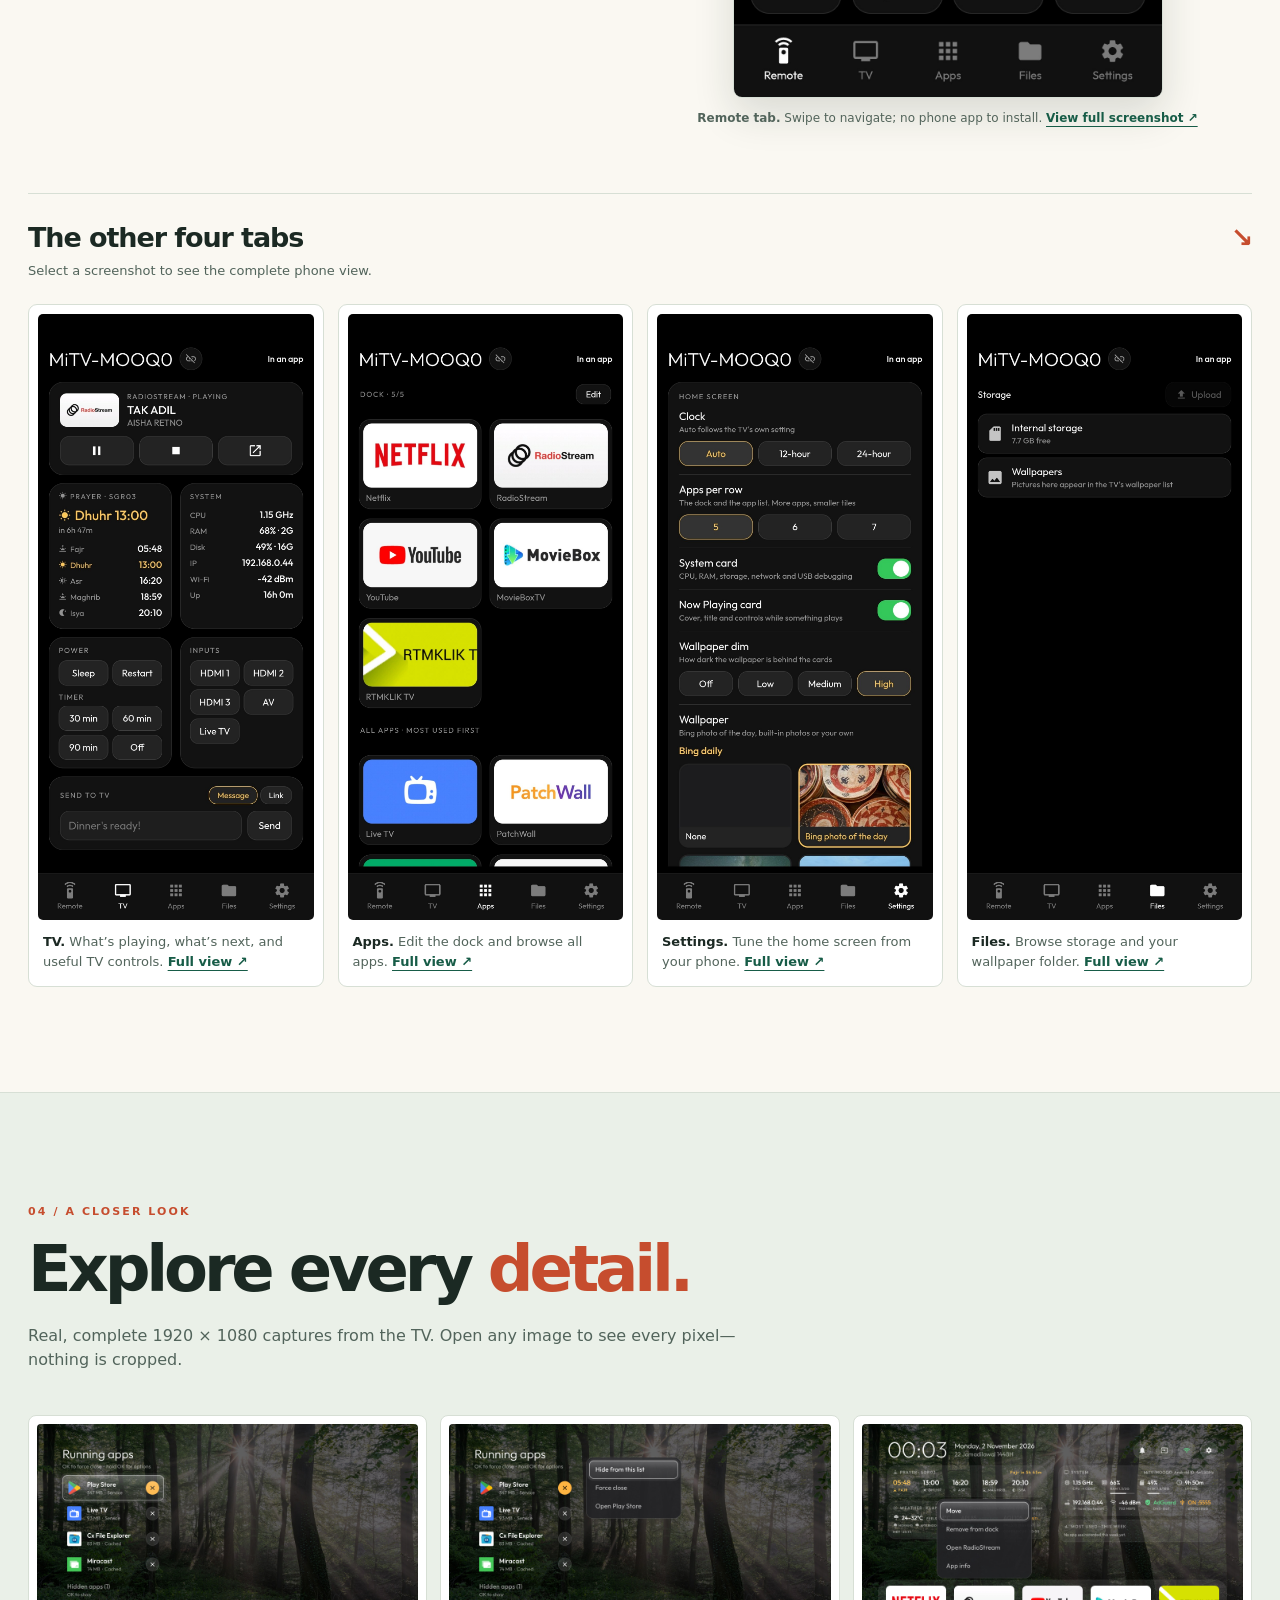
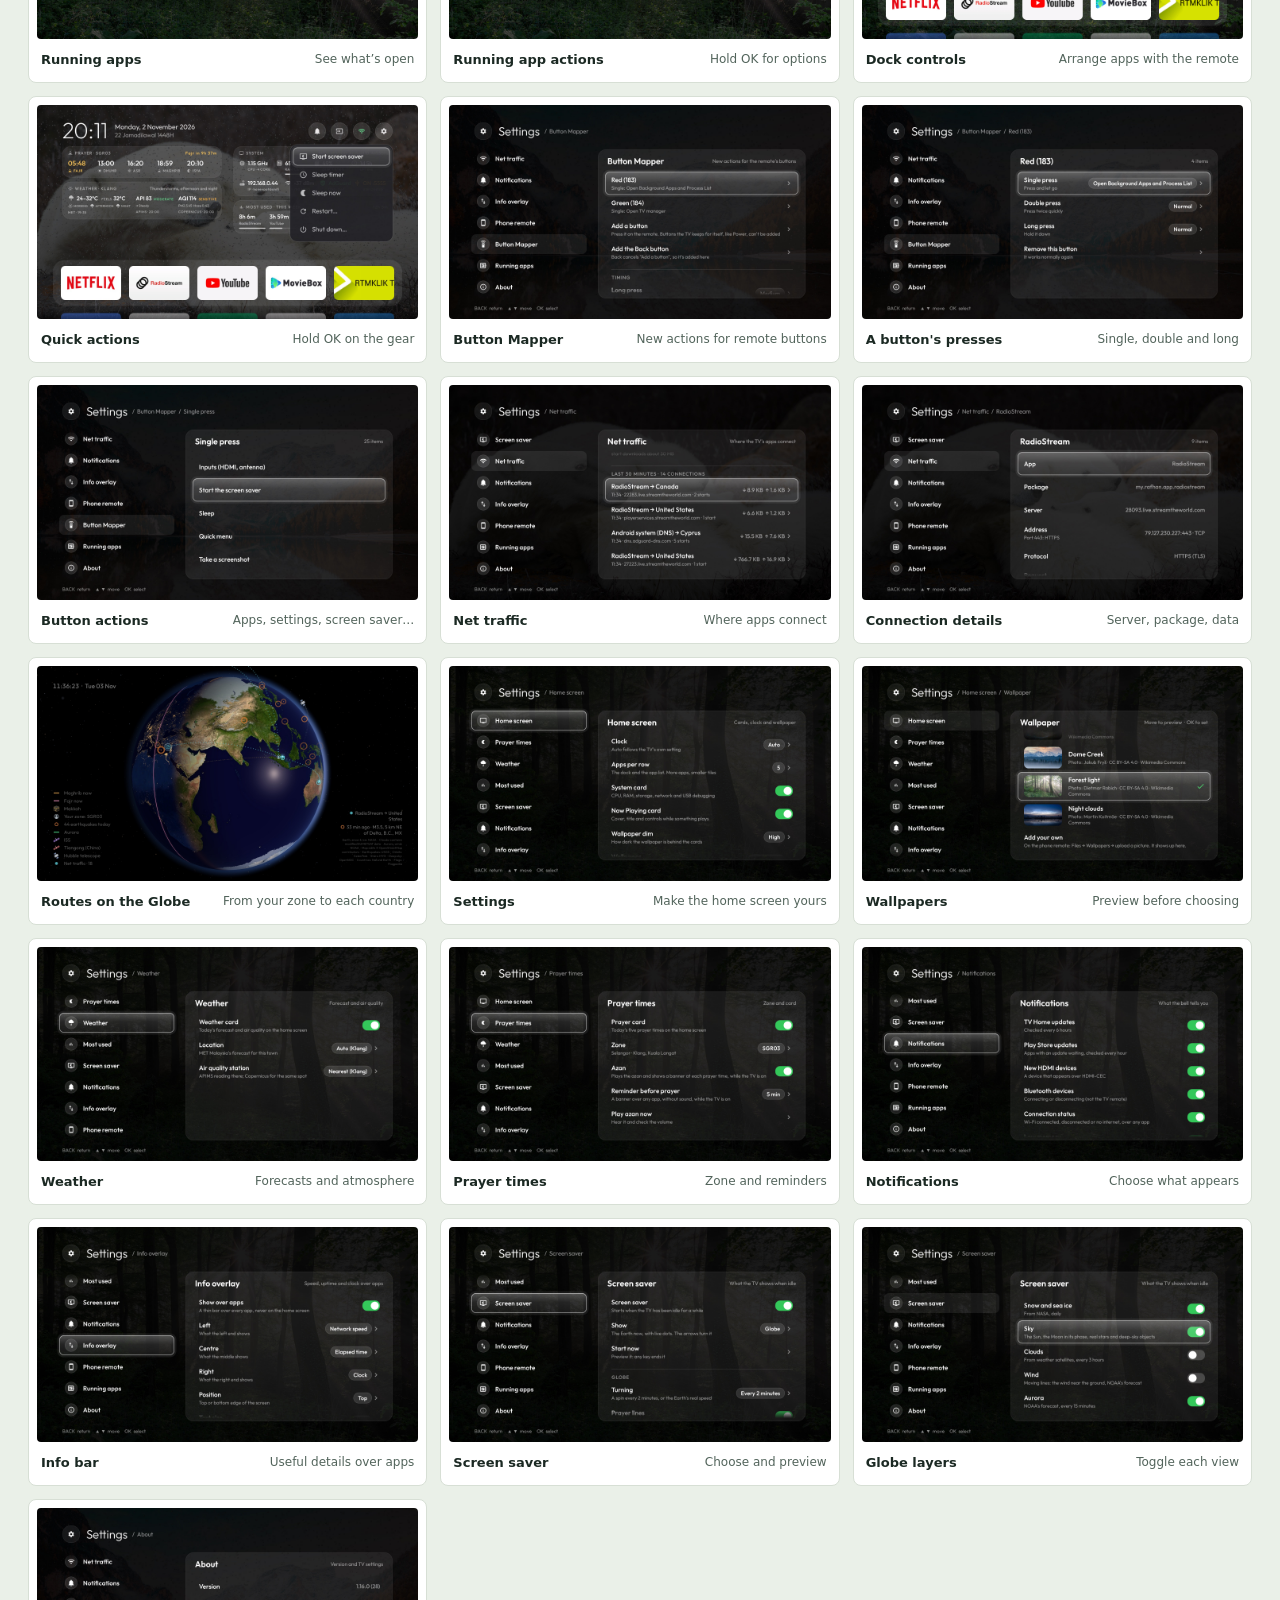
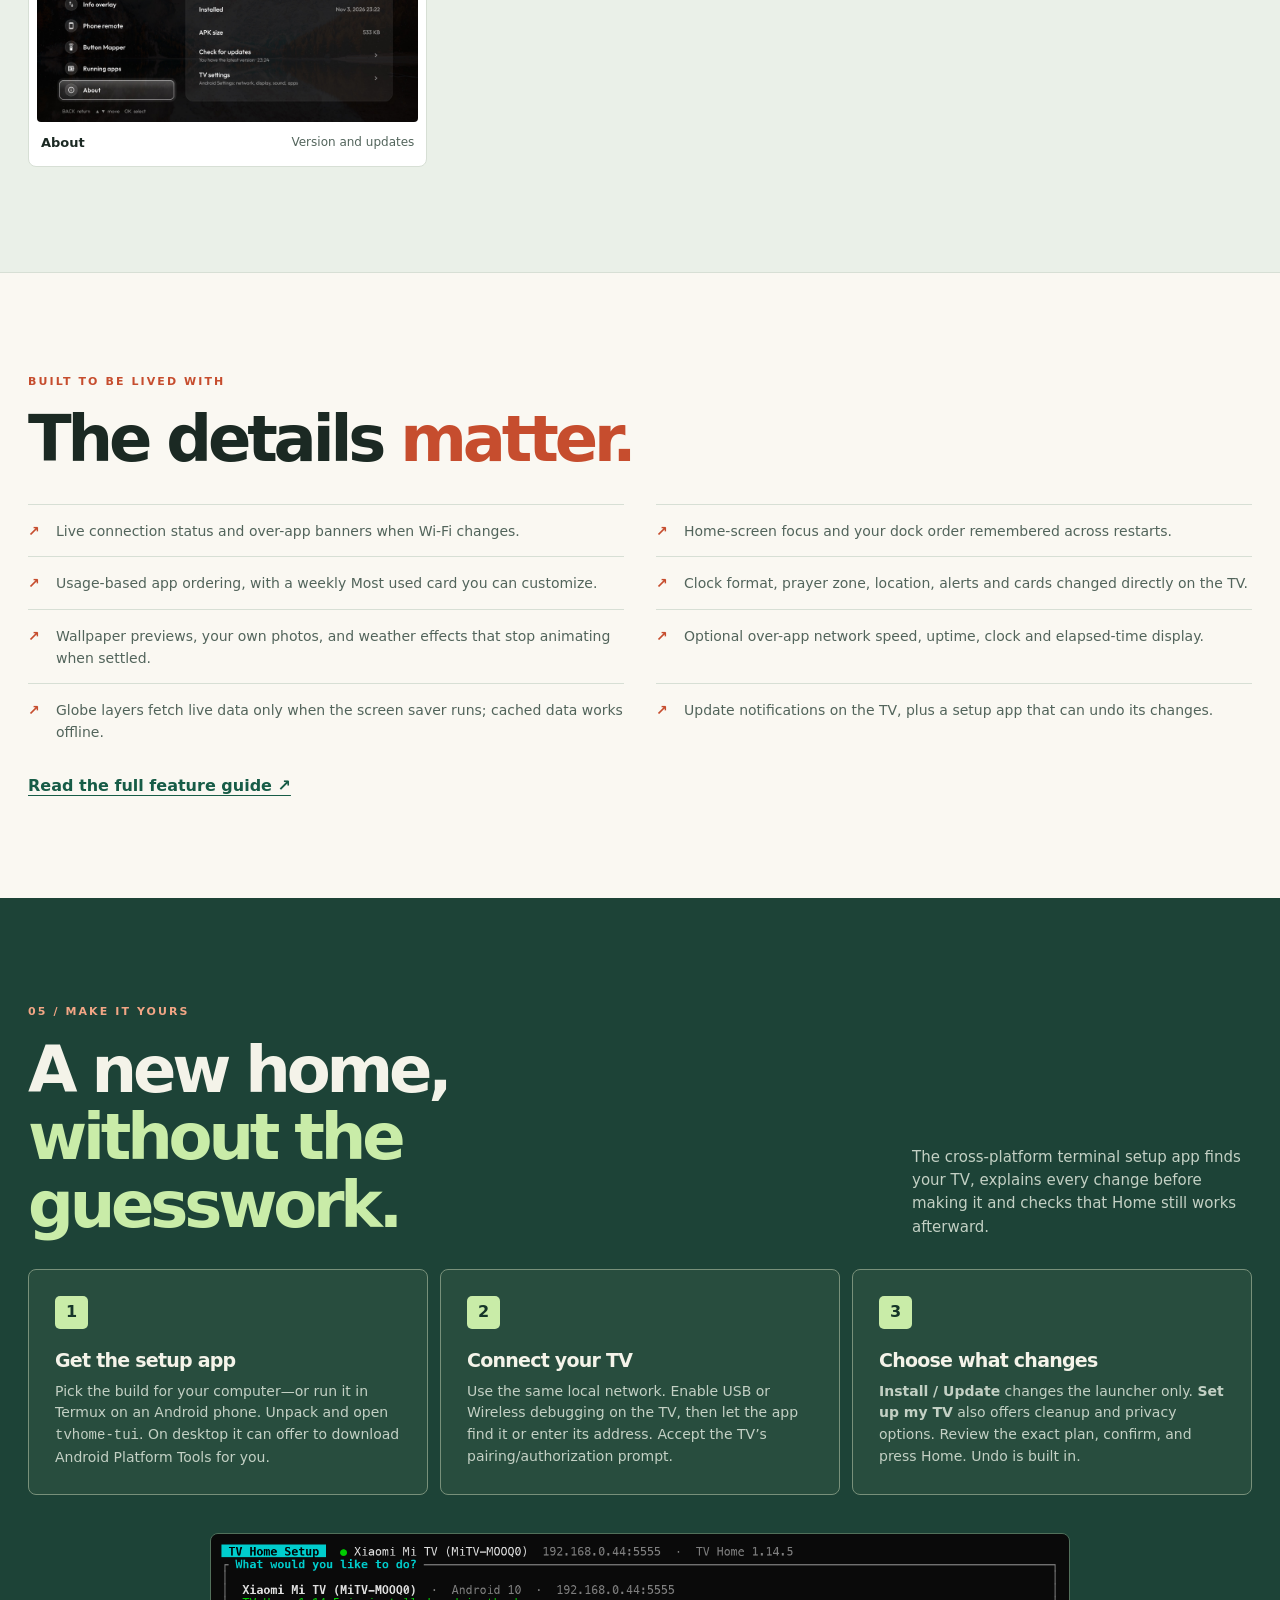
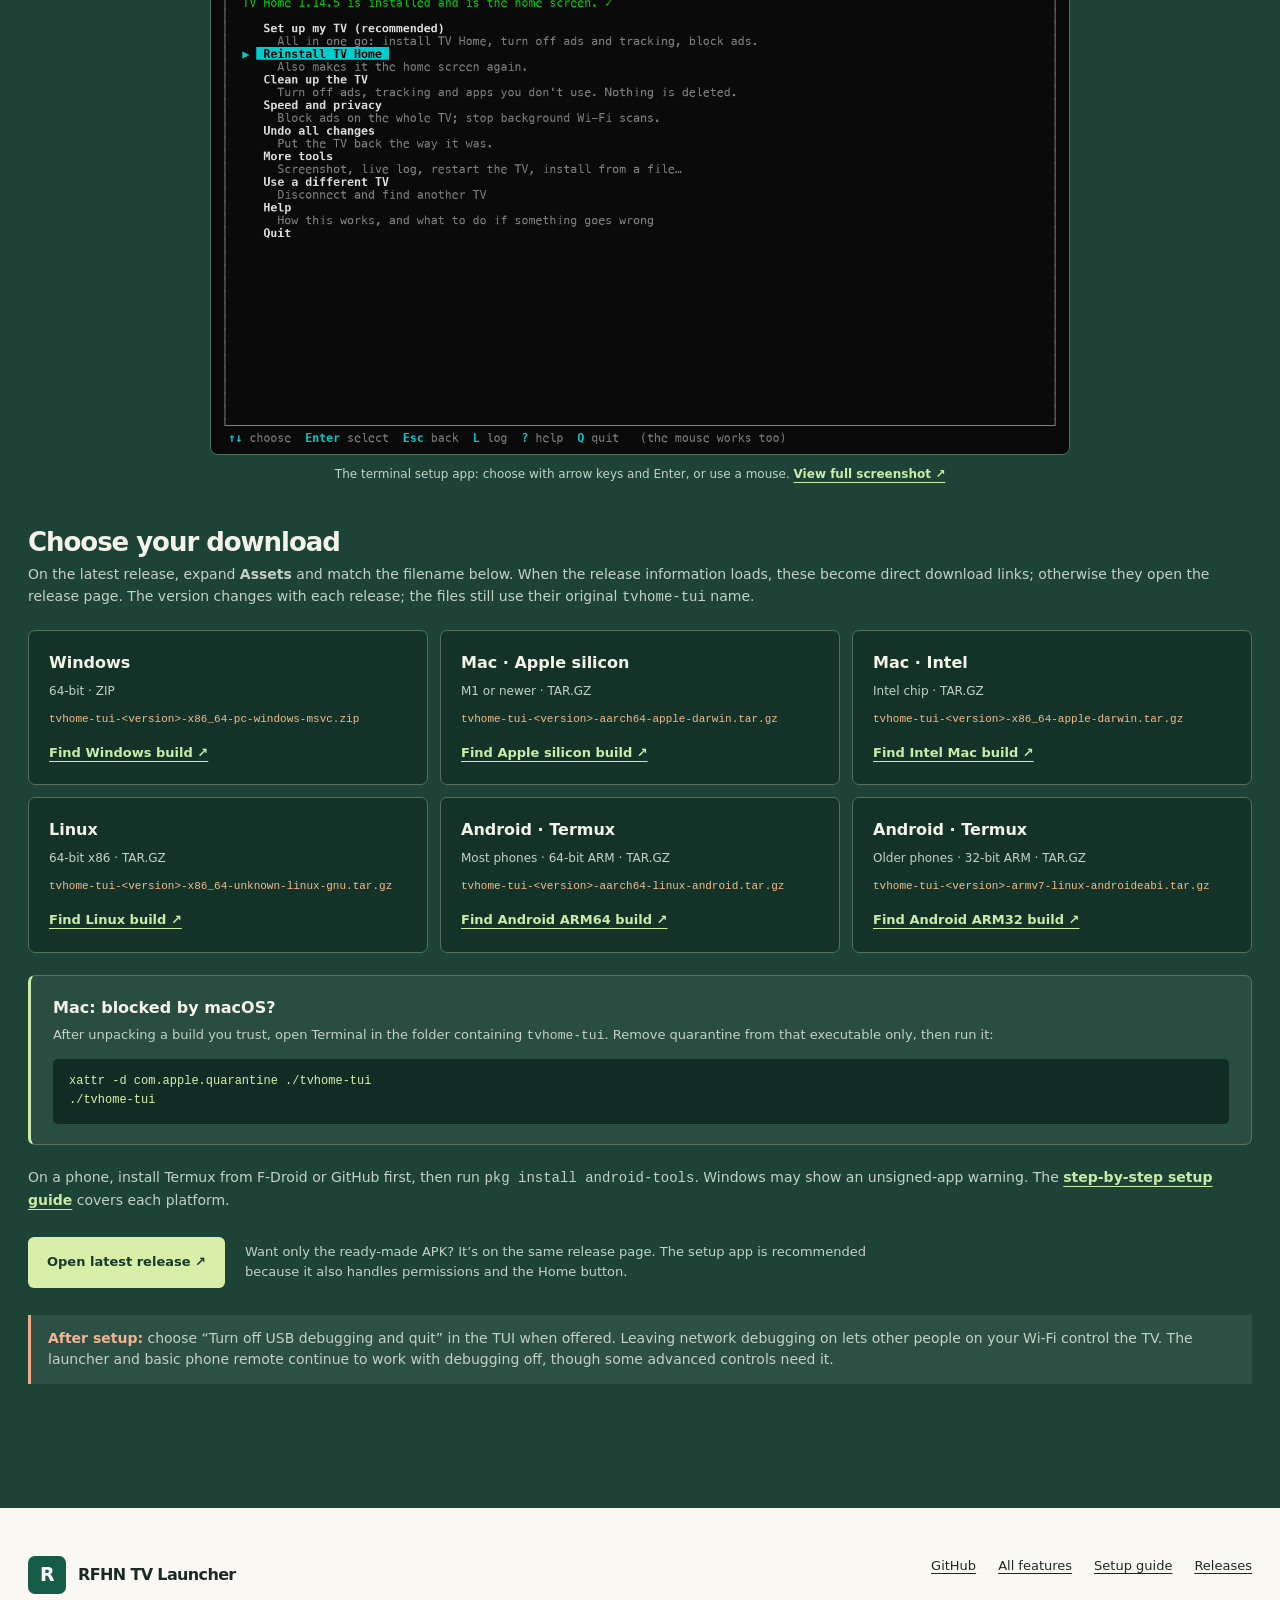
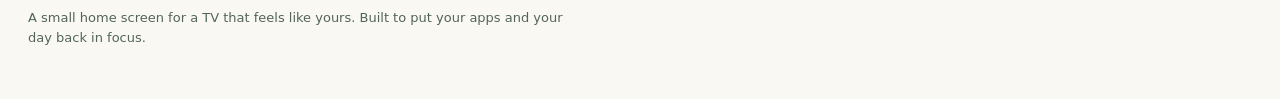
==== commit 24f72e2e: "feat: Implement Button Mapper functionality for remote control - Added a new category "Button Mapper" ====
--- a/docs/index.html
+++ b/docs/index.html
@@ -68,9 +68,16 @@
         <article class="feature"><div class="icon" aria-hidden="true">☀</div><h3>Weather that feels alive</h3><p>Malaysia forecasts and warnings, temperature and feels-like, measured air pollution and a second air-quality view. Rain, mist, lightning and haze briefly play on the home screen, then settle.</p></article>
         <article class="feature"><div class="icon" aria-hidden="true">♫</div><h3>Now Playing</h3><p>See title, artist, art and playback controls when audio is playing. Your most-used apps card takes its place when the music stops.</p></article>
         <article class="feature"><div class="icon" aria-hidden="true">◉</div><h3>Know your TV</h3><p>CPU clock, RAM, storage, uptime, Wi-Fi and debugging at a glance. The running-apps view shows what’s active and lets you close or hide apps.</p></article>
+        <article class="feature span-two">
+          <div><div class="icon" aria-hidden="true">⇄</div><h3>See where your TV connects</h3><p>Optional Net traffic monitor: which app reached which server and country, with the server’s name, protocol and data used—drawn as routes on the Globe. A local VPN on the TV itself: nothing is sent anywhere, nothing decrypted, history kept 30 minutes in memory.</p></div>
+          <a class="image-link" href="net-traffic.jpg" target="_blank" rel="noopener" aria-label="Open the complete Net traffic screenshot"><img src="net-traffic.jpg" width="1920" height="1080" loading="lazy" alt="Settings → Net traffic: the latest connections, each with app, country, server name and data"></a>
+        </article>
         <article class="feature"><div class="icon" aria-hidden="true">✦</div><h3>Quietly personal</h3><p>Bing’s daily photo, seven built-in wallpapers or your own. Choose which cards show, dim the wallpaper, set your clock and tune notifications—all in the TV’s Settings.</p></article>
+        <article class="feature span-two">
+          <div><div class="icon" aria-hidden="true">◎</div><h3>Button Mapper <span class="new-tag">New</span></h3><p>Give any remote button a new single, double or long press: open an app, Android or TV Home settings, the screen saver, sleep, the power menu, a screenshot, mute or volume. Press the button to add it. Works with USB debugging off; the arrows and OK stay as they are.</p></div>
+          <a class="image-link" href="button-mapper.jpg" target="_blank" rel="noopener" aria-label="Open the complete Button Mapper screenshot"><img src="button-mapper.jpg" width="1920" height="1080" loading="lazy" alt="Settings → Button Mapper: the Red (183) and Green (184) buttons, each opening an app, with Add a button and the timing options"></a>
+        </article>
         <article class="feature"><div class="icon" aria-hidden="true">↗</div><h3>Useful shortcuts</h3><p>Hold OK on the Settings gear to start the screen saver, set a sleep timer, sleep, restart or shut down (restart and shut down ask first). An Inputs menu for HDMI, AV and Live TV; a bell for launcher and Play Store updates, devices and low memory; connection alerts; and an optional info bar over apps.</p></article>
-        <article class="feature"><div class="icon" aria-hidden="true">⇄</div><h3>See where your TV connects <span class="new-tag">New</span></h3><p>Optional Net traffic monitor: which app reached which server and country, with the server’s name, protocol and data used—drawn as routes on the Globe. A local VPN on the TV itself: nothing is sent anywhere, nothing decrypted, history kept 30 minutes in memory.</p></article>
       </div>
     </section>
 
@@ -126,6 +133,9 @@
         <figure><a class="image-link" href="running-apps-hide.jpg" target="_blank" rel="noopener"><img src="running-apps-hide.jpg" width="1920" height="1080" loading="lazy" alt="Hold OK menu for a running app, with hide, close and open actions"></a><figcaption><strong>Running app actions</strong><span>Hold OK for options</span></figcaption></figure>
         <figure><a class="image-link" href="dock-reorder.jpg" target="_blank" rel="noopener"><img src="dock-reorder.jpg" width="1920" height="1080" loading="lazy" alt="Hold OK menu for a dock app, including move and remove from dock"></a><figcaption><strong>Dock controls</strong><span>Arrange apps with the remote</span></figcaption></figure>
         <figure><a class="image-link" href="quick-actions.jpg" target="_blank" rel="noopener"><img src="quick-actions.jpg" width="1920" height="1080" loading="lazy" alt="Quick actions menu under the Settings gear: start screen saver, sleep timer, sleep now, restart and shut down"></a><figcaption><strong>Quick actions</strong><span>Hold OK on the gear</span></figcaption></figure>
+        <figure><a class="image-link" href="button-mapper.jpg" target="_blank" rel="noopener"><img src="button-mapper.jpg" width="1920" height="1080" loading="lazy" alt="Settings → Button Mapper: the Red (183) and Green (184) buttons with their actions, Add a button, Add the Back button and timing"></a><figcaption><strong>Button Mapper</strong><span>New actions for remote buttons</span></figcaption></figure>
+        <figure><a class="image-link" href="button-mapper-button.jpg" target="_blank" rel="noopener"><img src="button-mapper-button.jpg" width="1920" height="1080" loading="lazy" alt="The Red (183) button's page: single press opens an app, double and long press Normal, and Remove this button"></a><figcaption><strong>A button's presses</strong><span>Single, double and long</span></figcaption></figure>
+        <figure><a class="image-link" href="button-mapper-actions.jpg" target="_blank" rel="noopener"><img src="button-mapper-actions.jpg" width="1920" height="1080" loading="lazy" alt="Actions for a press: Inputs, Start the screen saver, Sleep, Quick menu, Take a screenshot and more"></a><figcaption><strong>Button actions</strong><span>Apps, settings, screen saver…</span></figcaption></figure>
         <figure><a class="image-link" href="net-traffic.jpg" target="_blank" rel="noopener"><img src="net-traffic.jpg" width="1920" height="1080" loading="lazy" alt="Settings → Net traffic: Stop capture, Clear history and the latest connections, each with app, country, server name and data"></a><figcaption><strong>Net traffic</strong><span>Where apps connect</span></figcaption></figure>
         <figure><a class="image-link" href="net-traffic-detail.jpg" target="_blank" rel="noopener"><img src="net-traffic-detail.jpg" width="1920" height="1080" loading="lazy" alt="One connection's details: app, package, server, address, protocol, request, country, time and data"></a><figcaption><strong>Connection details</strong><span>Server, package, data</span></figcaption></figure>
         <figure><a class="image-link" href="net-traffic-globe.jpg" target="_blank" rel="noopener"><img src="net-traffic-globe.jpg" width="1920" height="1080" loading="lazy" alt="Globe screen saver with cyan dotted routes arcing from Malaysia to Europe, the United States and Australia, and Net traffic in the legend"></a><figcaption><strong>Routes on the Globe</strong><span>From your zone to each country</span></figcaption></figure>
@@ -137,7 +147,7 @@
         <figure><a class="image-link" href="settings-overlay.jpg" target="_blank" rel="noopener"><img src="settings-overlay.jpg" width="1920" height="1080" loading="lazy" alt="Optional info bar settings for an overlay over other apps"></a><figcaption><strong>Info bar</strong><span>Useful details over apps</span></figcaption></figure>
         <figure><a class="image-link" href="settings-screensaver.jpg" target="_blank" rel="noopener"><img src="settings-screensaver.jpg" width="1920" height="1080" loading="lazy" alt="Screen saver settings with selection, start now and Globe layers"></a><figcaption><strong>Screen saver</strong><span>Choose and preview</span></figcaption></figure>
         <figure><a class="image-link" href="settings-globe-layers.jpg" target="_blank" rel="noopener"><img src="settings-globe-layers.jpg" width="1920" height="1080" loading="lazy" alt="Globe screen saver layer switches in Settings"></a><figcaption><strong>Globe layers</strong><span>Toggle each view</span></figcaption></figure>
-        <figure><a class="image-link" href="settings-about.jpg" target="_blank" rel="noopener"><img src="settings-about.jpg" width="1920" height="1080" loading="lazy" alt="About page showing version 1.15.0, install time, APK size, Check for updates and TV settings"></a><figcaption><strong>About</strong><span>Version and updates</span></figcaption></figure>
+        <figure><a class="image-link" href="settings-about.jpg" target="_blank" rel="noopener"><img src="settings-about.jpg" width="1920" height="1080" loading="lazy" alt="About page showing version 1.16.0, install time, APK size, Check for updates and TV settings"></a><figcaption><strong>About</strong><span>Version and updates</span></figcaption></figure>
       </div>
     </div></section>
 
--- a/docs/site.css
+++ b/docs/site.css
@@ -73,7 +73,7 @@
 .section { padding: 105px 0; }
 .section-intro { max-width: 760px; margin-bottom: 42px; }
 .section-intro > p:last-child, .section-copy { color: var(--muted); font-size: 16px; }
-.feature-grid { display: grid; grid-template-columns: repeat(3, 1fr); gap: 12px; }
+.feature-grid { display: grid; grid-template-columns: repeat(3, 1fr); grid-auto-flow: dense; gap: 12px; }
 .new-tag { display: inline-block; margin-left: 6px; padding: 1px 7px; border-radius: 999px; background: var(--accent); color: #fff; font-size: 10px; font-weight: 800; letter-spacing: .08em; text-transform: uppercase; vertical-align: 2px; }
 .feature { padding: 29px; min-height: 240px; background: var(--paper); border: 1px solid var(--line); border-radius: 9px; }
 .feature .icon { display: grid; place-items: center; width: 41px; height: 41px; margin-bottom: 27px; border-radius: 6px; background: var(--soft); color: var(--green); font-size: 21px; }
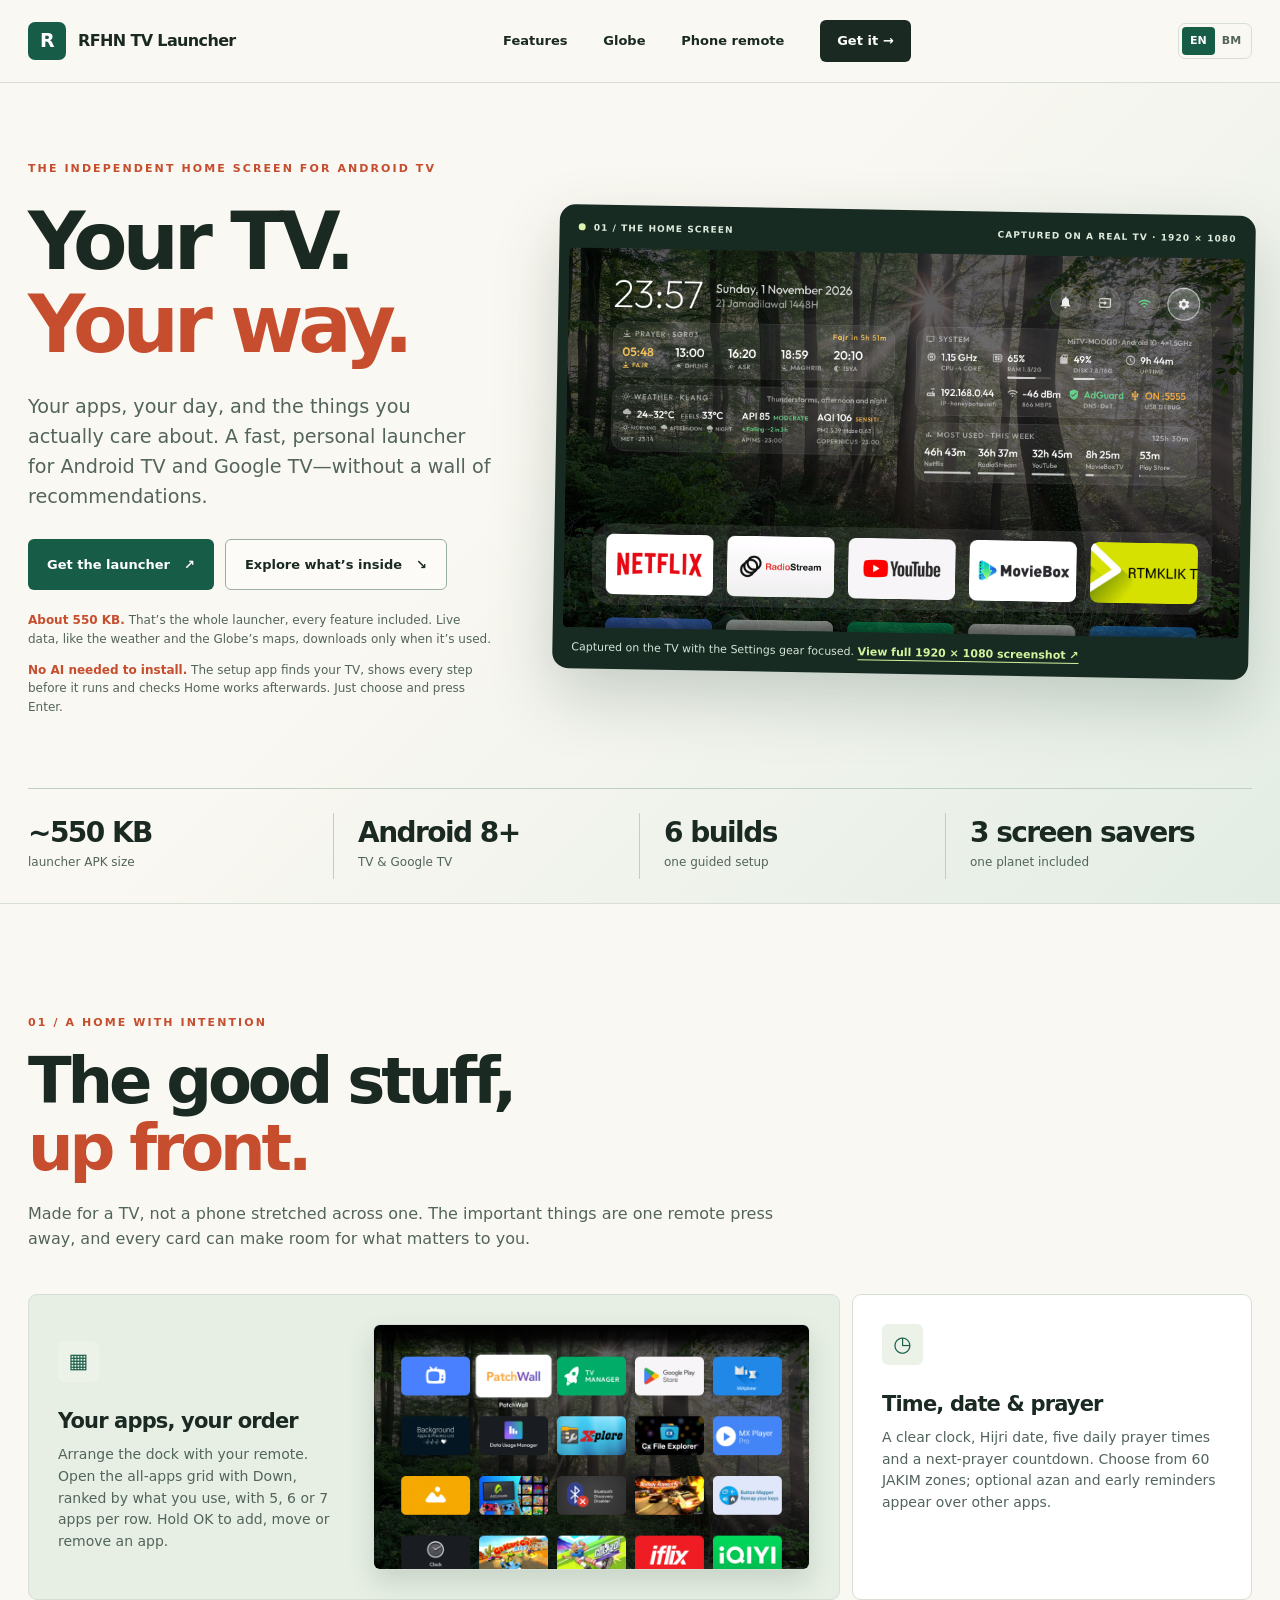
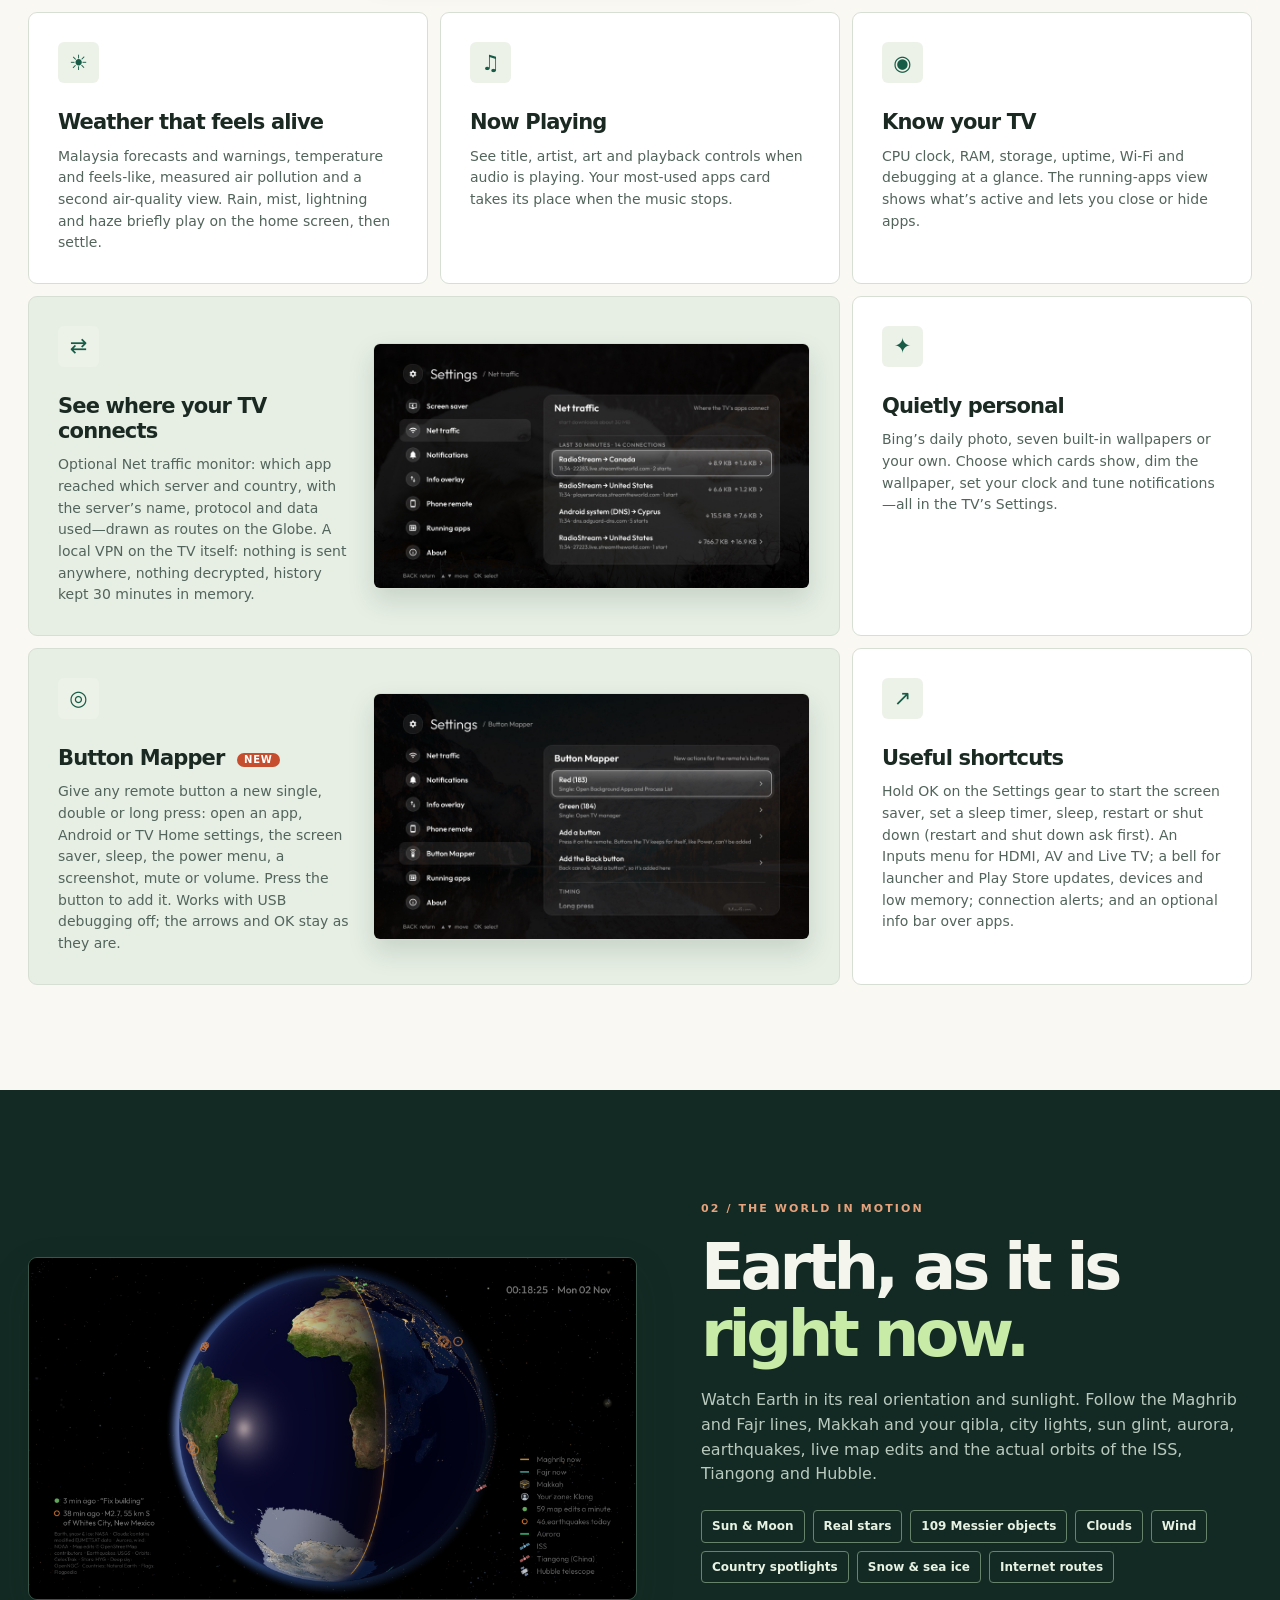
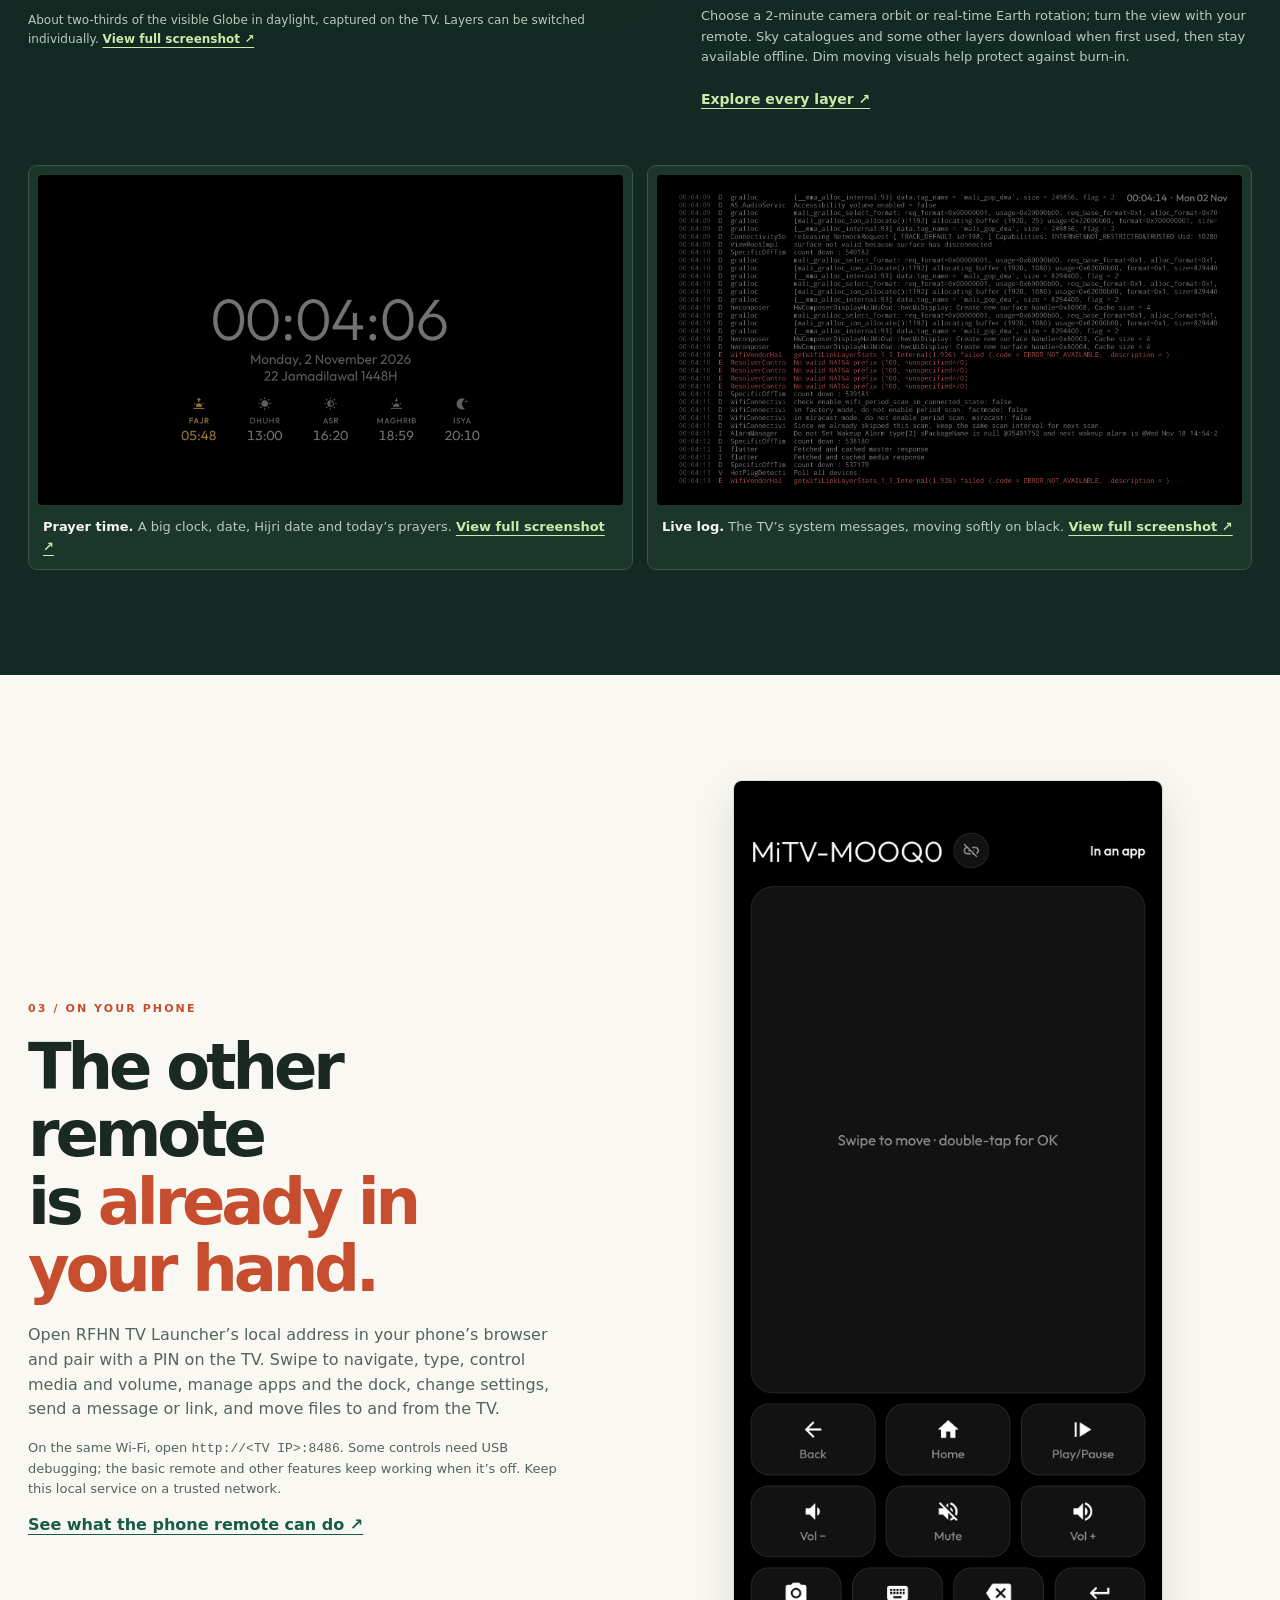
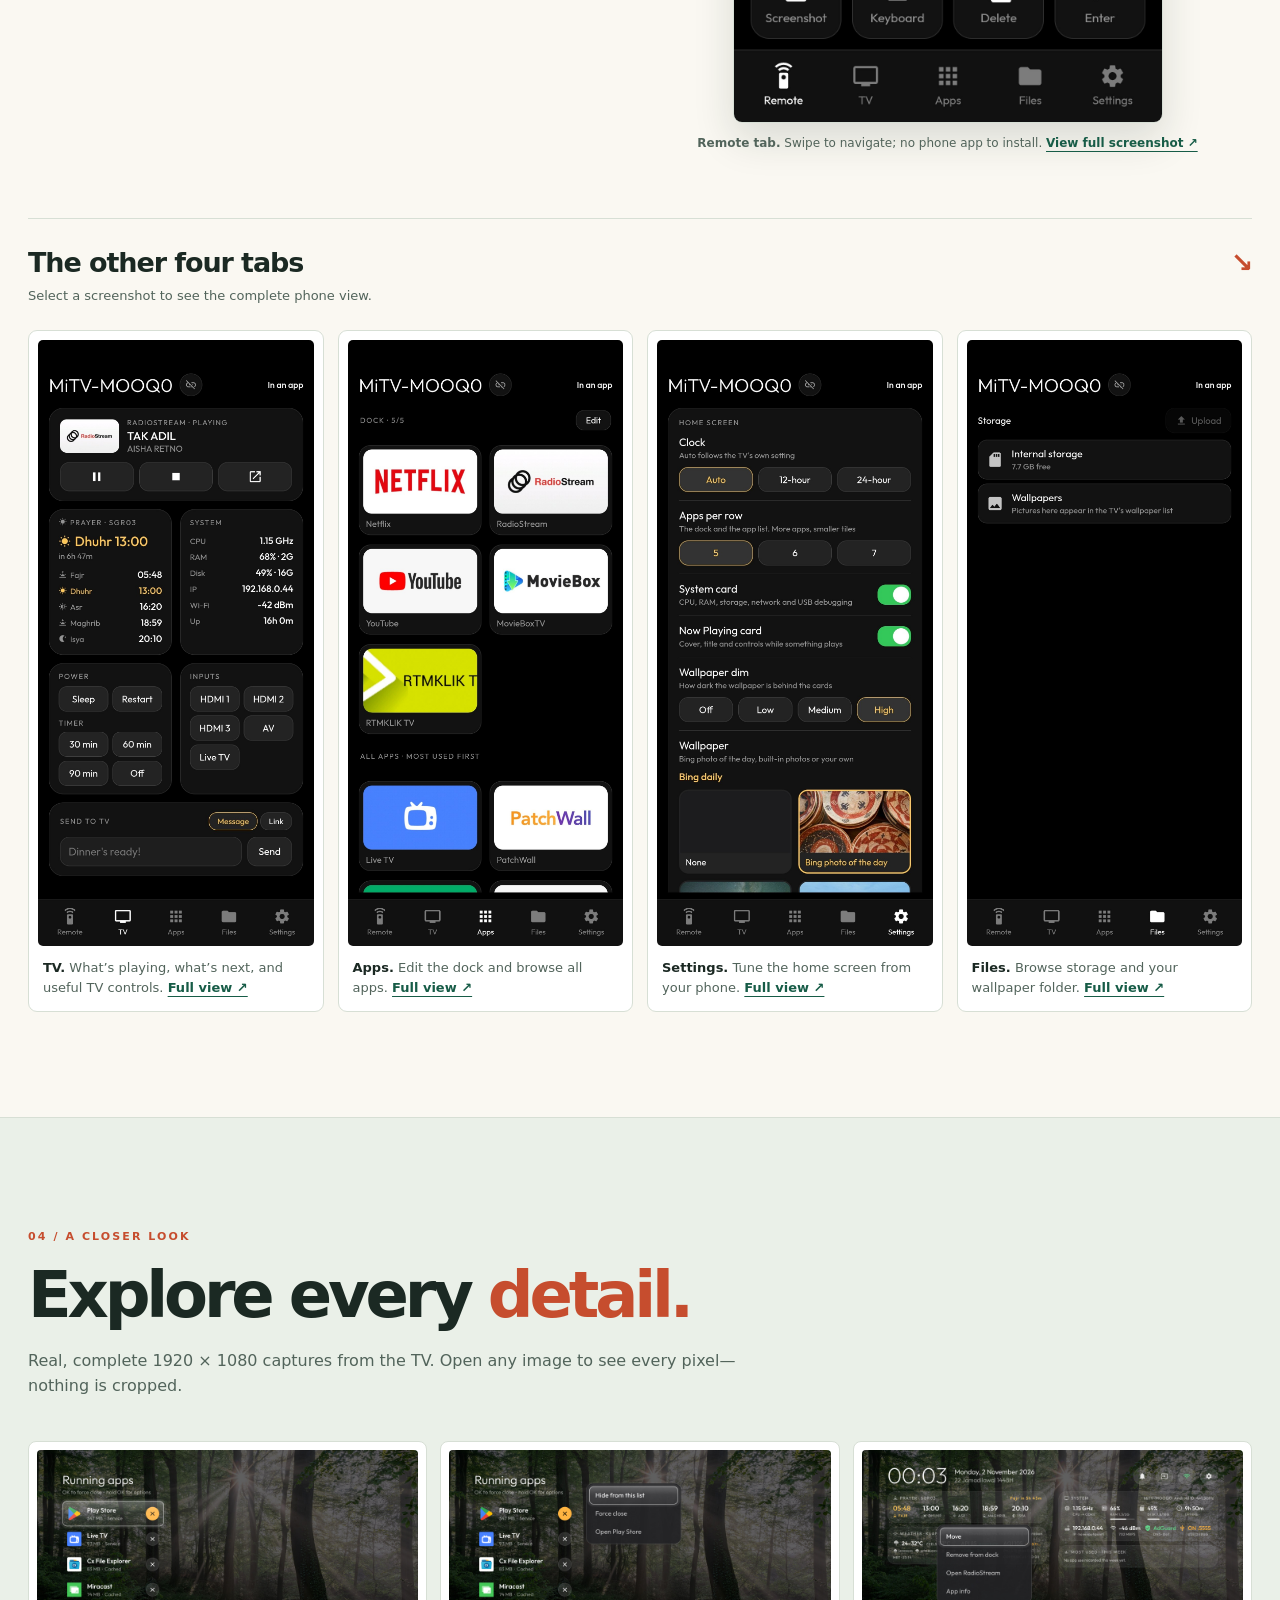
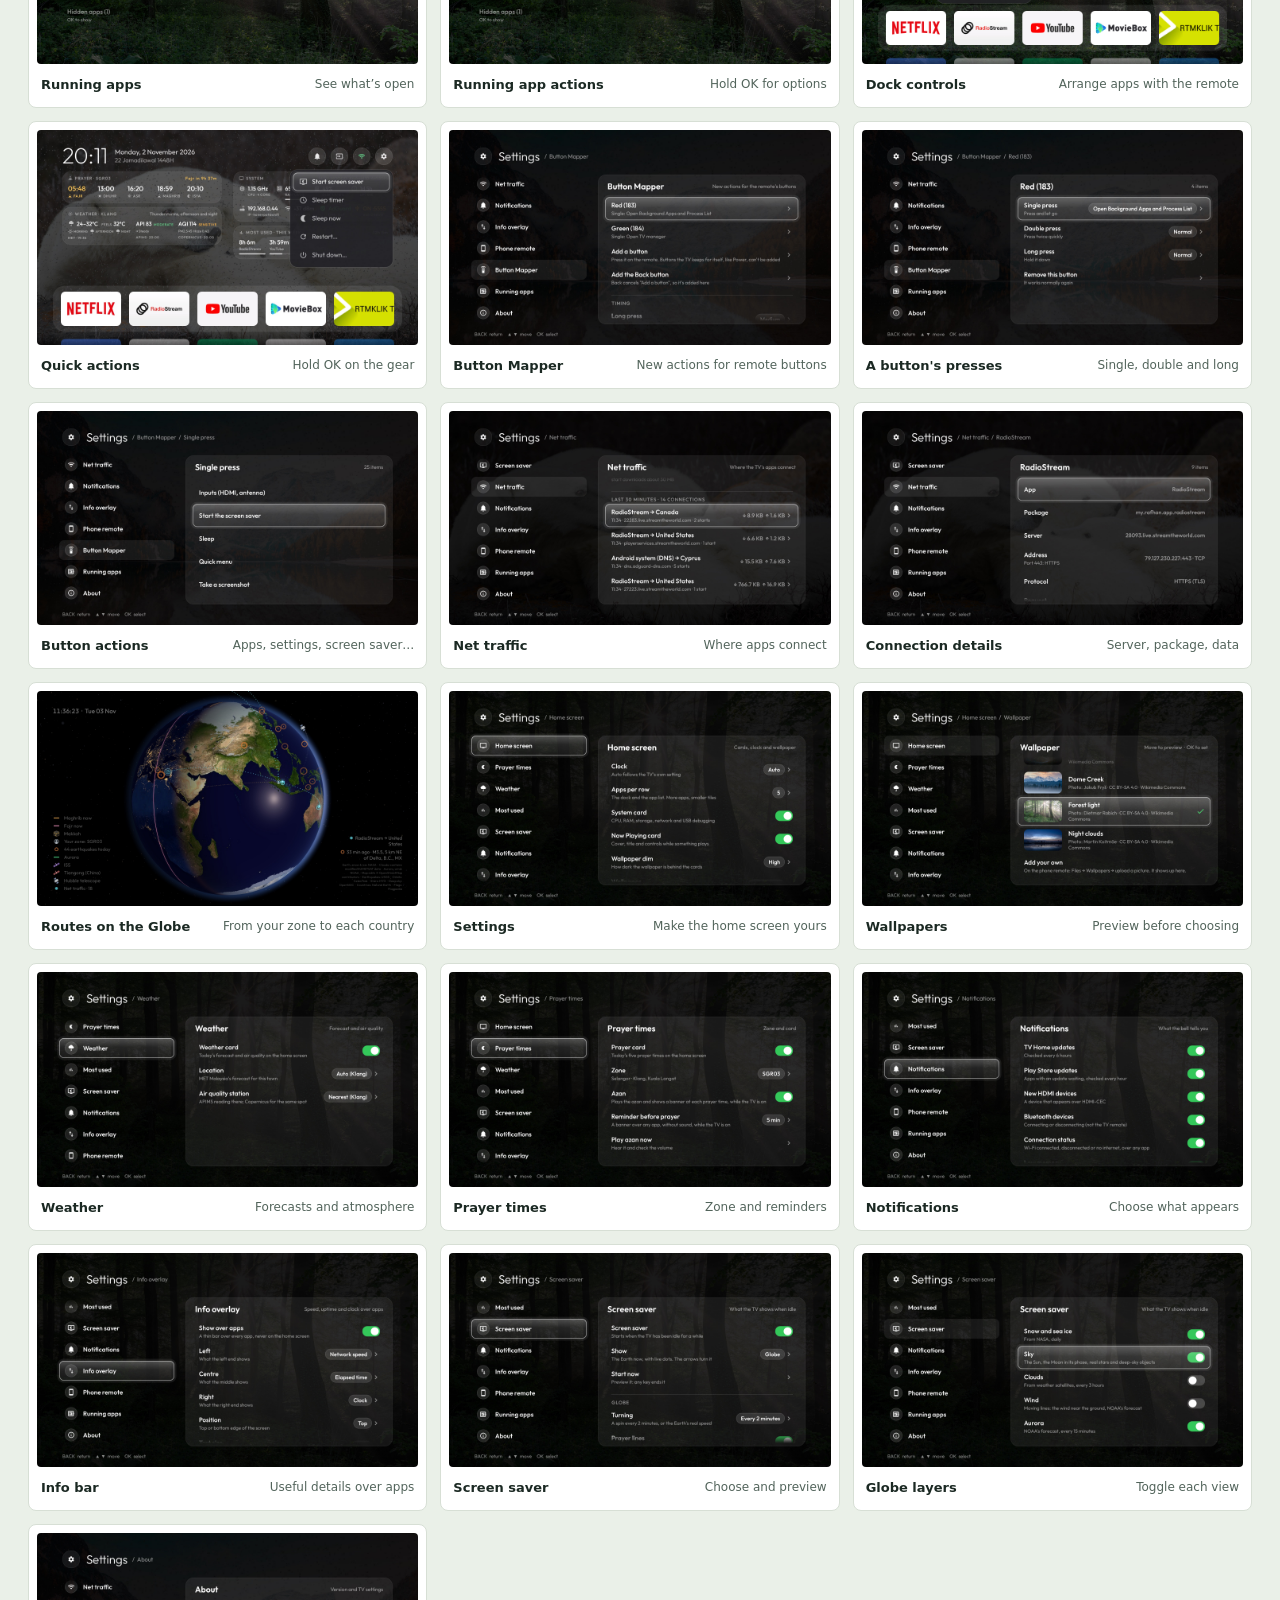
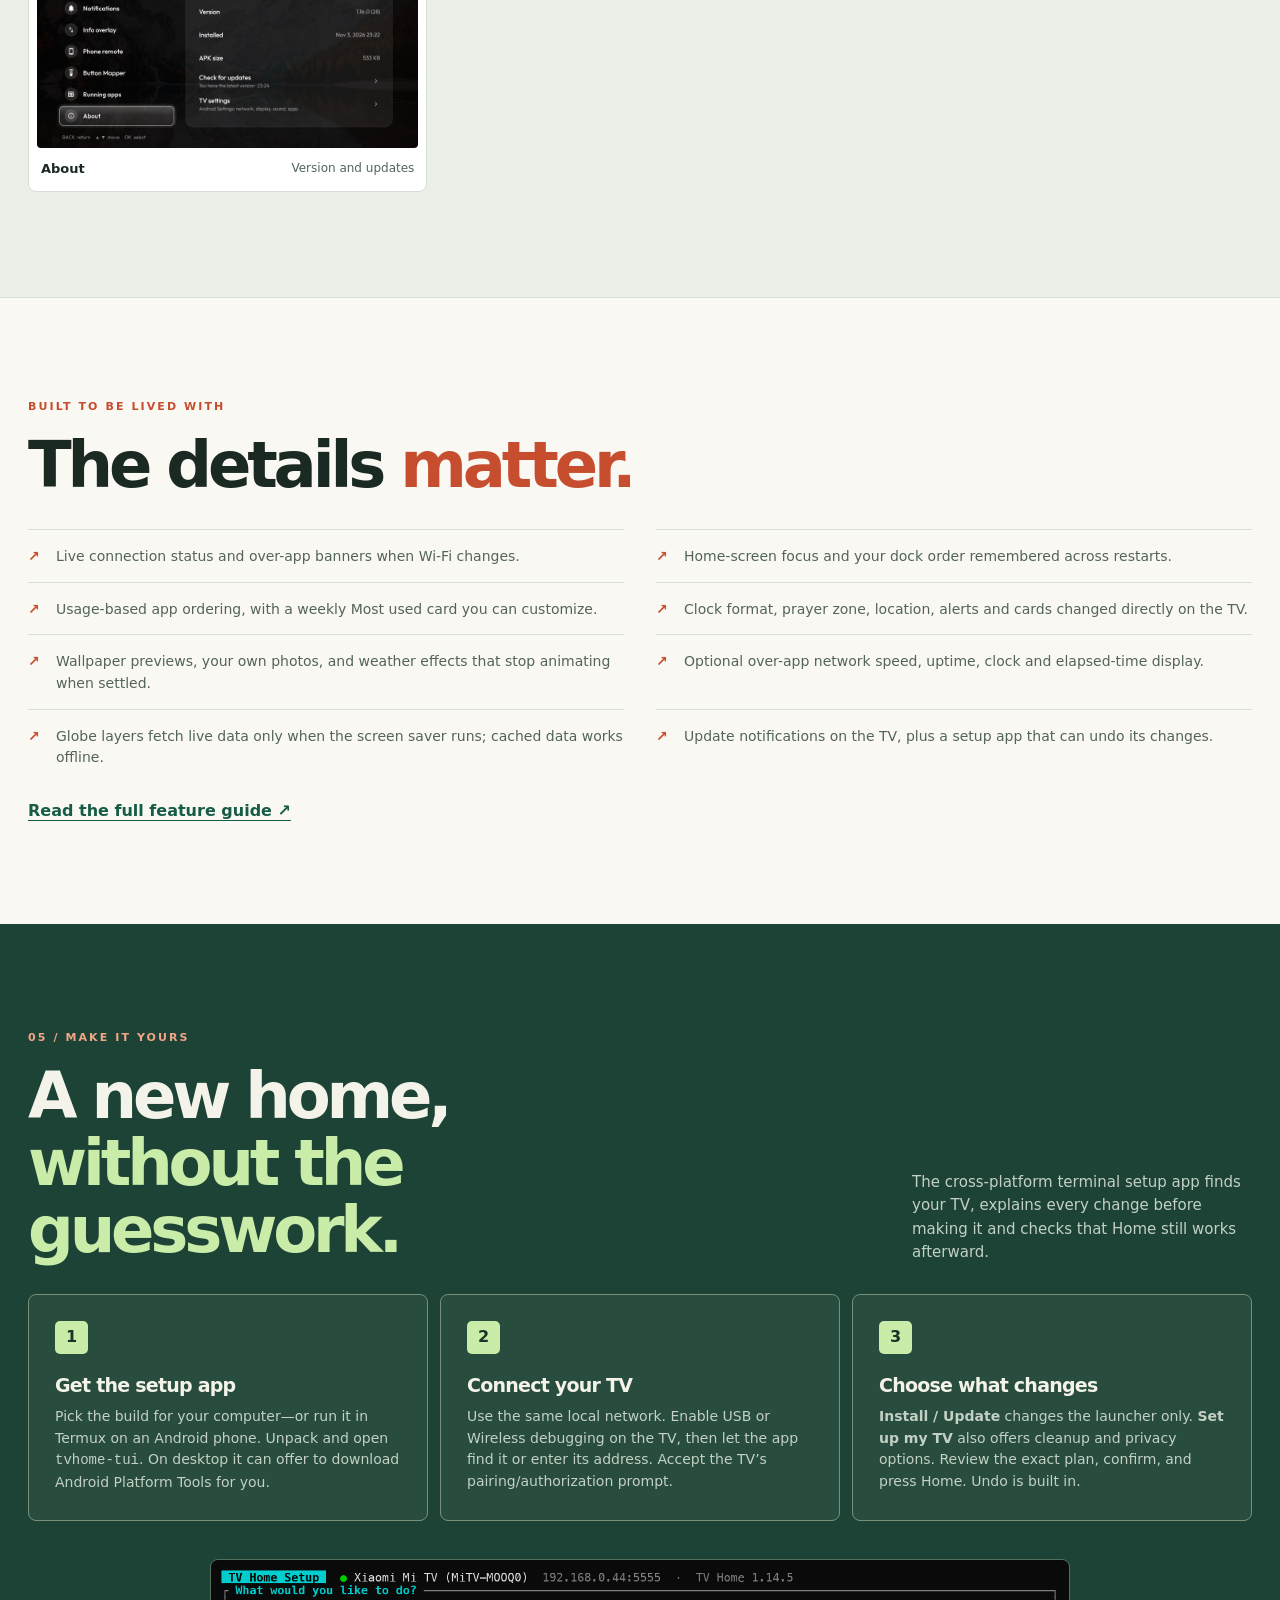
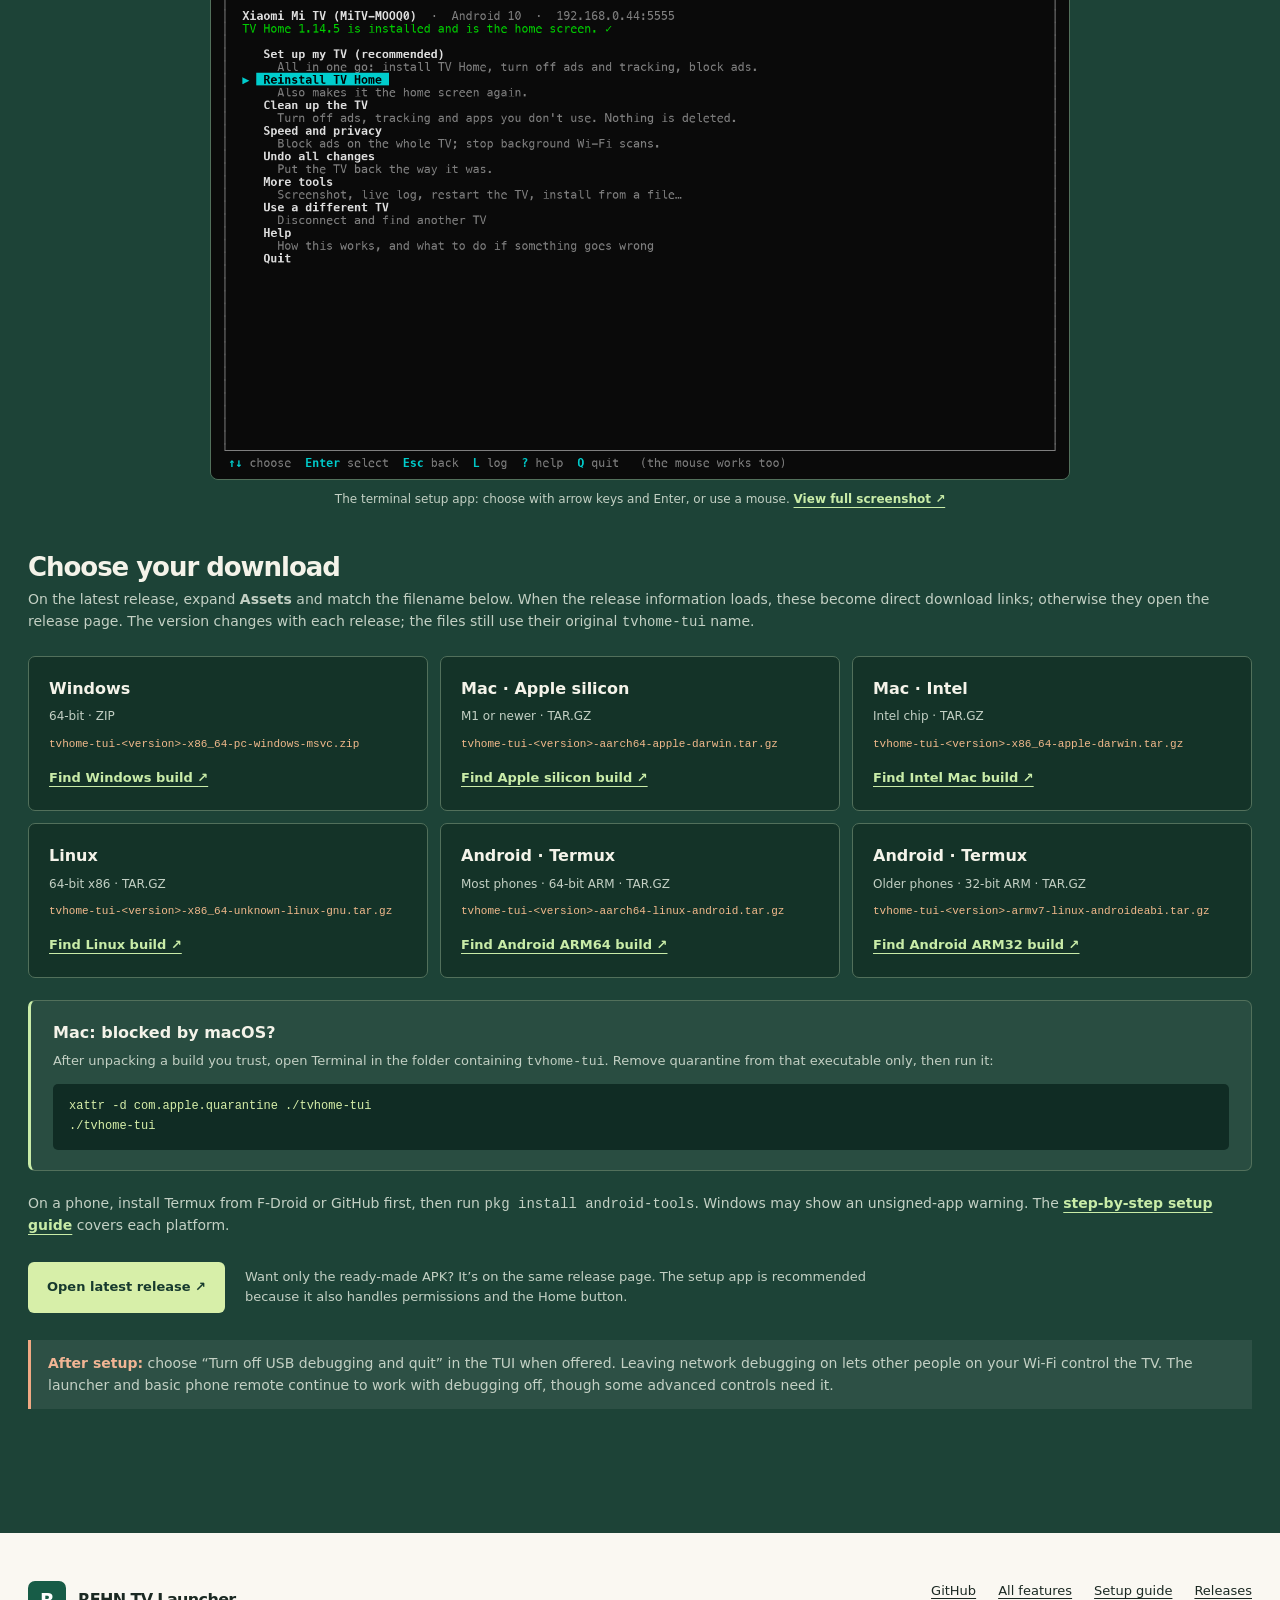
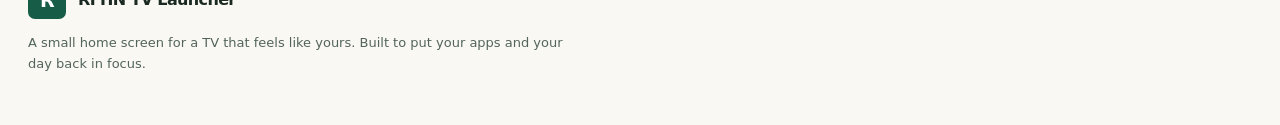
==== commit 64fde774: "feat: Update benchmark data and resource usage details in documentation" ====
--- a/docs/index.html
+++ b/docs/index.html
@@ -36,7 +36,8 @@
           <a class="button primary" href="#install">Get the launcher <span aria-hidden="true">↗</span></a>
           <a class="button secondary" href="#features">Explore what’s inside <span aria-hidden="true">↘</span></a>
         </div>
-        <p class="hero-note"><strong>About 550 KB.</strong> That’s the launcher APK, not a stripped-down feature list. Optional live data downloads separately.</p>
+        <p class="hero-note"><strong>About 550 KB.</strong> That’s the whole launcher, every feature included. Live data, like the weather and the Globe’s maps, downloads only when it’s used.</p>
+        <p class="hero-note"><strong>No AI needed to install.</strong> The setup app finds your TV, shows every step before it runs and checks Home works afterwards. Just choose and press Enter.</p>
       </div>
       <figure class="hero-visual screen">
         <div class="screen-top"><span>01 / The home screen</span><span>Captured on a real TV · 1920 × 1080</span></div>
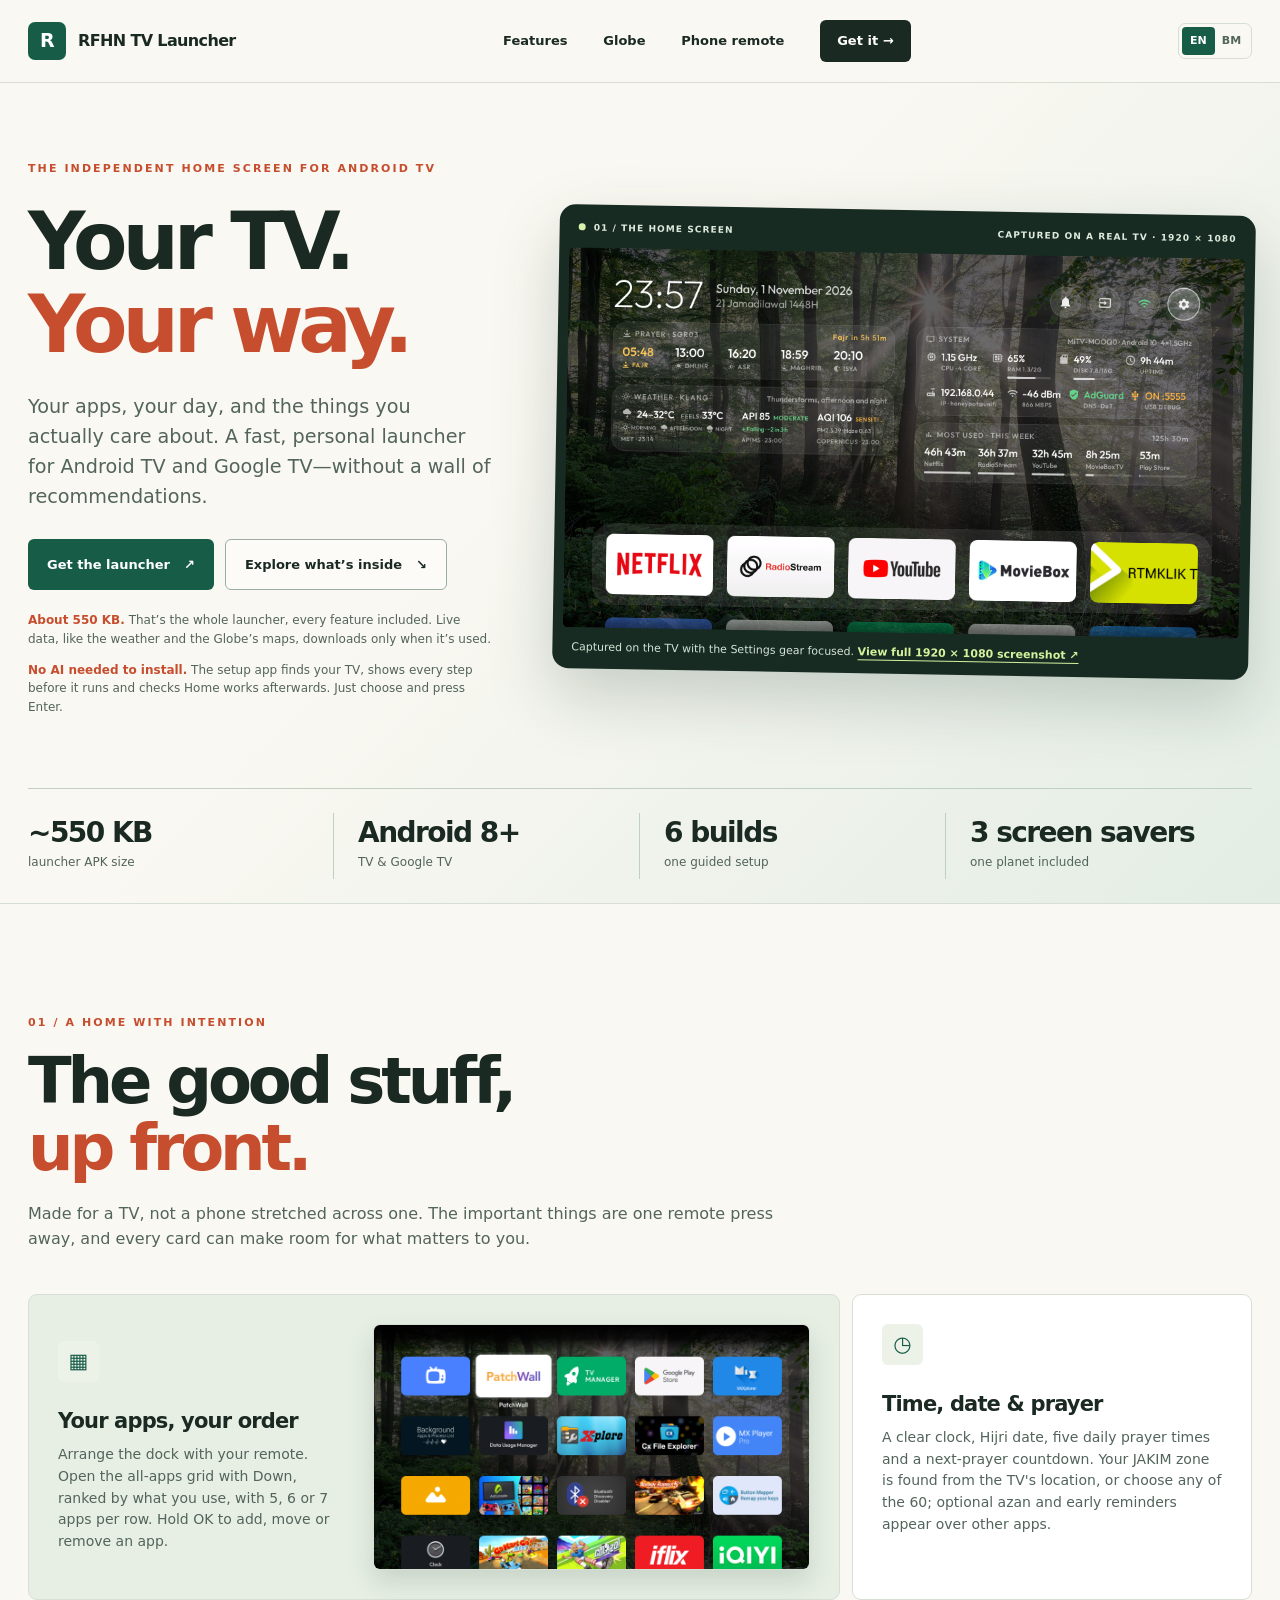
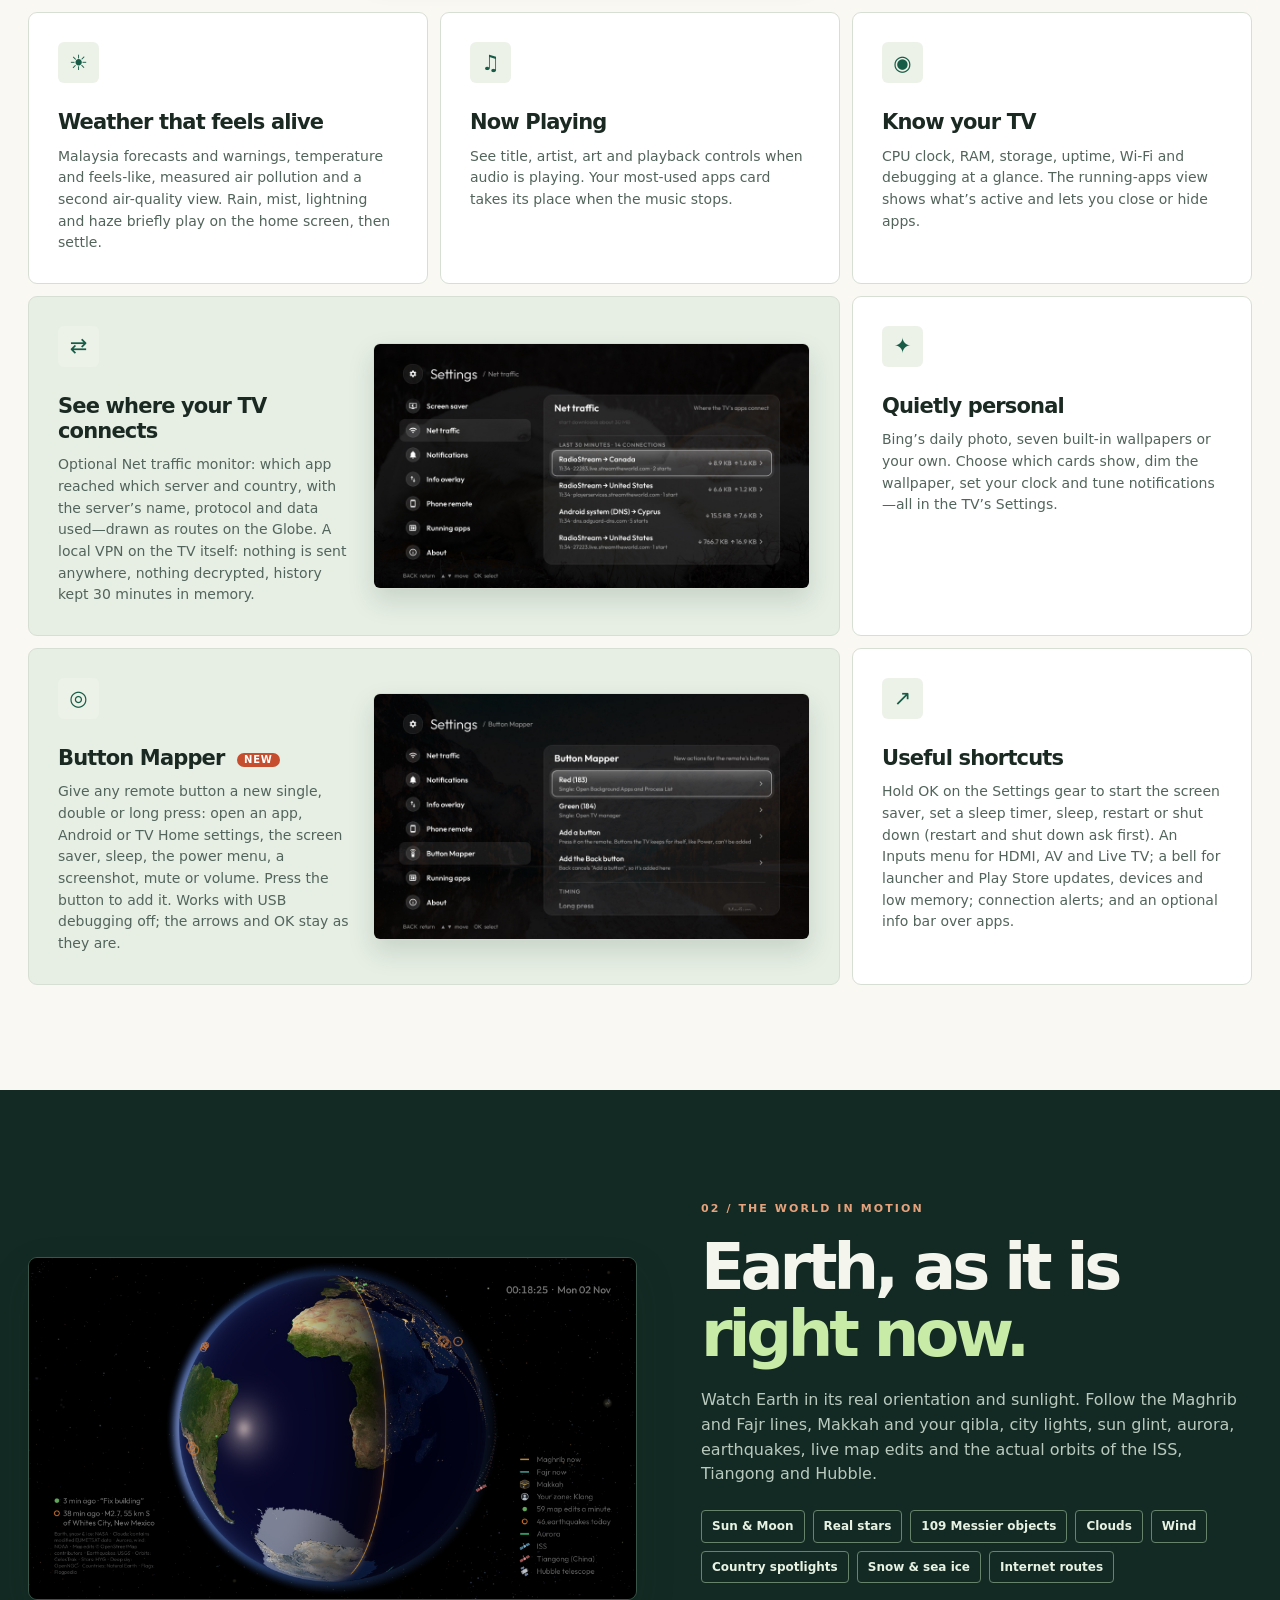
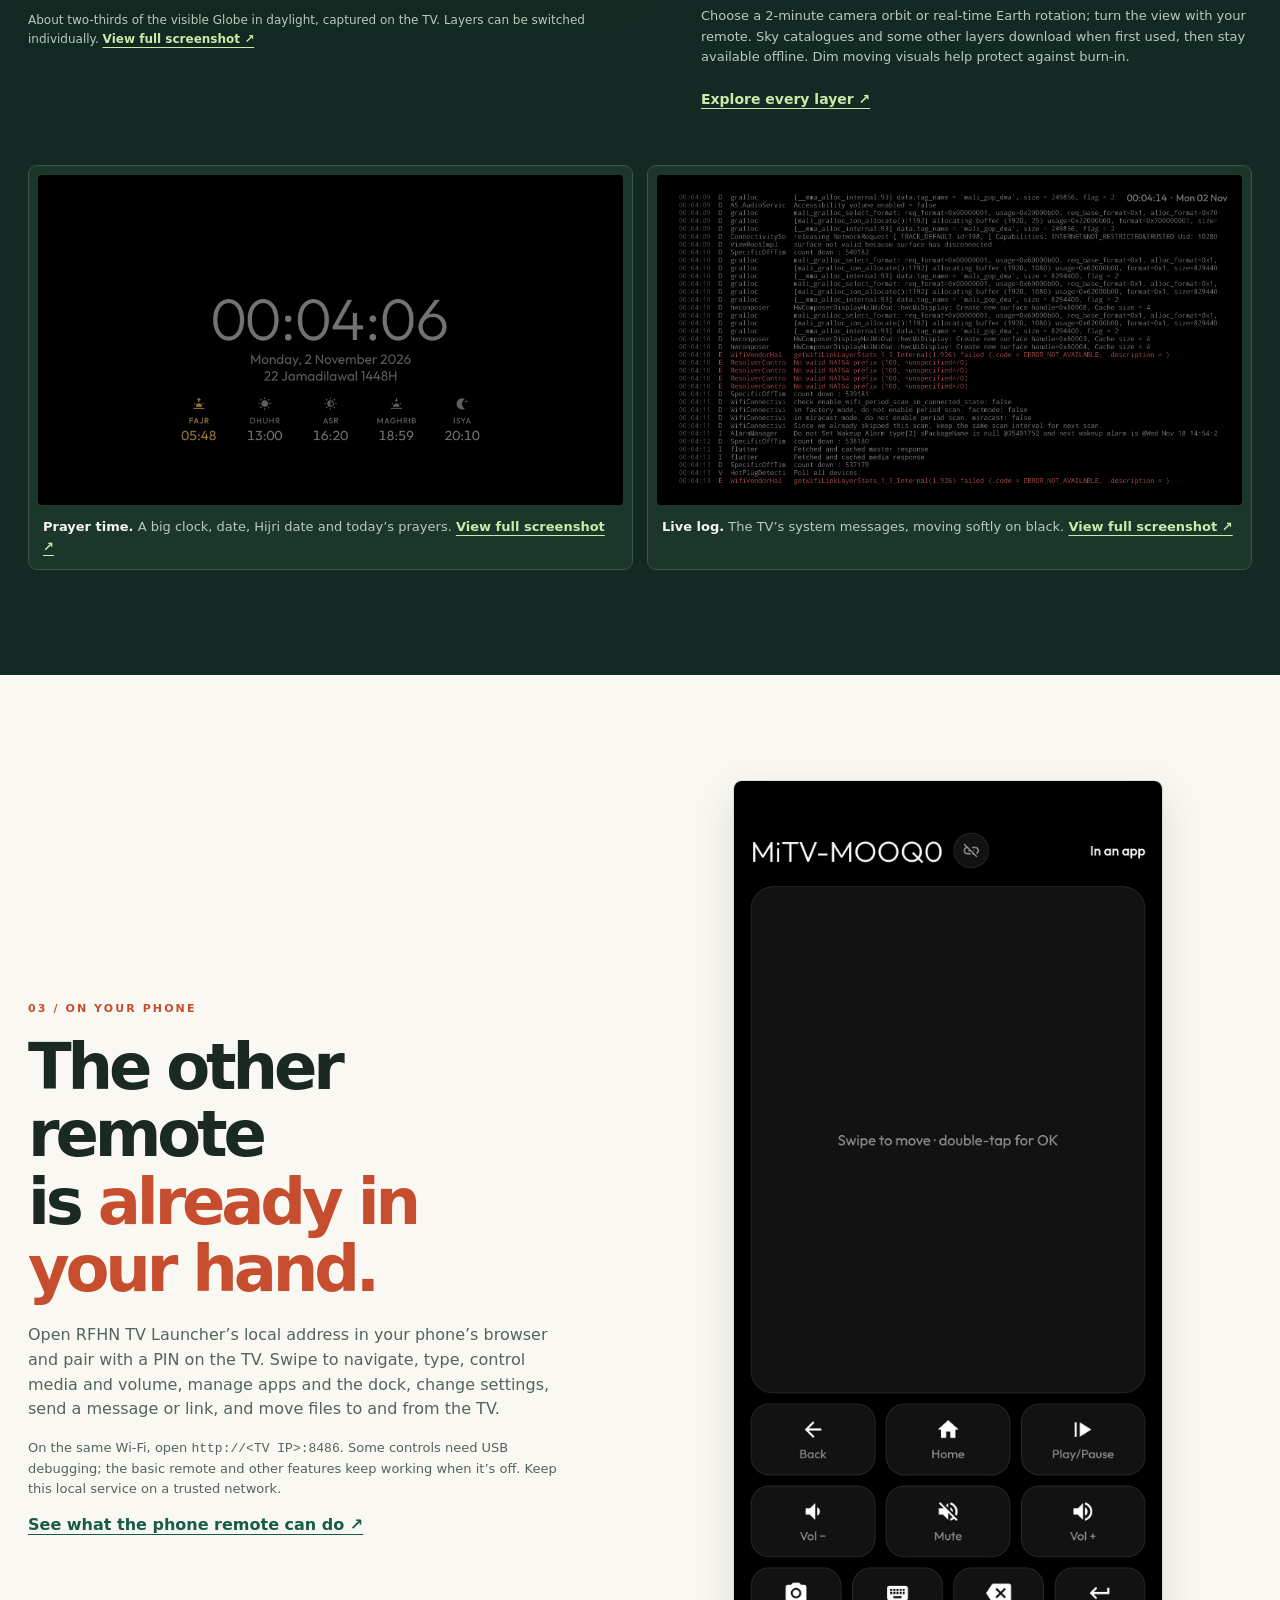
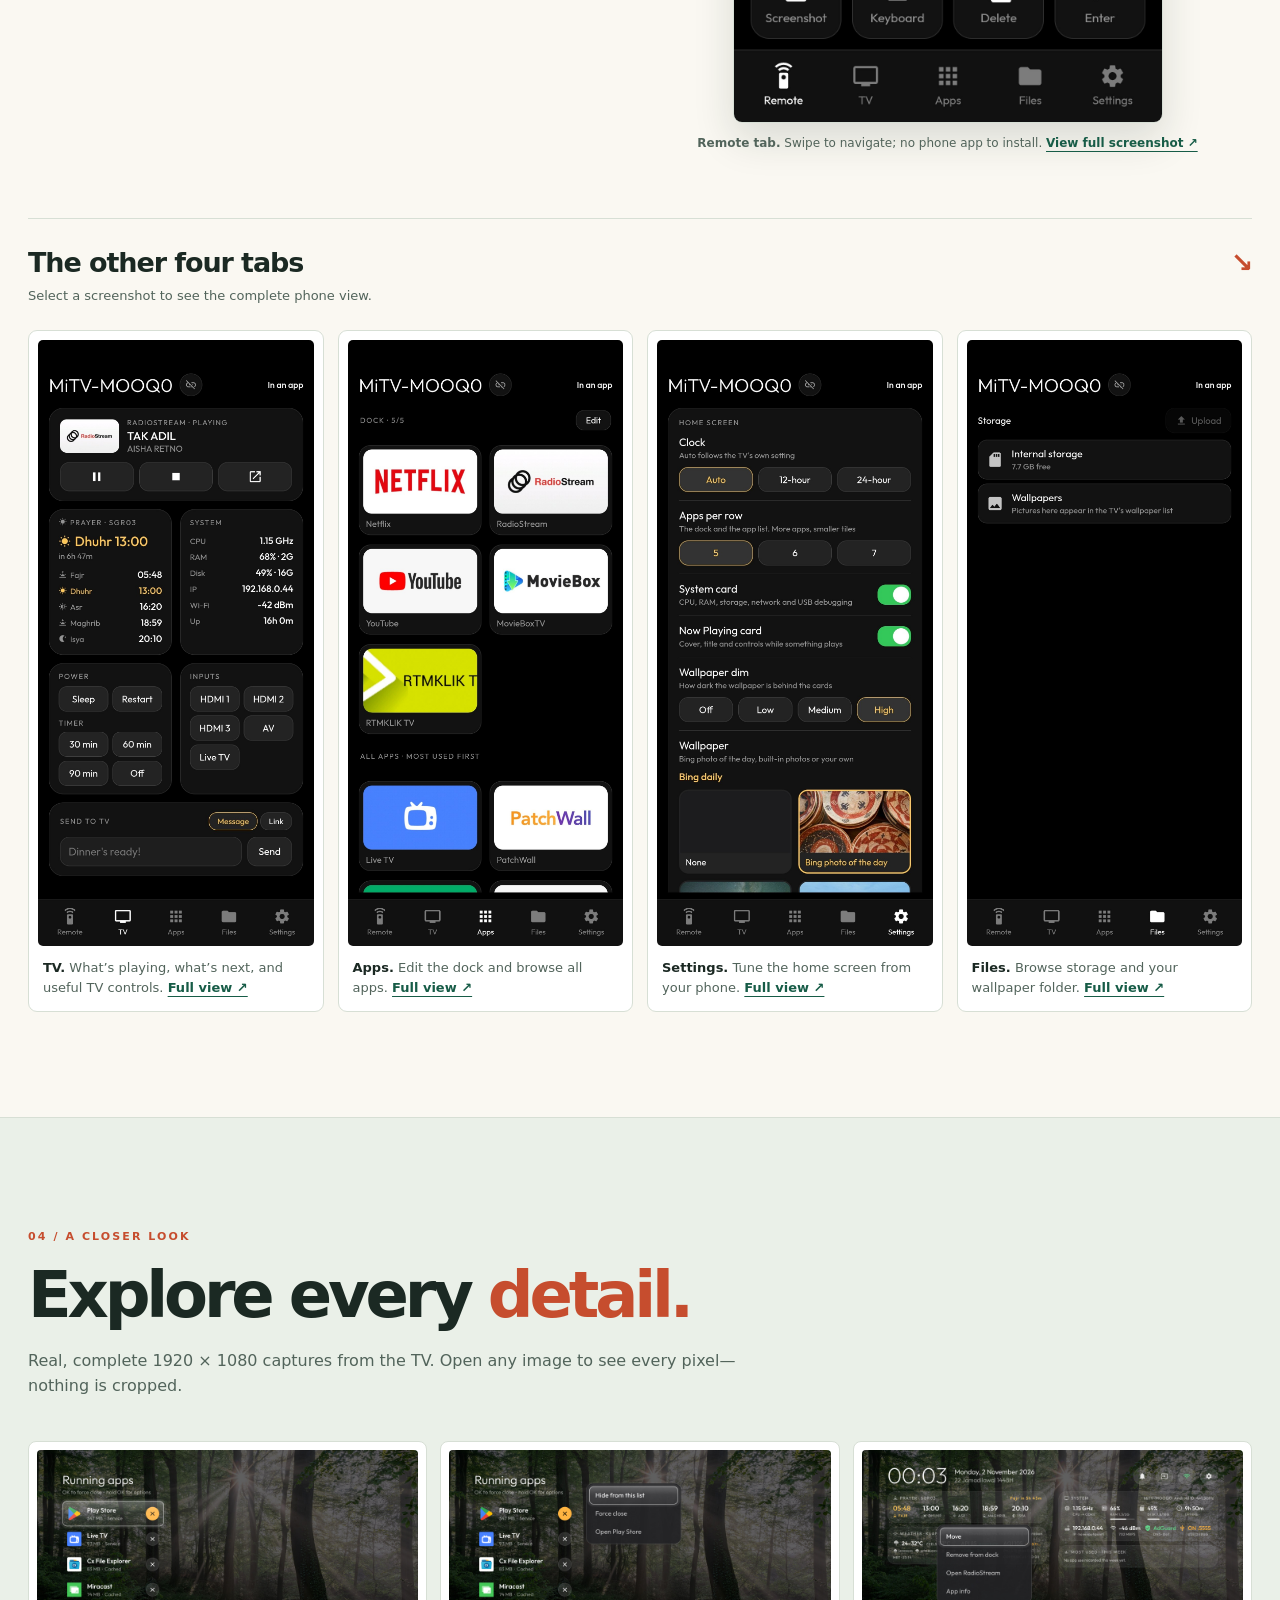
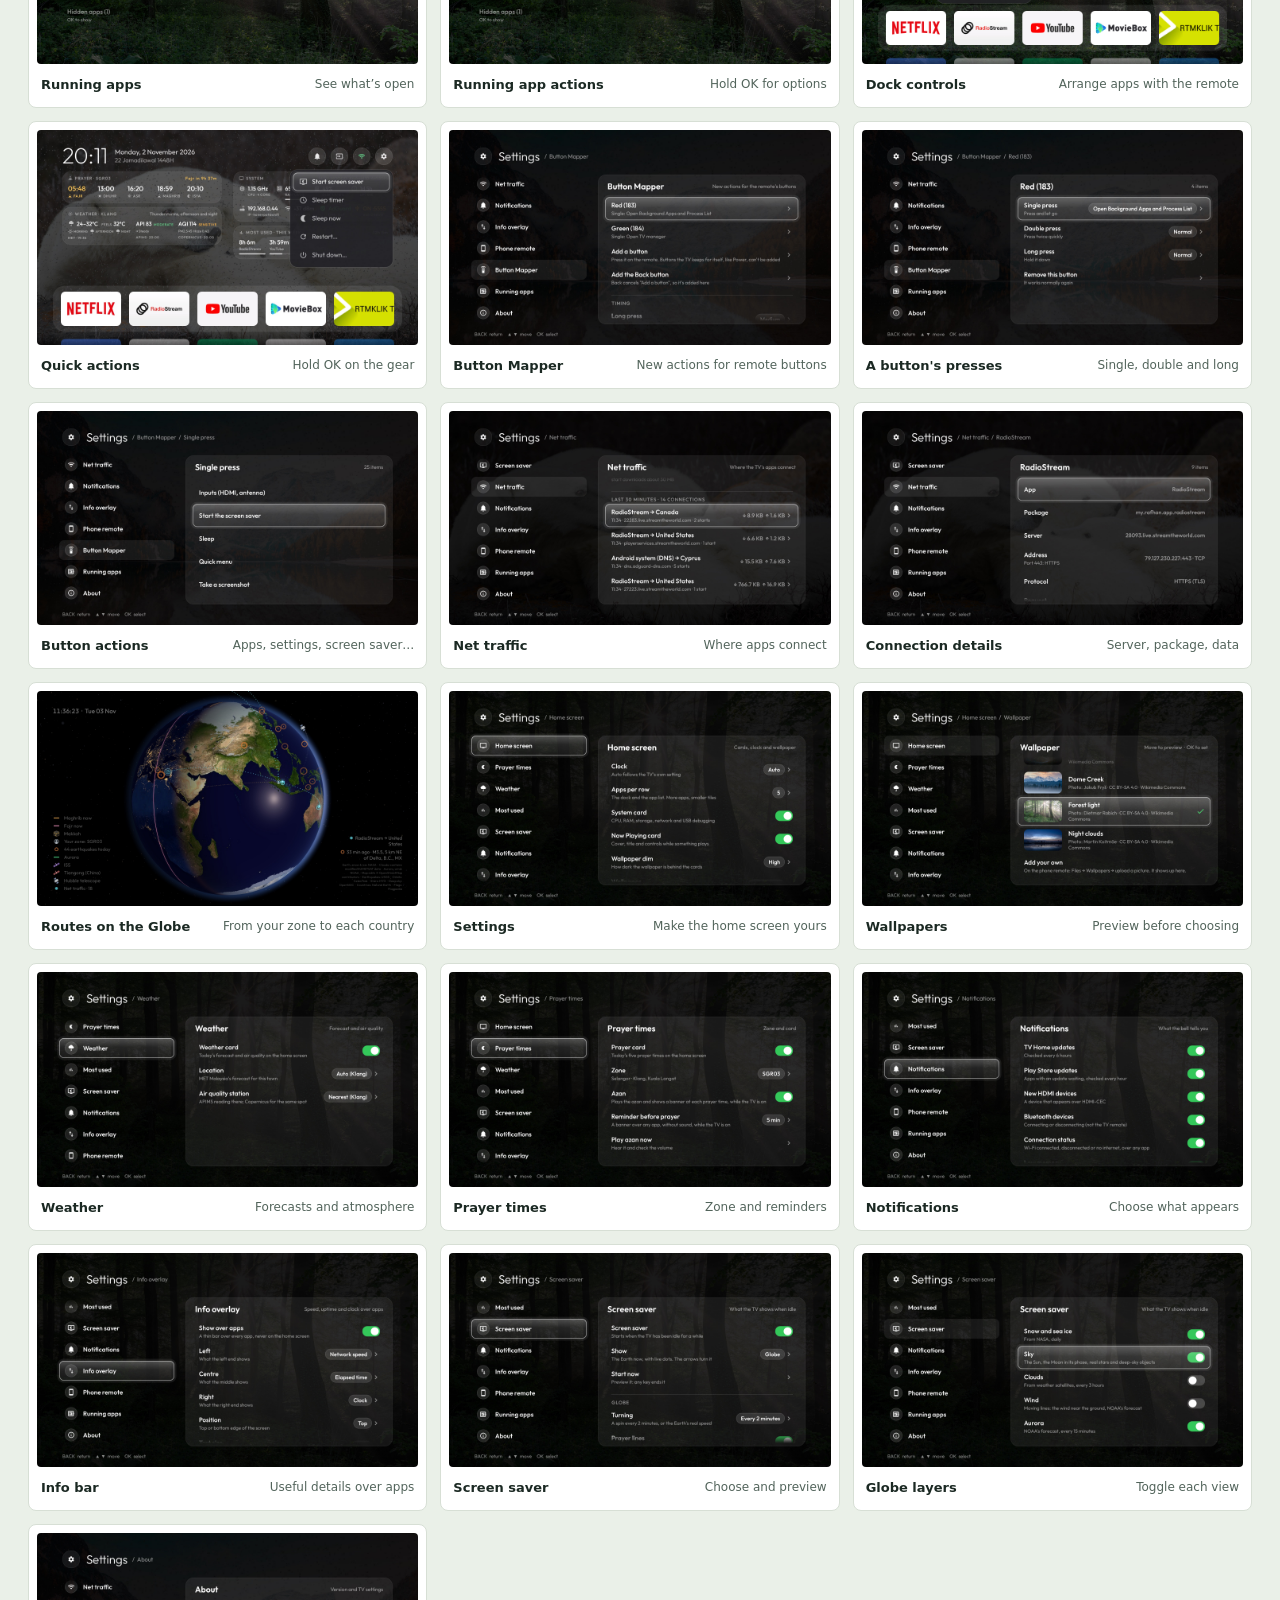
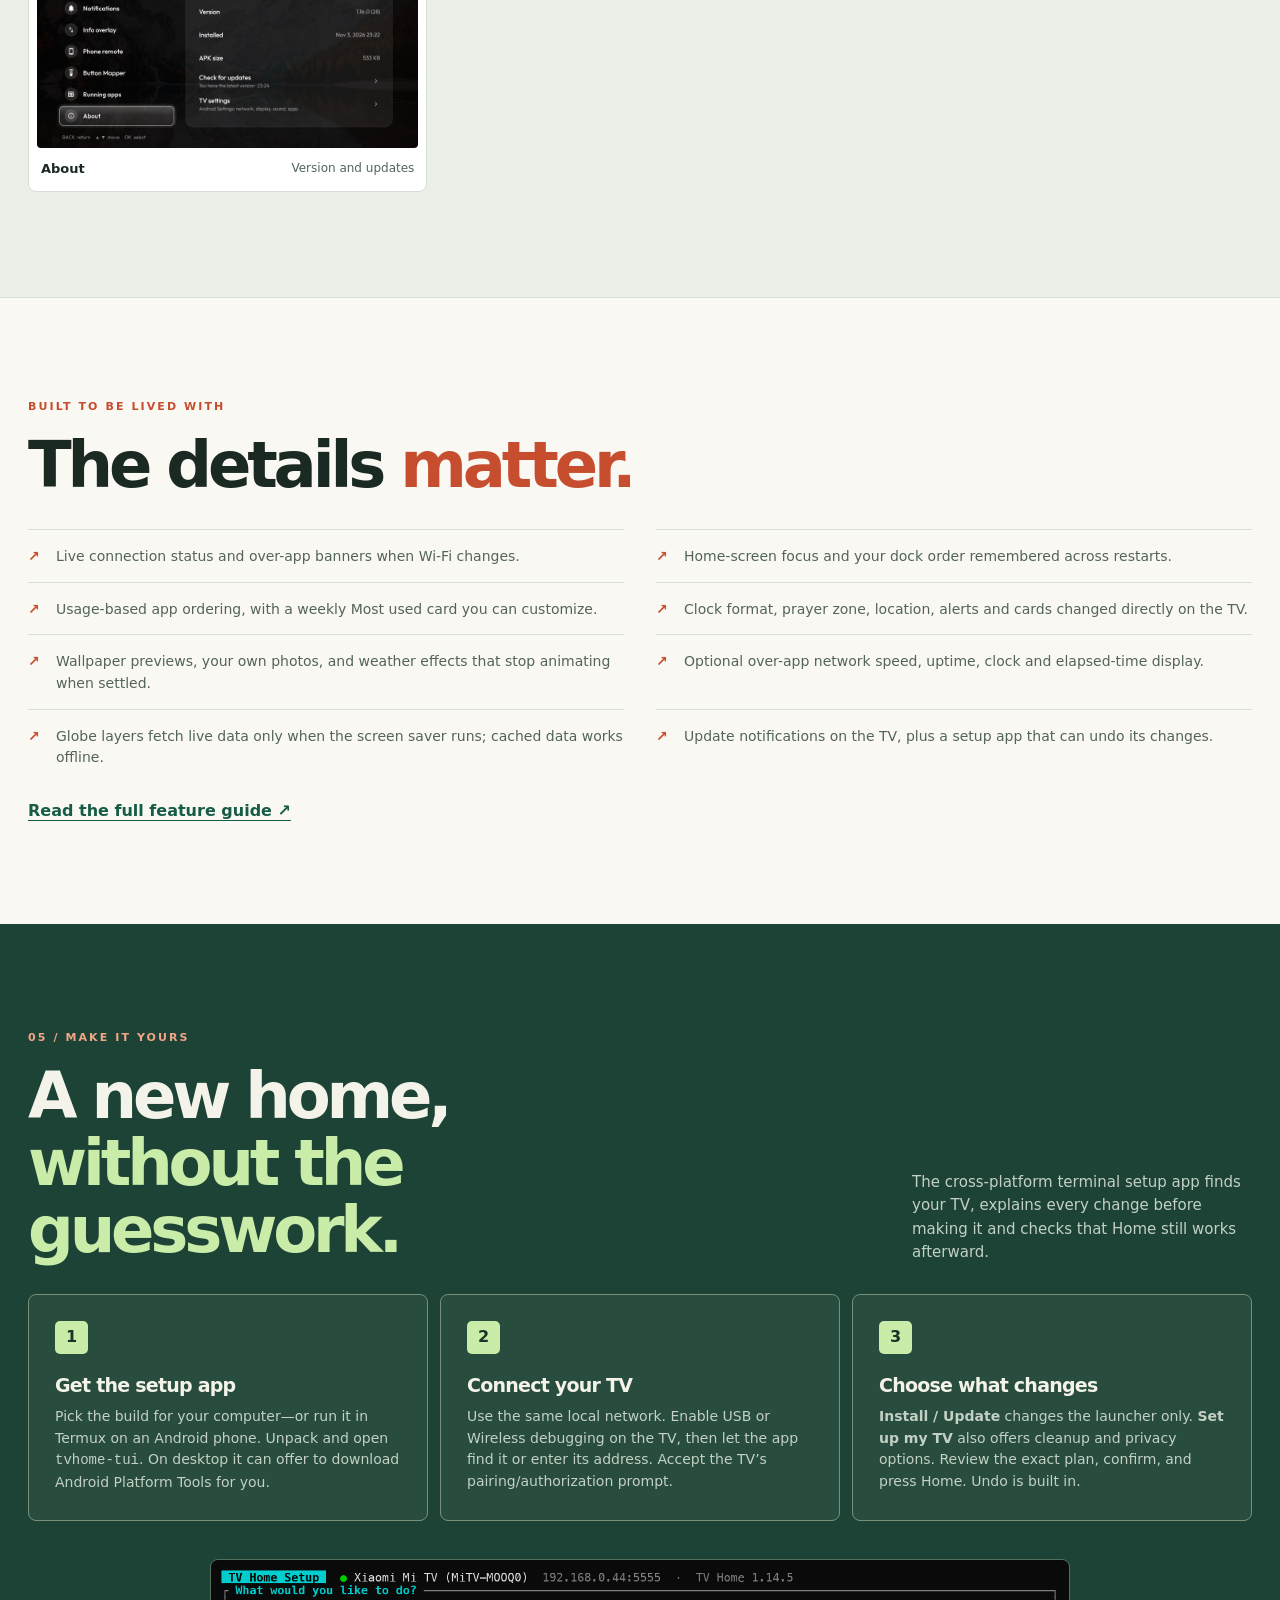
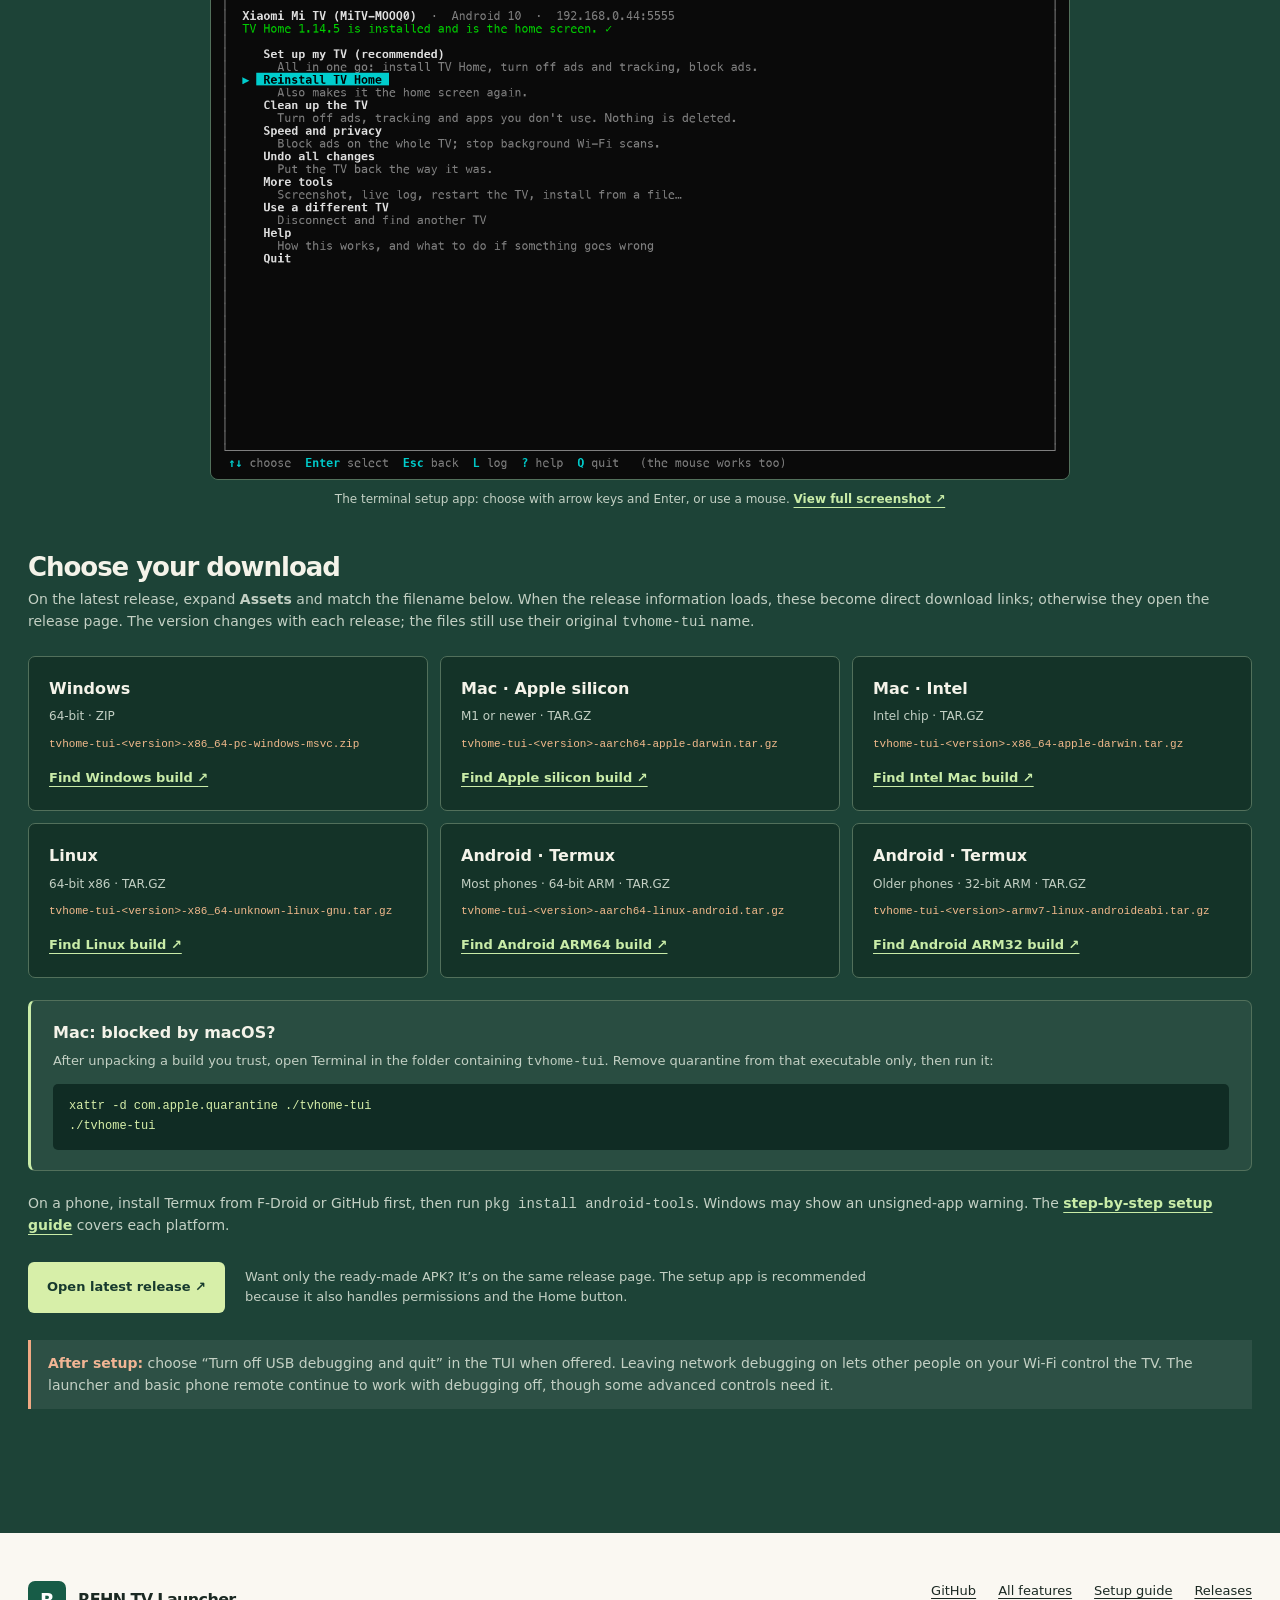
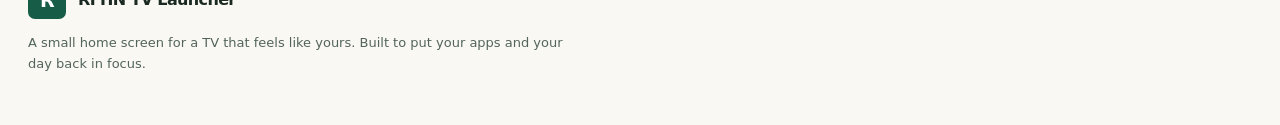
==== commit f33d643e: "Implement automatic prayer zone detection based on TV location - Added ZoneDetect class to determine" ====
--- a/docs/index.html
+++ b/docs/index.html
@@ -65,7 +65,7 @@
           <div><div class="icon" aria-hidden="true">▦</div><h3>Your apps, your order</h3><p>Arrange the dock with your remote. Open the all-apps grid with Down, ranked by what you use, with 5, 6 or 7 apps per row. Hold OK to add, move or remove an app.</p></div>
           <a class="image-link" href="app-grid.jpg" target="_blank" rel="noopener" aria-label="Open the complete all apps screenshot"><img src="app-grid.jpg" width="1920" height="1080" loading="lazy" alt="All apps grid with large, easily focused TV app tiles"></a>
         </article>
-        <article class="feature"><div class="icon" aria-hidden="true">◷</div><h3>Time, date &amp; prayer</h3><p>A clear clock, Hijri date, five daily prayer times and a next-prayer countdown. Choose from 60 JAKIM zones; optional azan and early reminders appear over other apps.</p></article>
+        <article class="feature"><div class="icon" aria-hidden="true">◷</div><h3>Time, date &amp; prayer</h3><p>A clear clock, Hijri date, five daily prayer times and a next-prayer countdown. Your JAKIM zone is found from the TV's location, or choose any of the 60; optional azan and early reminders appear over other apps.</p></article>
         <article class="feature"><div class="icon" aria-hidden="true">☀</div><h3>Weather that feels alive</h3><p>Malaysia forecasts and warnings, temperature and feels-like, measured air pollution and a second air-quality view. Rain, mist, lightning and haze briefly play on the home screen, then settle.</p></article>
         <article class="feature"><div class="icon" aria-hidden="true">♫</div><h3>Now Playing</h3><p>See title, artist, art and playback controls when audio is playing. Your most-used apps card takes its place when the music stops.</p></article>
         <article class="feature"><div class="icon" aria-hidden="true">◉</div><h3>Know your TV</h3><p>CPU clock, RAM, storage, uptime, Wi-Fi and debugging at a glance. The running-apps view shows what’s active and lets you close or hide apps.</p></article>
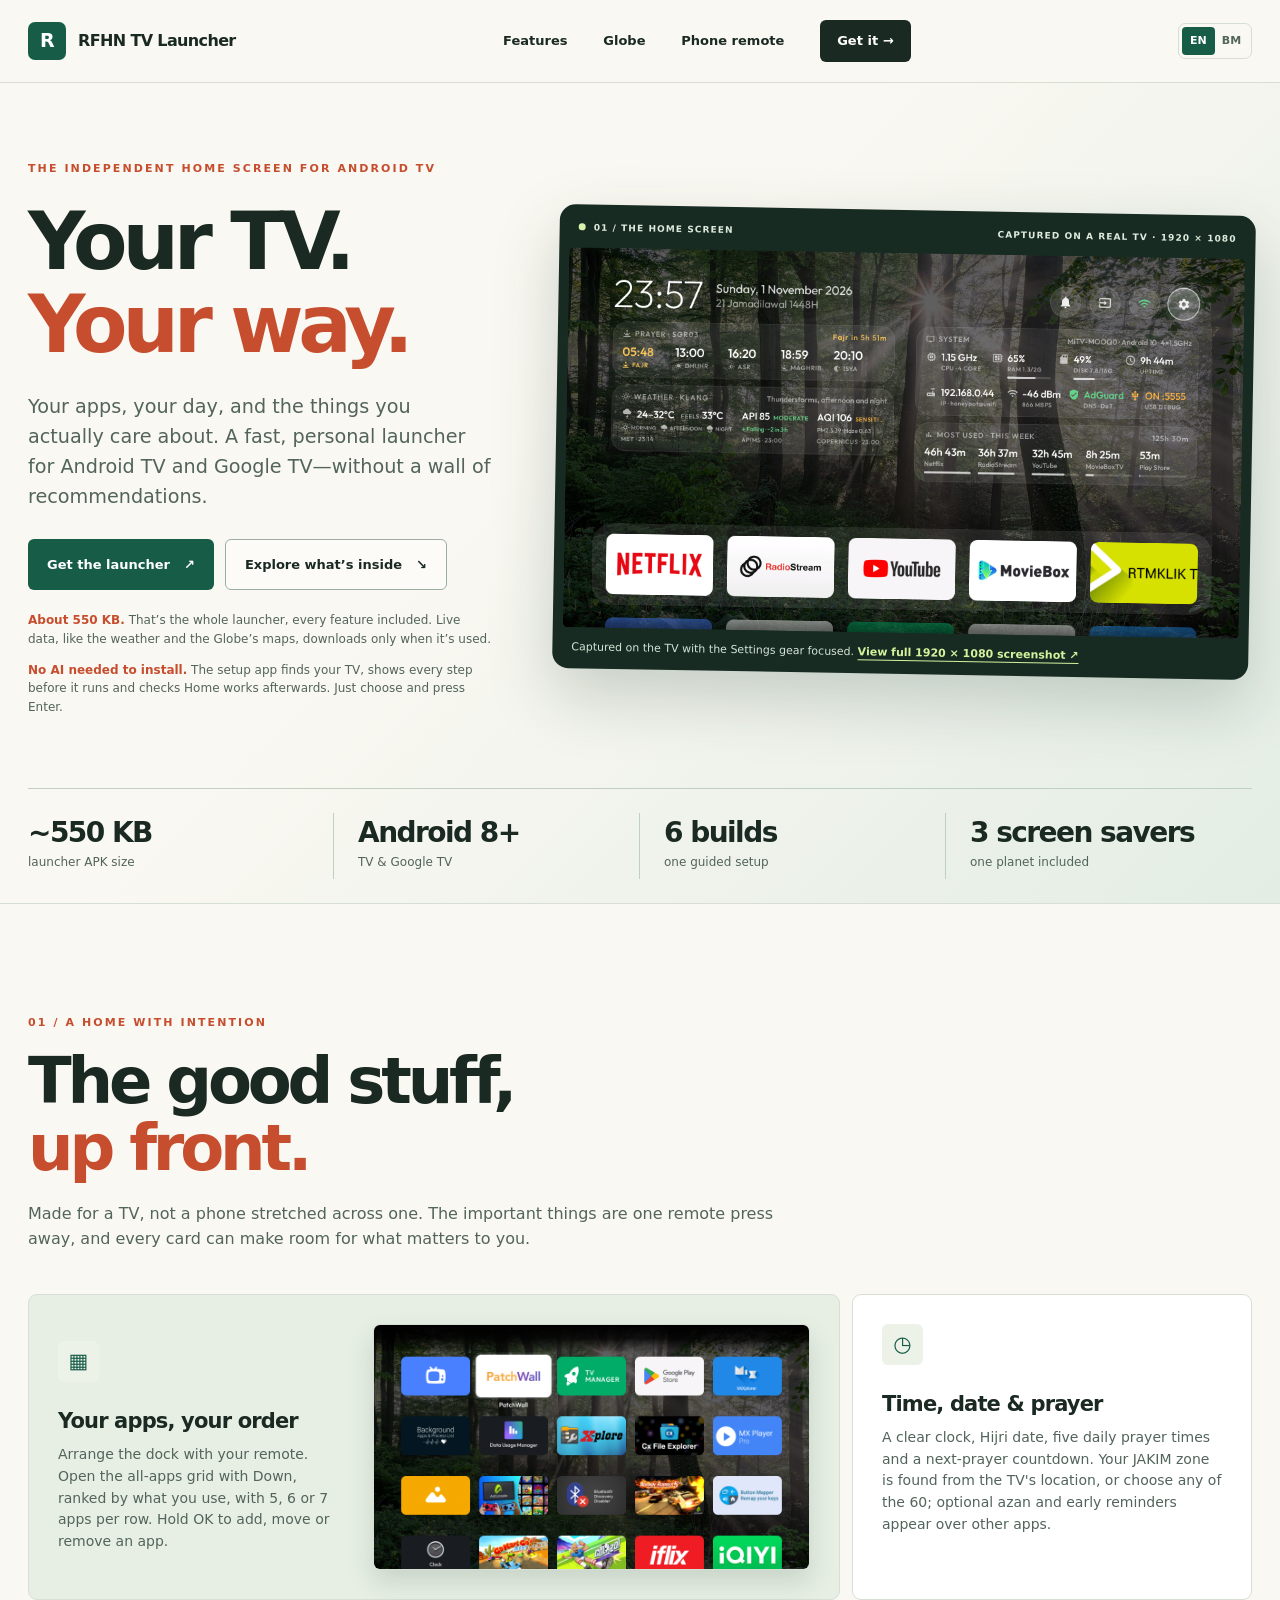
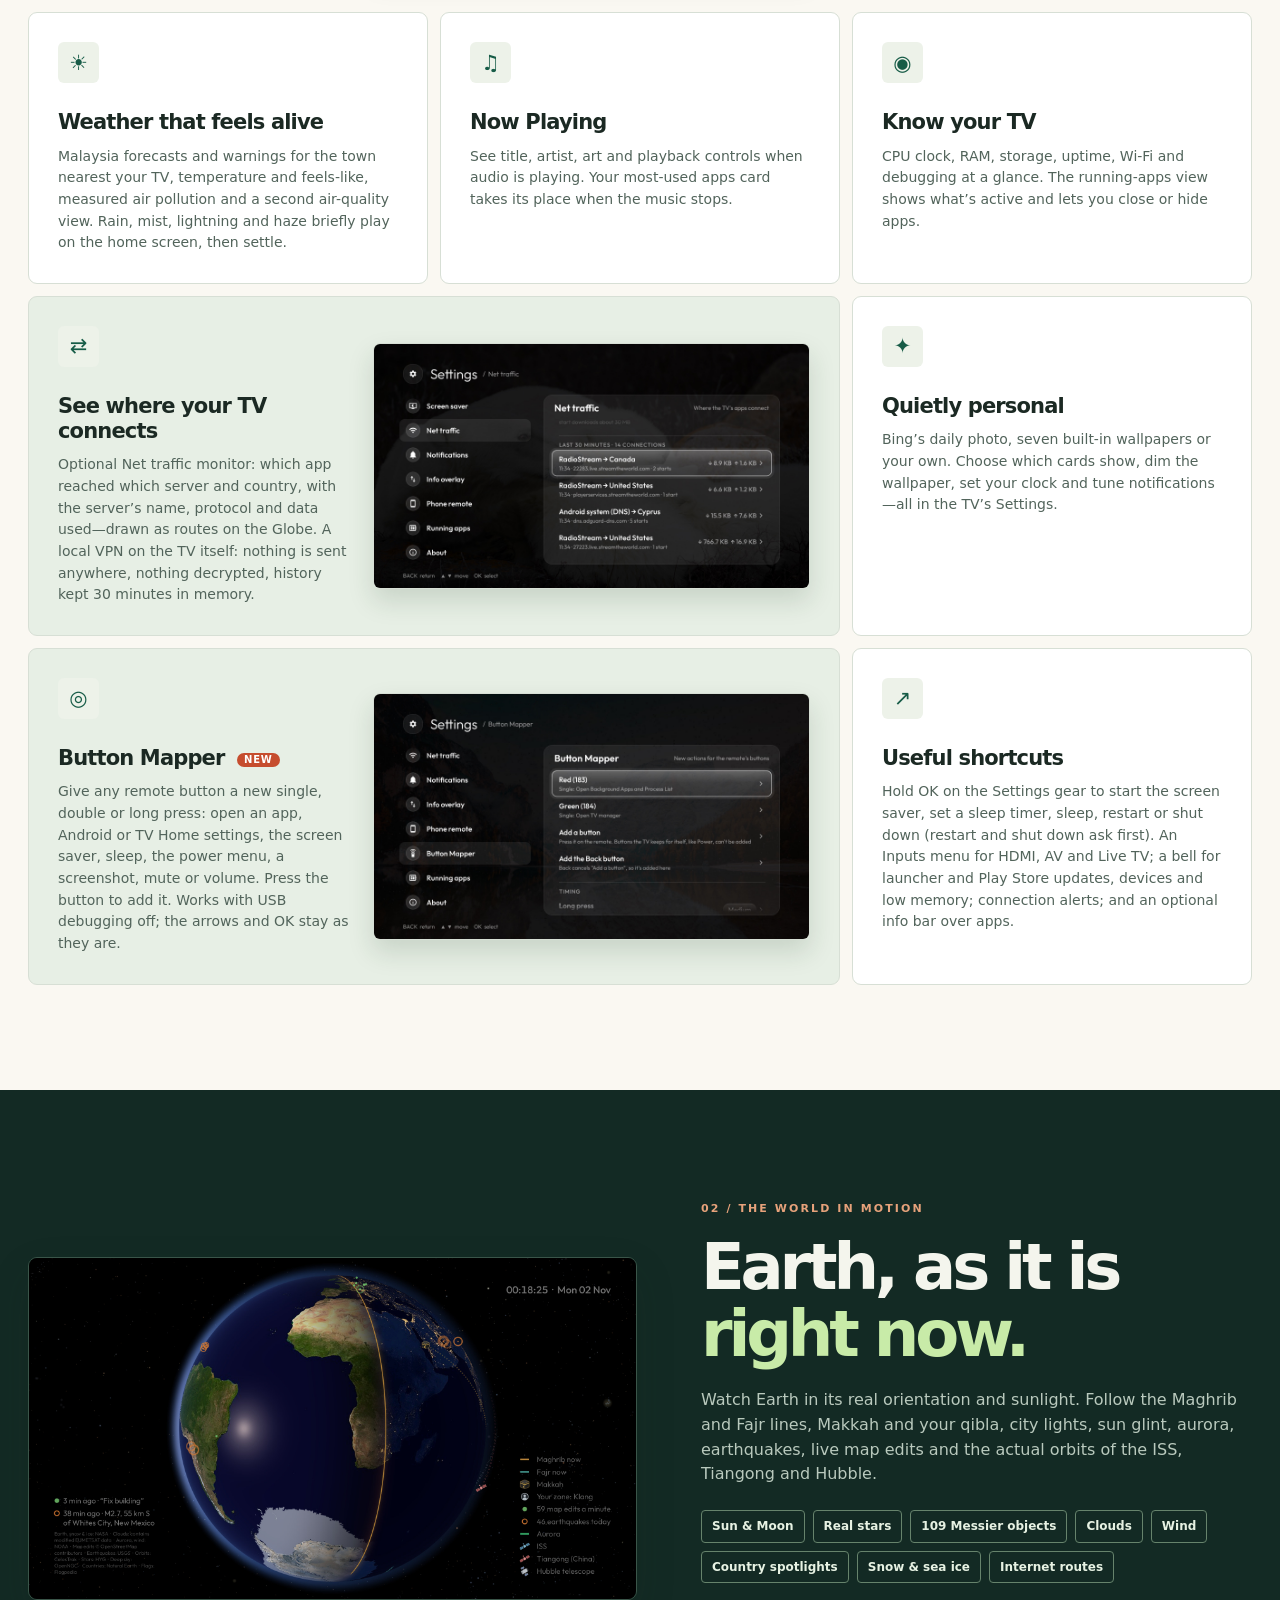
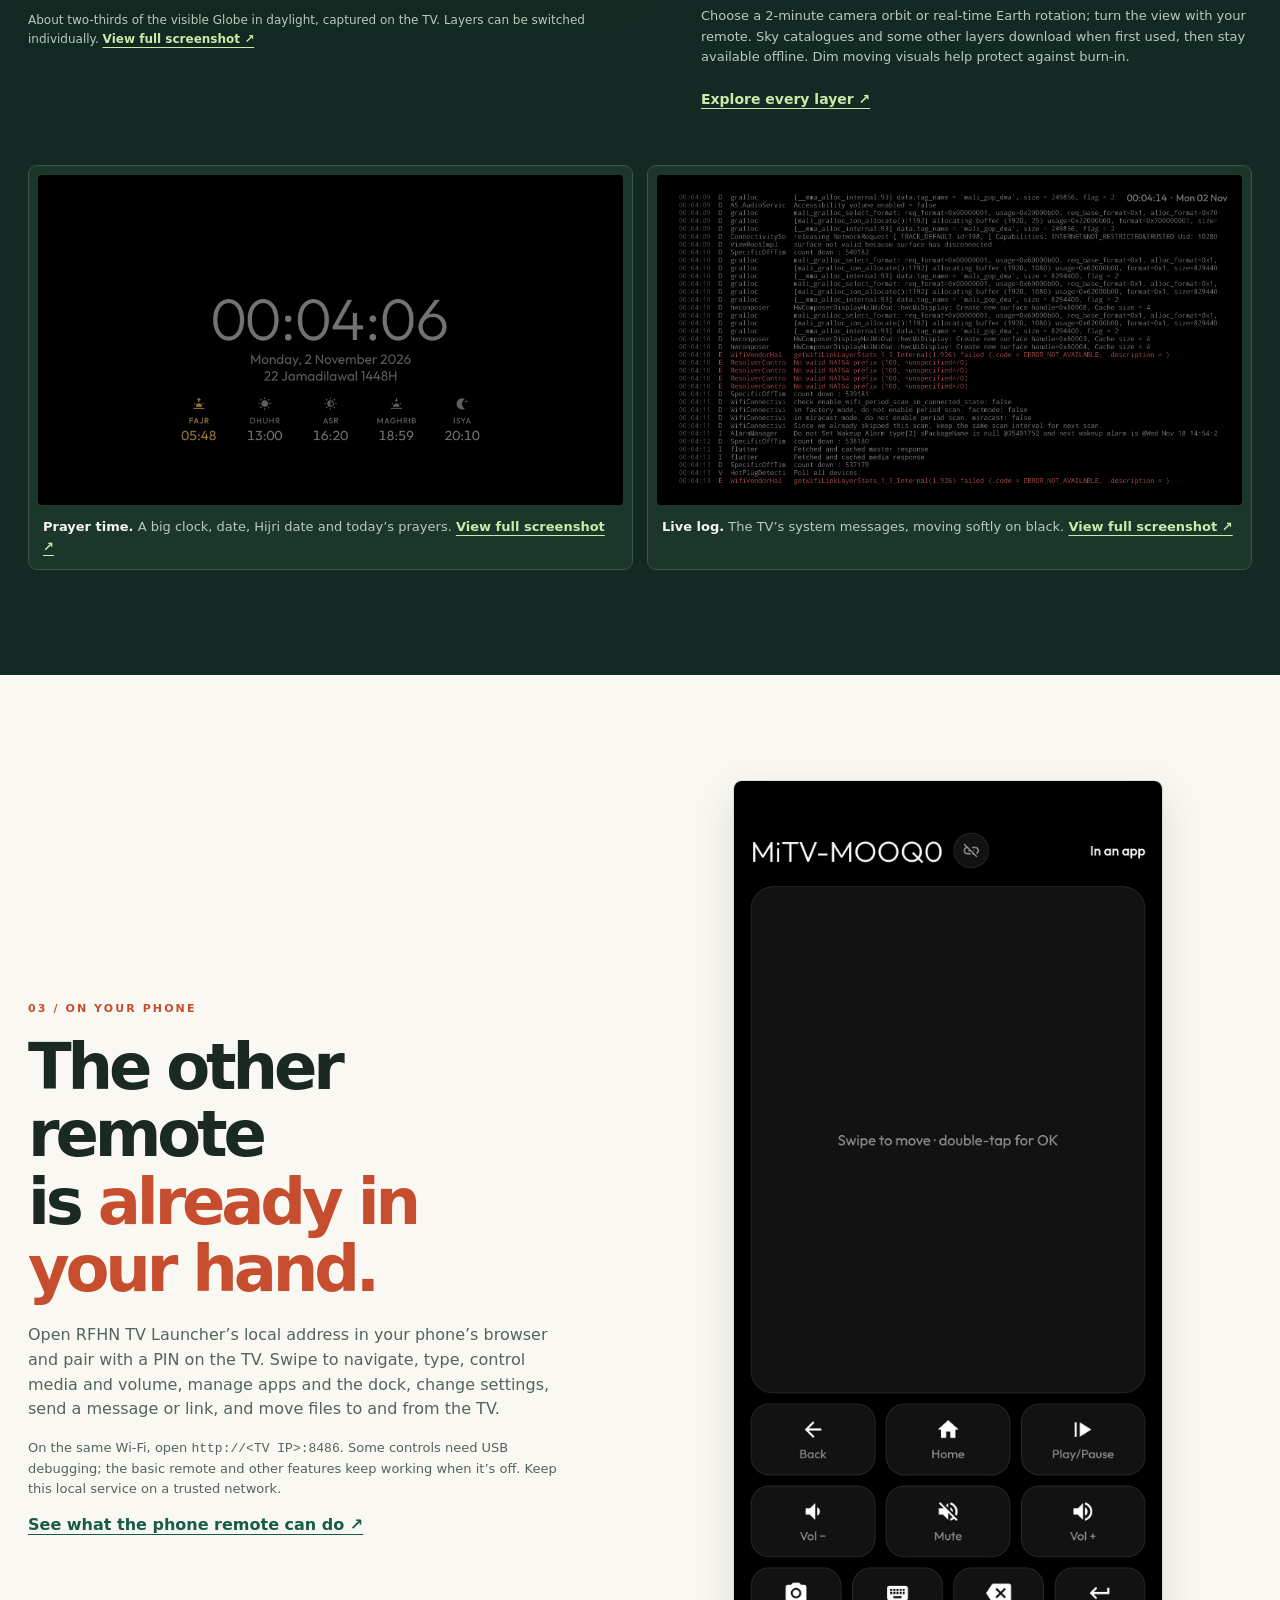
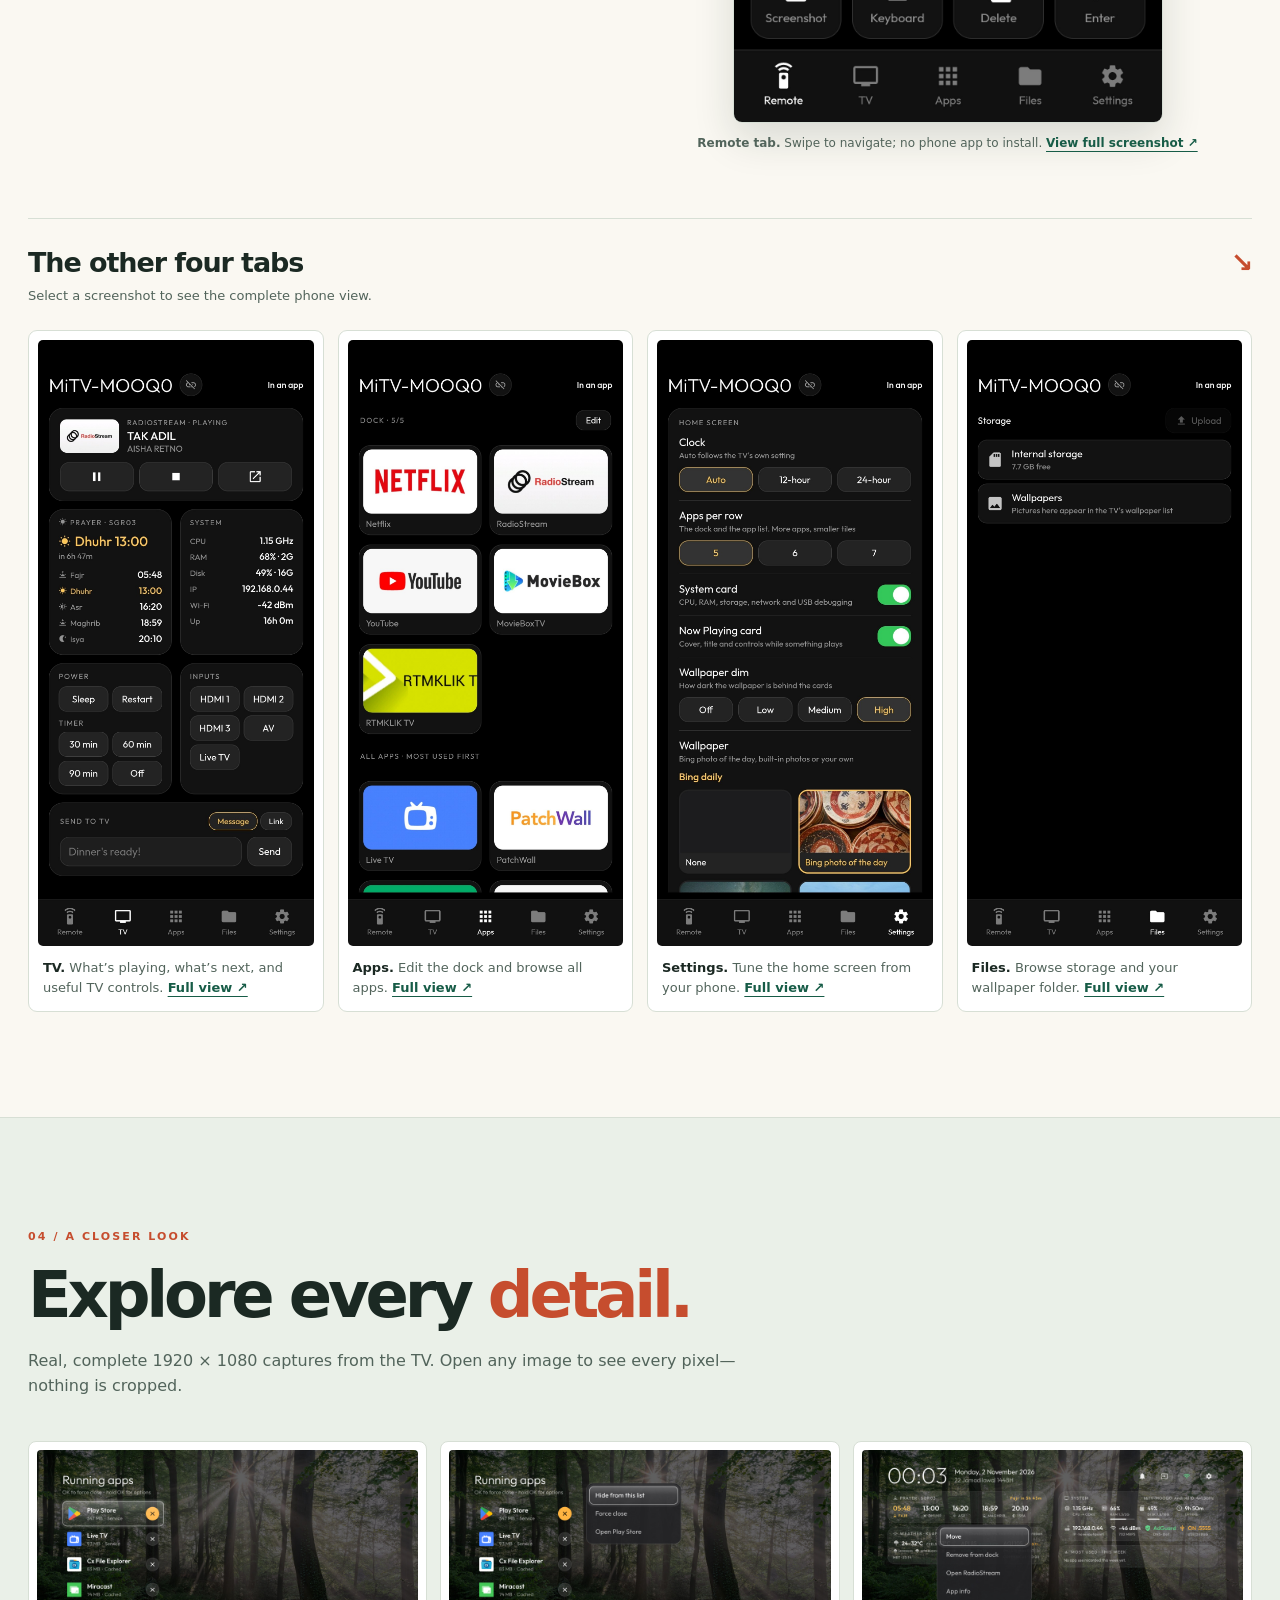
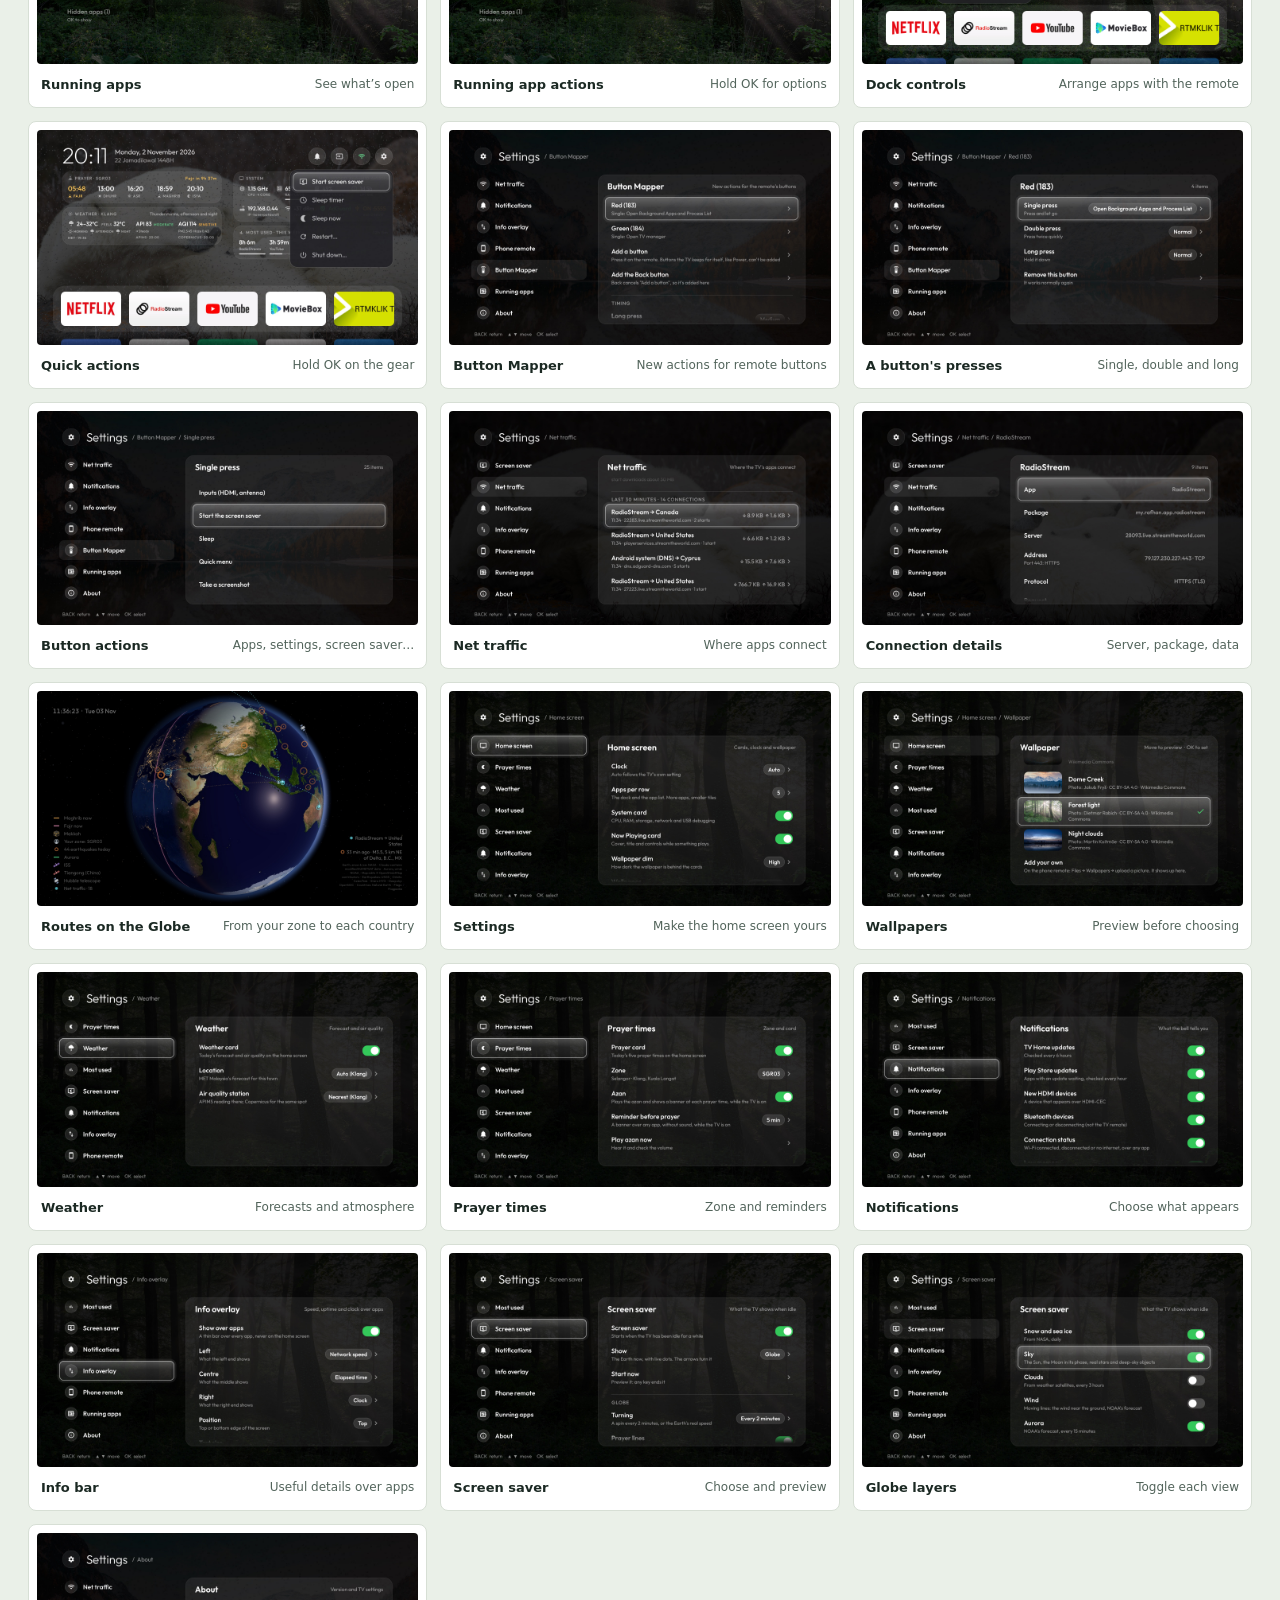
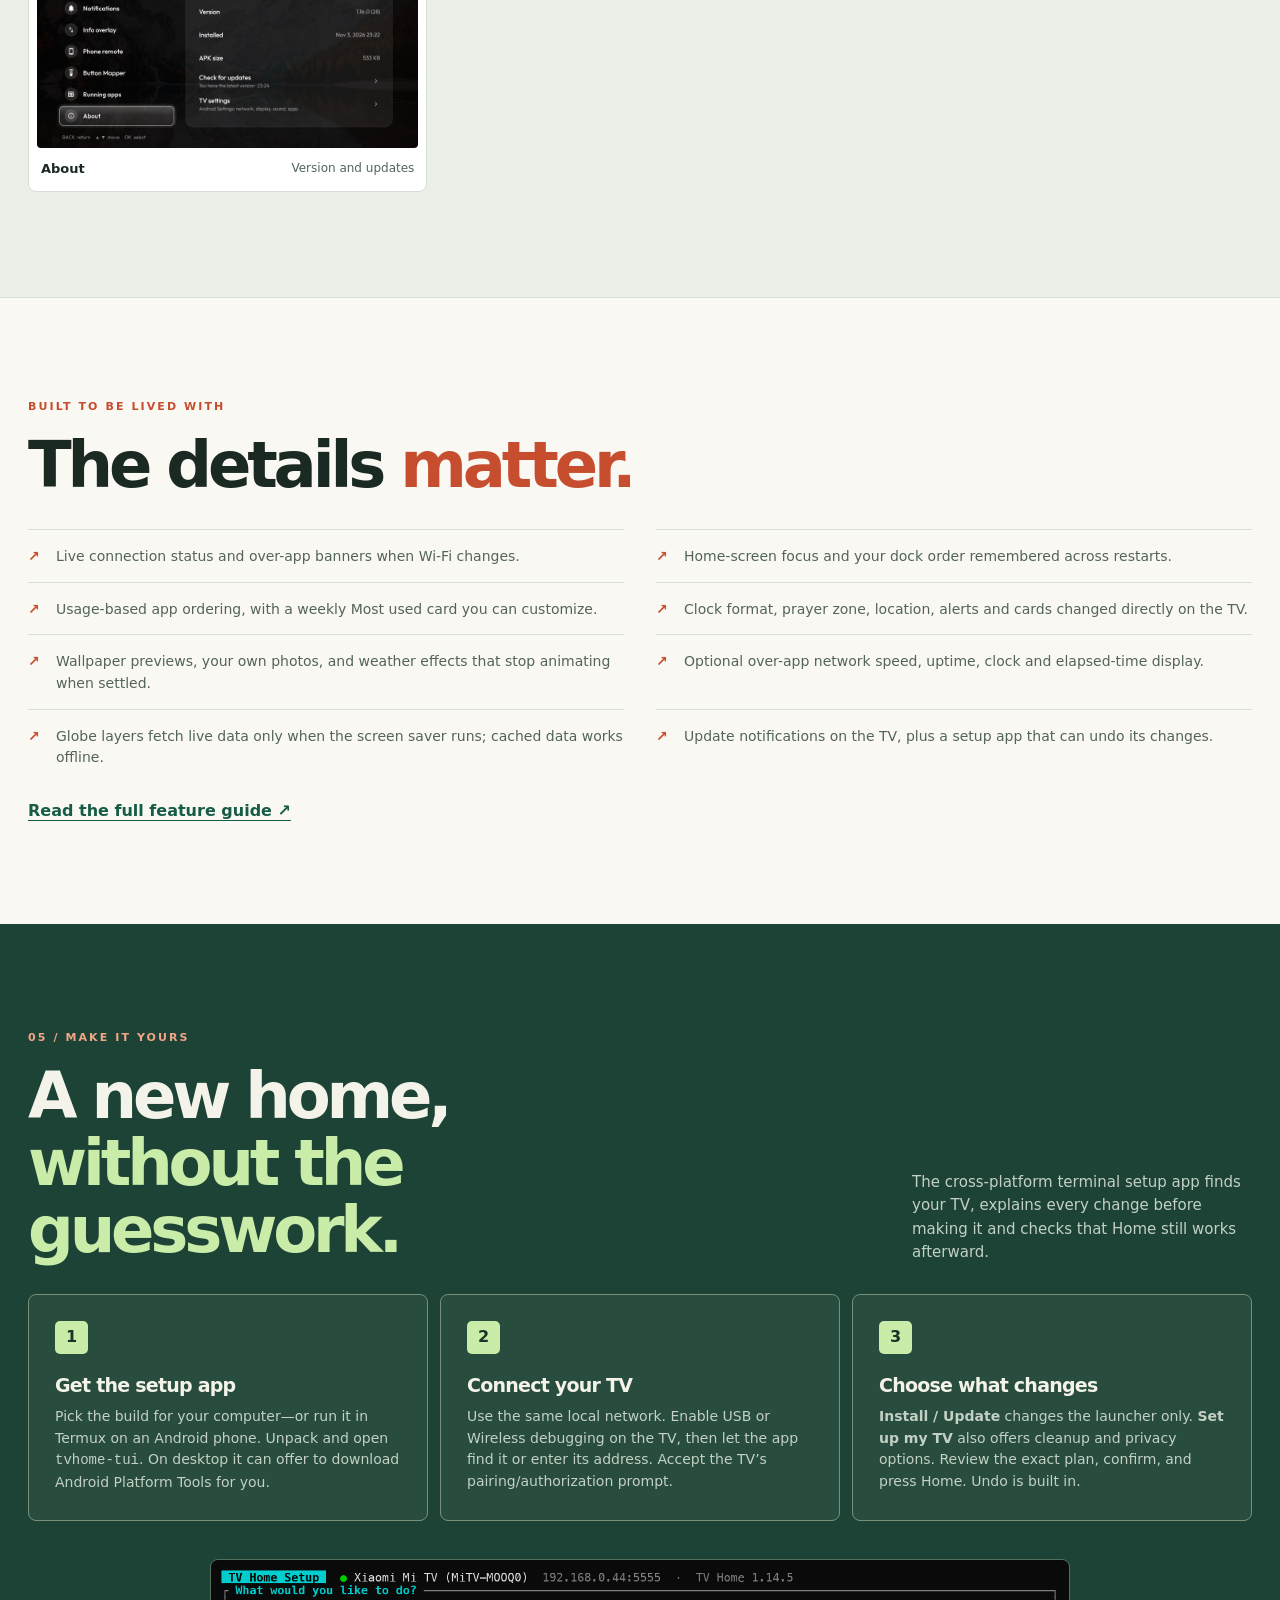
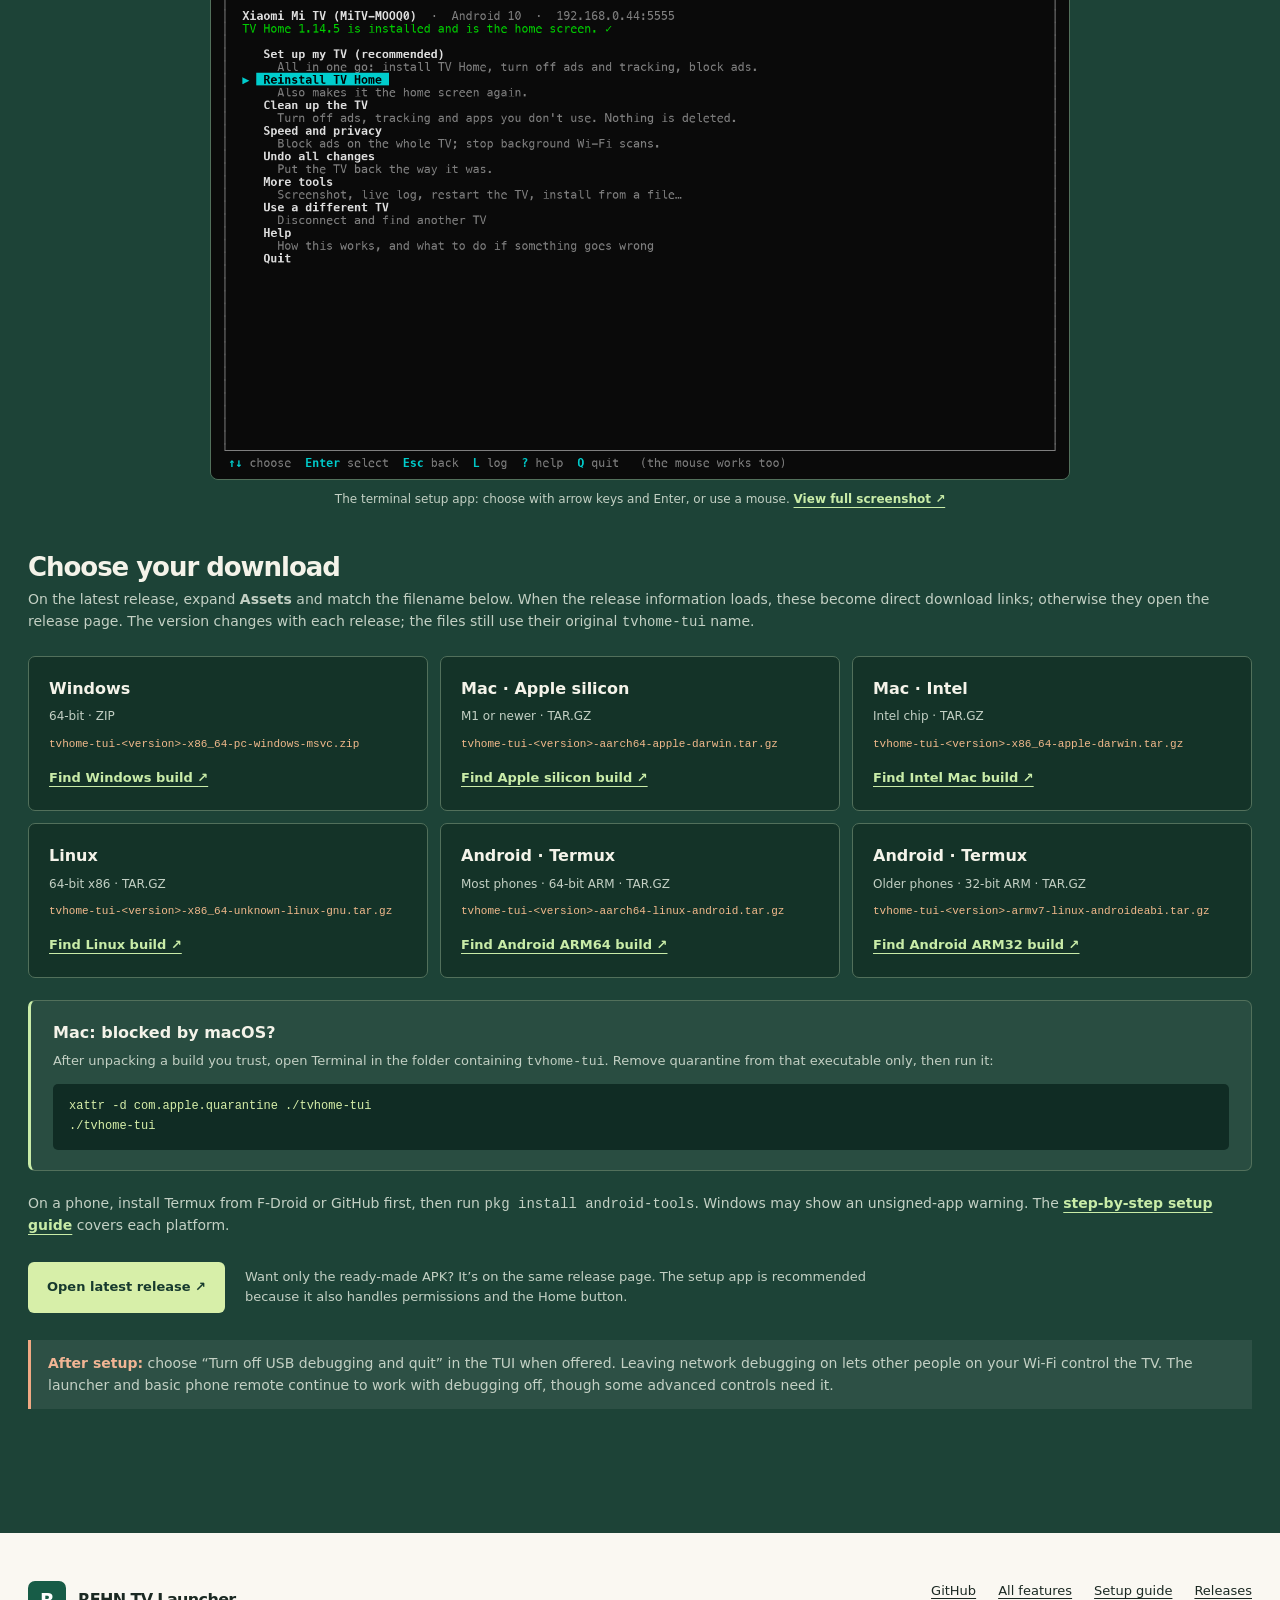
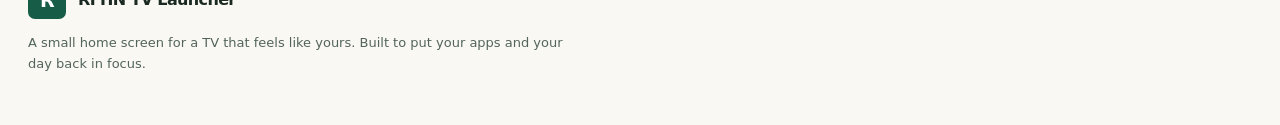
==== commit 9b22791c: "feat: Update weather feature descriptions to include nearest town forecasts and increment version to" ====
--- a/docs/index.html
+++ b/docs/index.html
@@ -66,7 +66,7 @@
           <a class="image-link" href="app-grid.jpg" target="_blank" rel="noopener" aria-label="Open the complete all apps screenshot"><img src="app-grid.jpg" width="1920" height="1080" loading="lazy" alt="All apps grid with large, easily focused TV app tiles"></a>
         </article>
         <article class="feature"><div class="icon" aria-hidden="true">◷</div><h3>Time, date &amp; prayer</h3><p>A clear clock, Hijri date, five daily prayer times and a next-prayer countdown. Your JAKIM zone is found from the TV's location, or choose any of the 60; optional azan and early reminders appear over other apps.</p></article>
-        <article class="feature"><div class="icon" aria-hidden="true">☀</div><h3>Weather that feels alive</h3><p>Malaysia forecasts and warnings, temperature and feels-like, measured air pollution and a second air-quality view. Rain, mist, lightning and haze briefly play on the home screen, then settle.</p></article>
+        <article class="feature"><div class="icon" aria-hidden="true">☀</div><h3>Weather that feels alive</h3><p>Malaysia forecasts and warnings for the town nearest your TV, temperature and feels-like, measured air pollution and a second air-quality view. Rain, mist, lightning and haze briefly play on the home screen, then settle.</p></article>
         <article class="feature"><div class="icon" aria-hidden="true">♫</div><h3>Now Playing</h3><p>See title, artist, art and playback controls when audio is playing. Your most-used apps card takes its place when the music stops.</p></article>
         <article class="feature"><div class="icon" aria-hidden="true">◉</div><h3>Know your TV</h3><p>CPU clock, RAM, storage, uptime, Wi-Fi and debugging at a glance. The running-apps view shows what’s active and lets you close or hide apps.</p></article>
         <article class="feature span-two">
